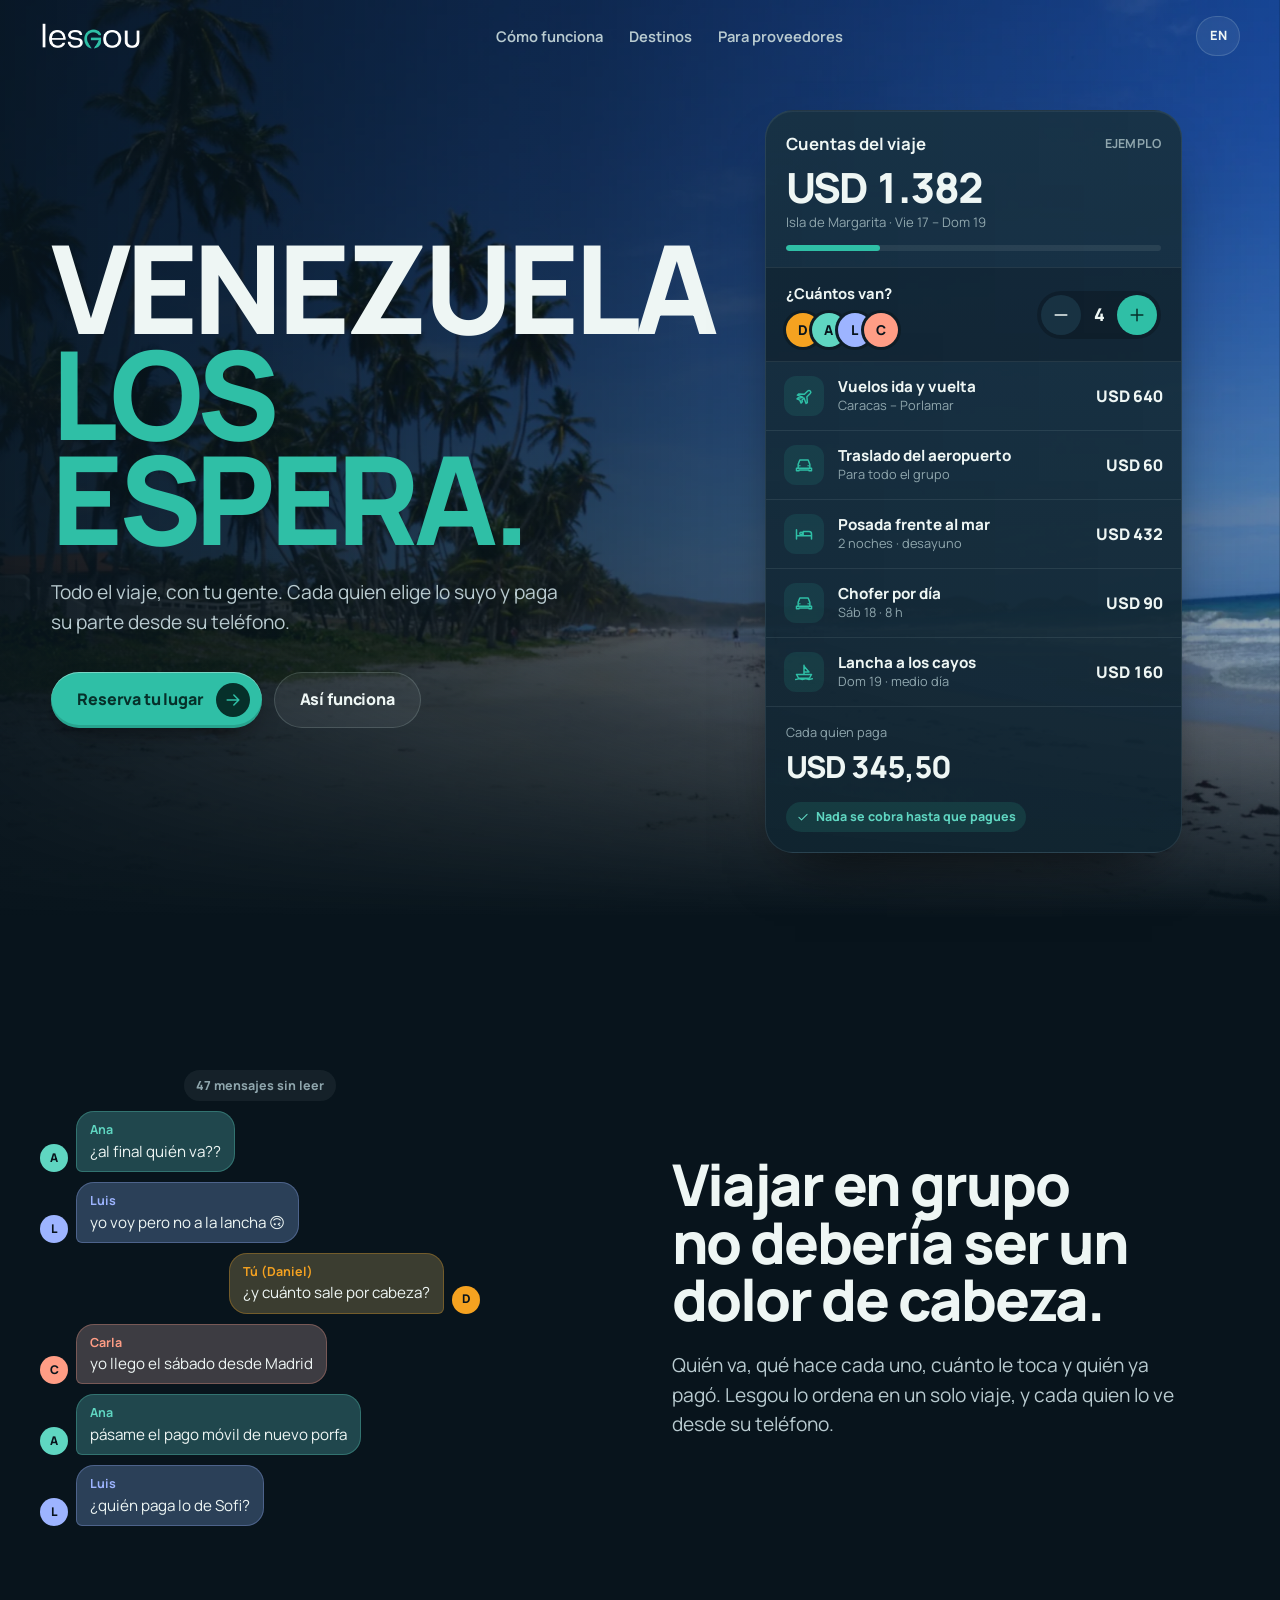
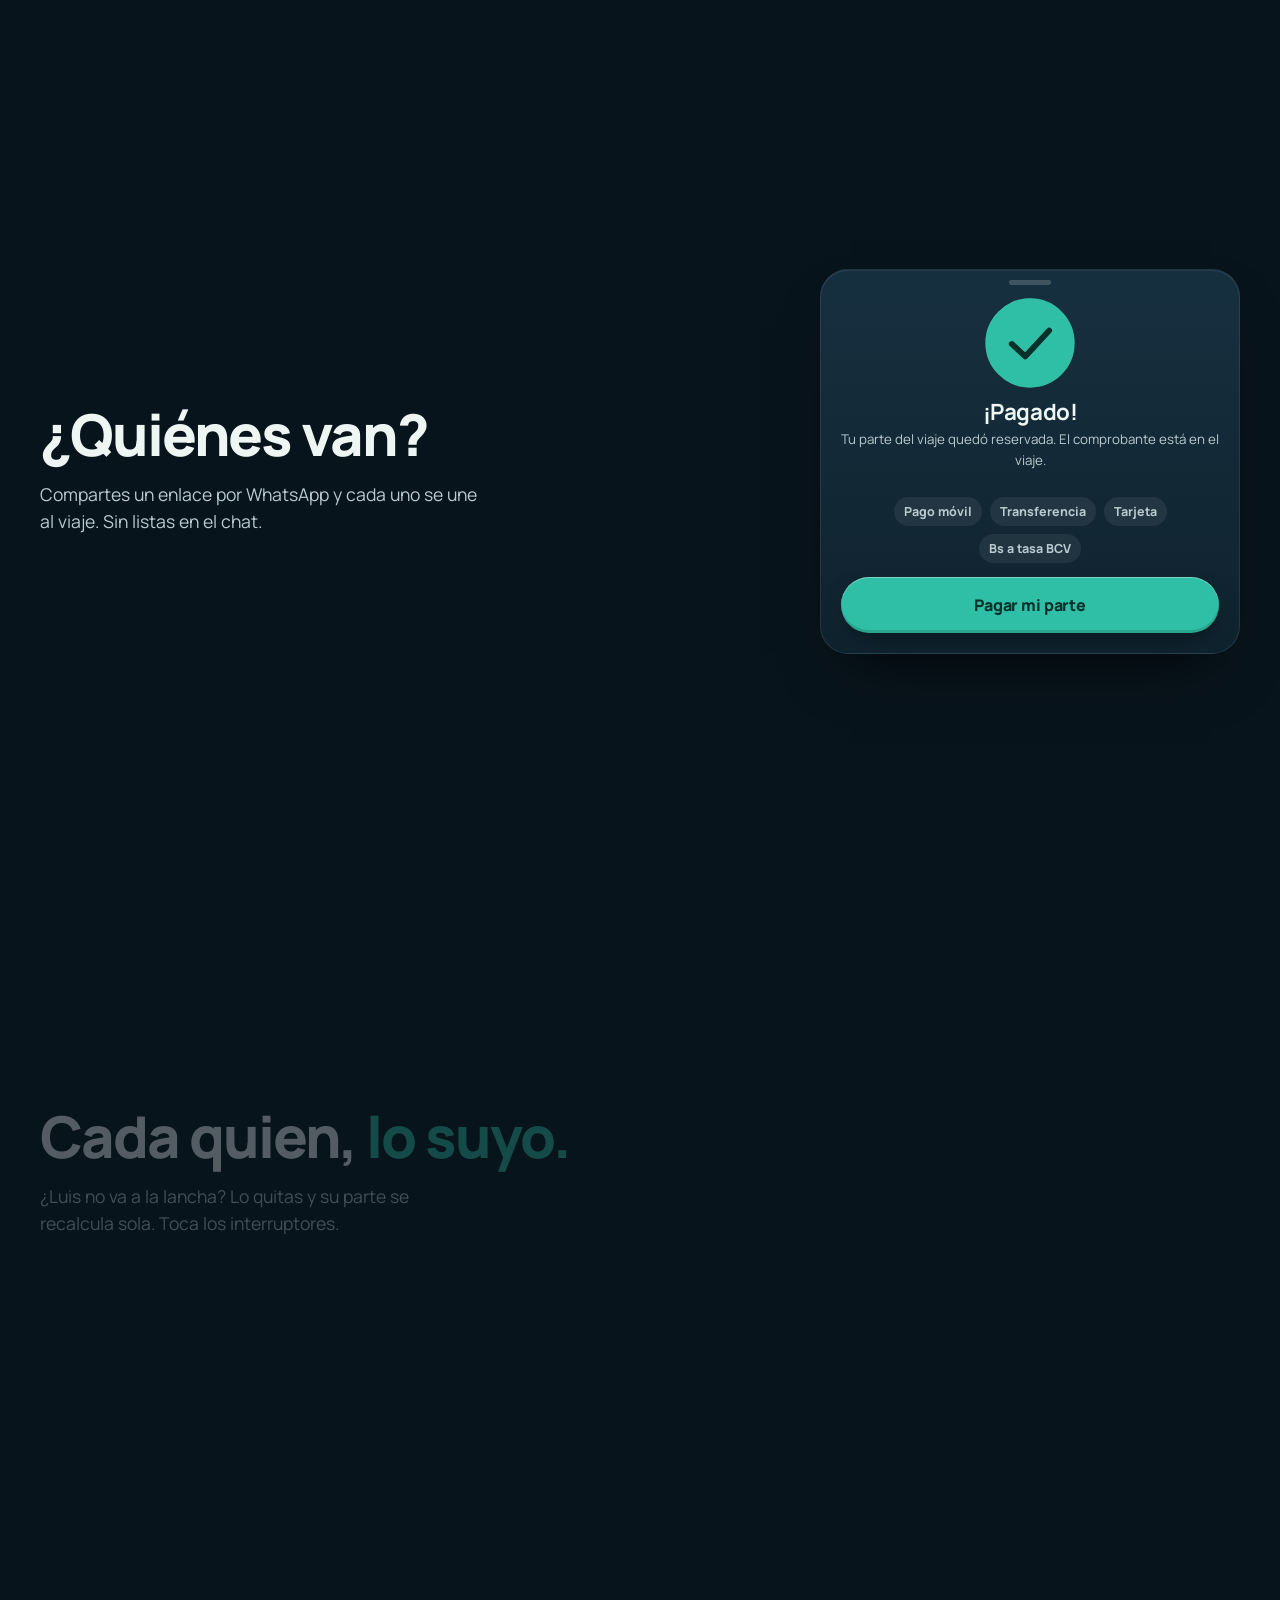
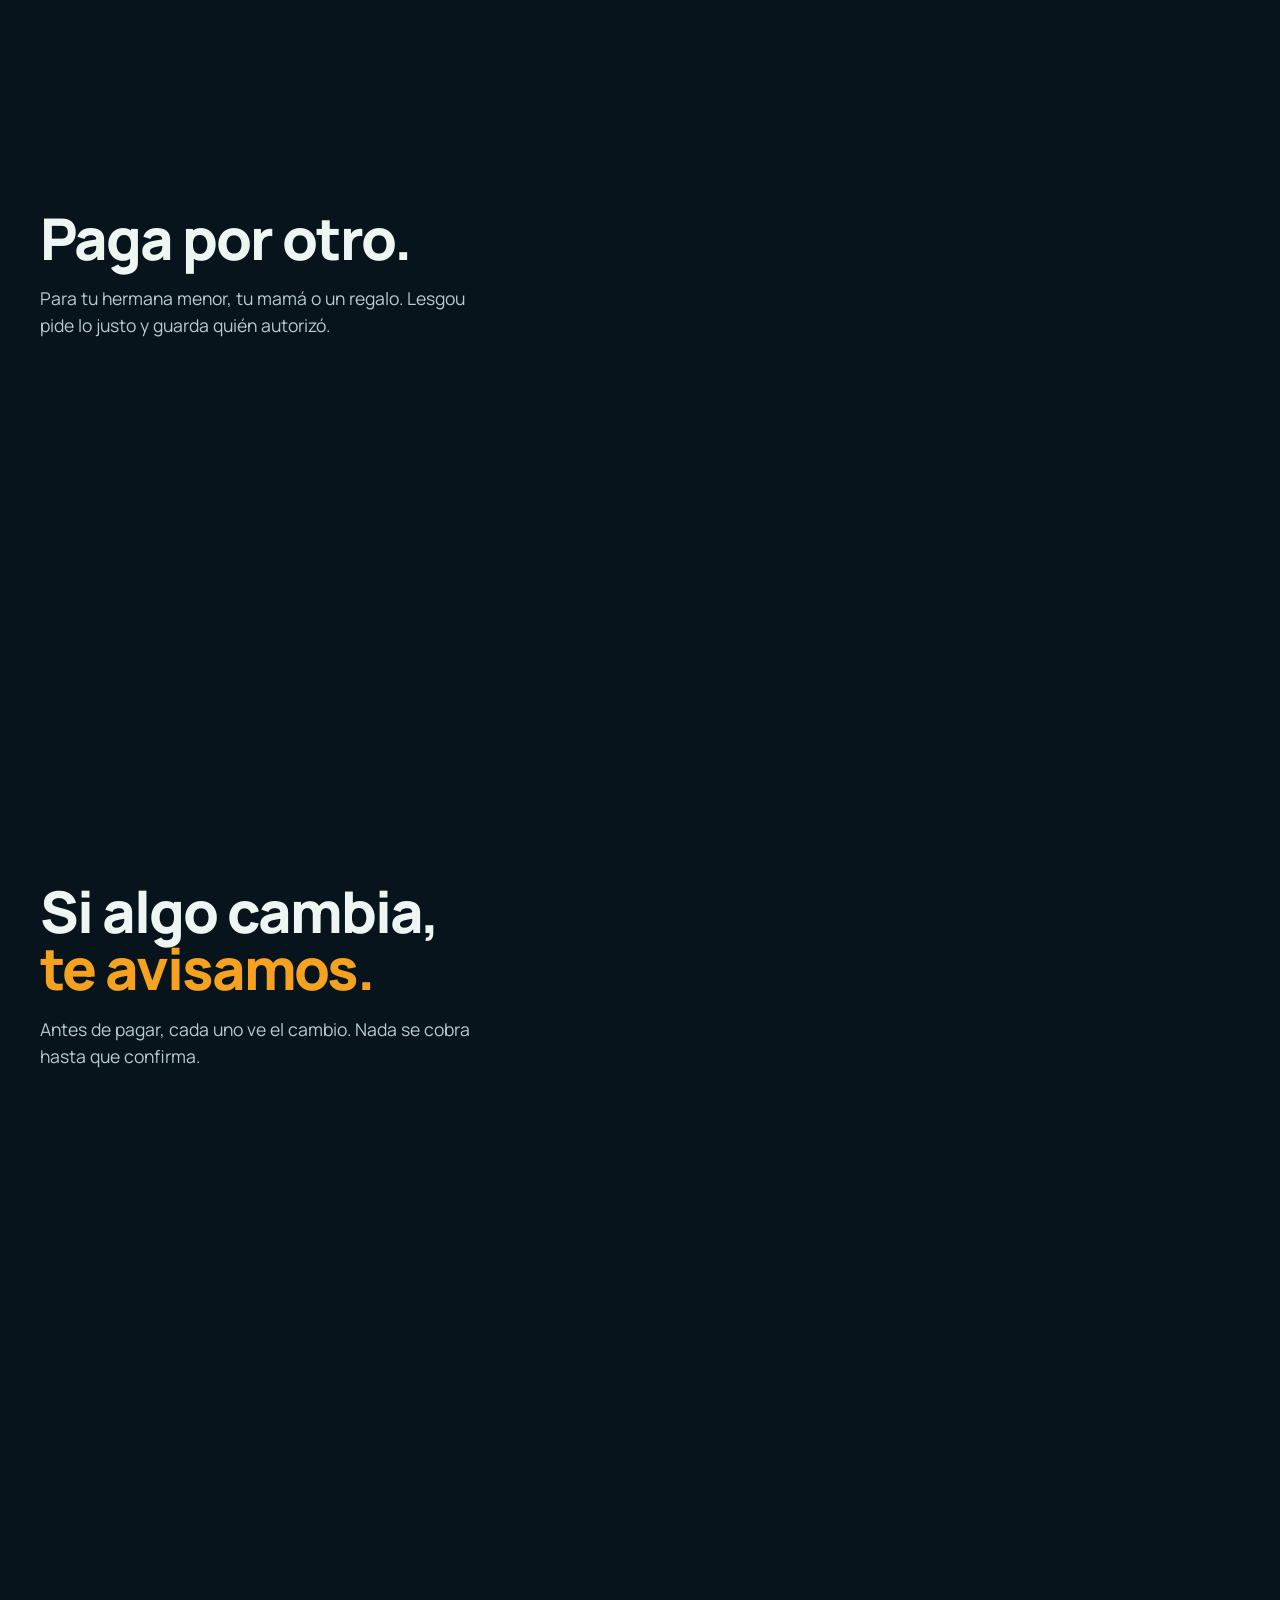
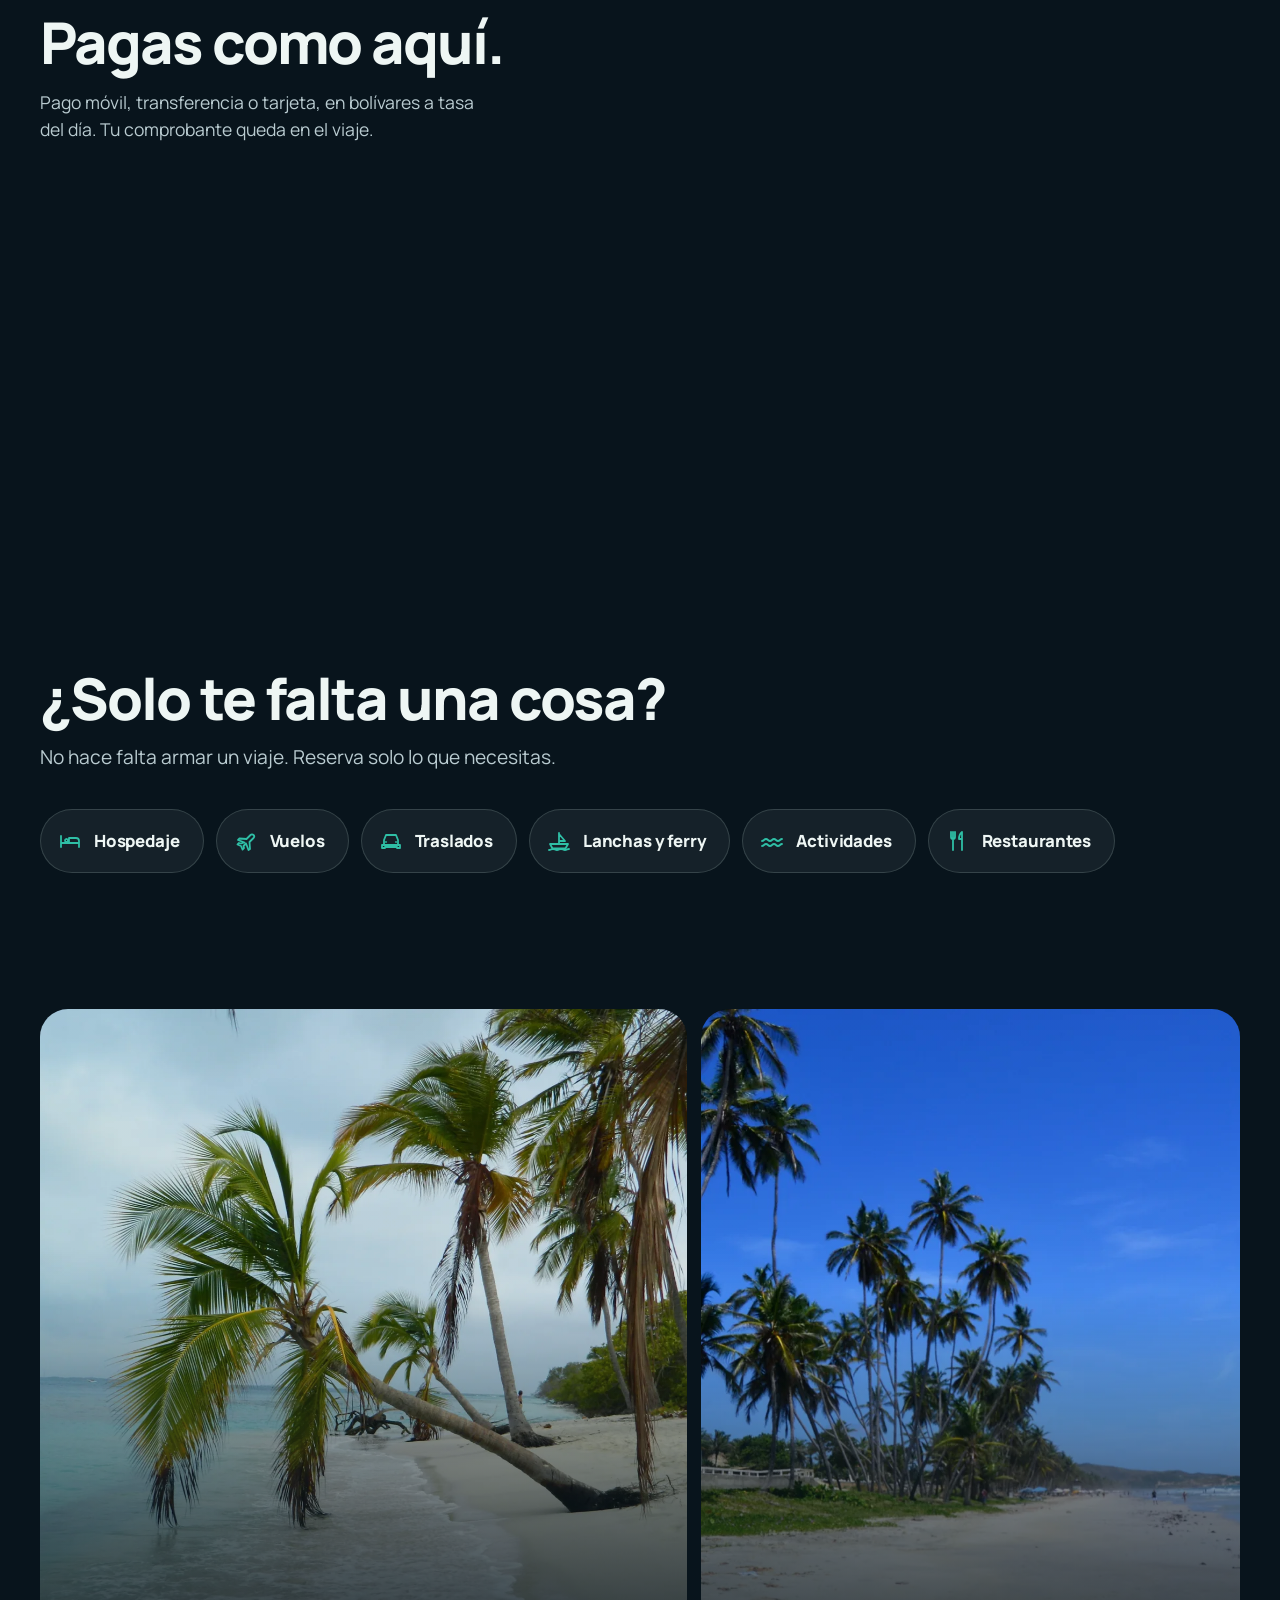
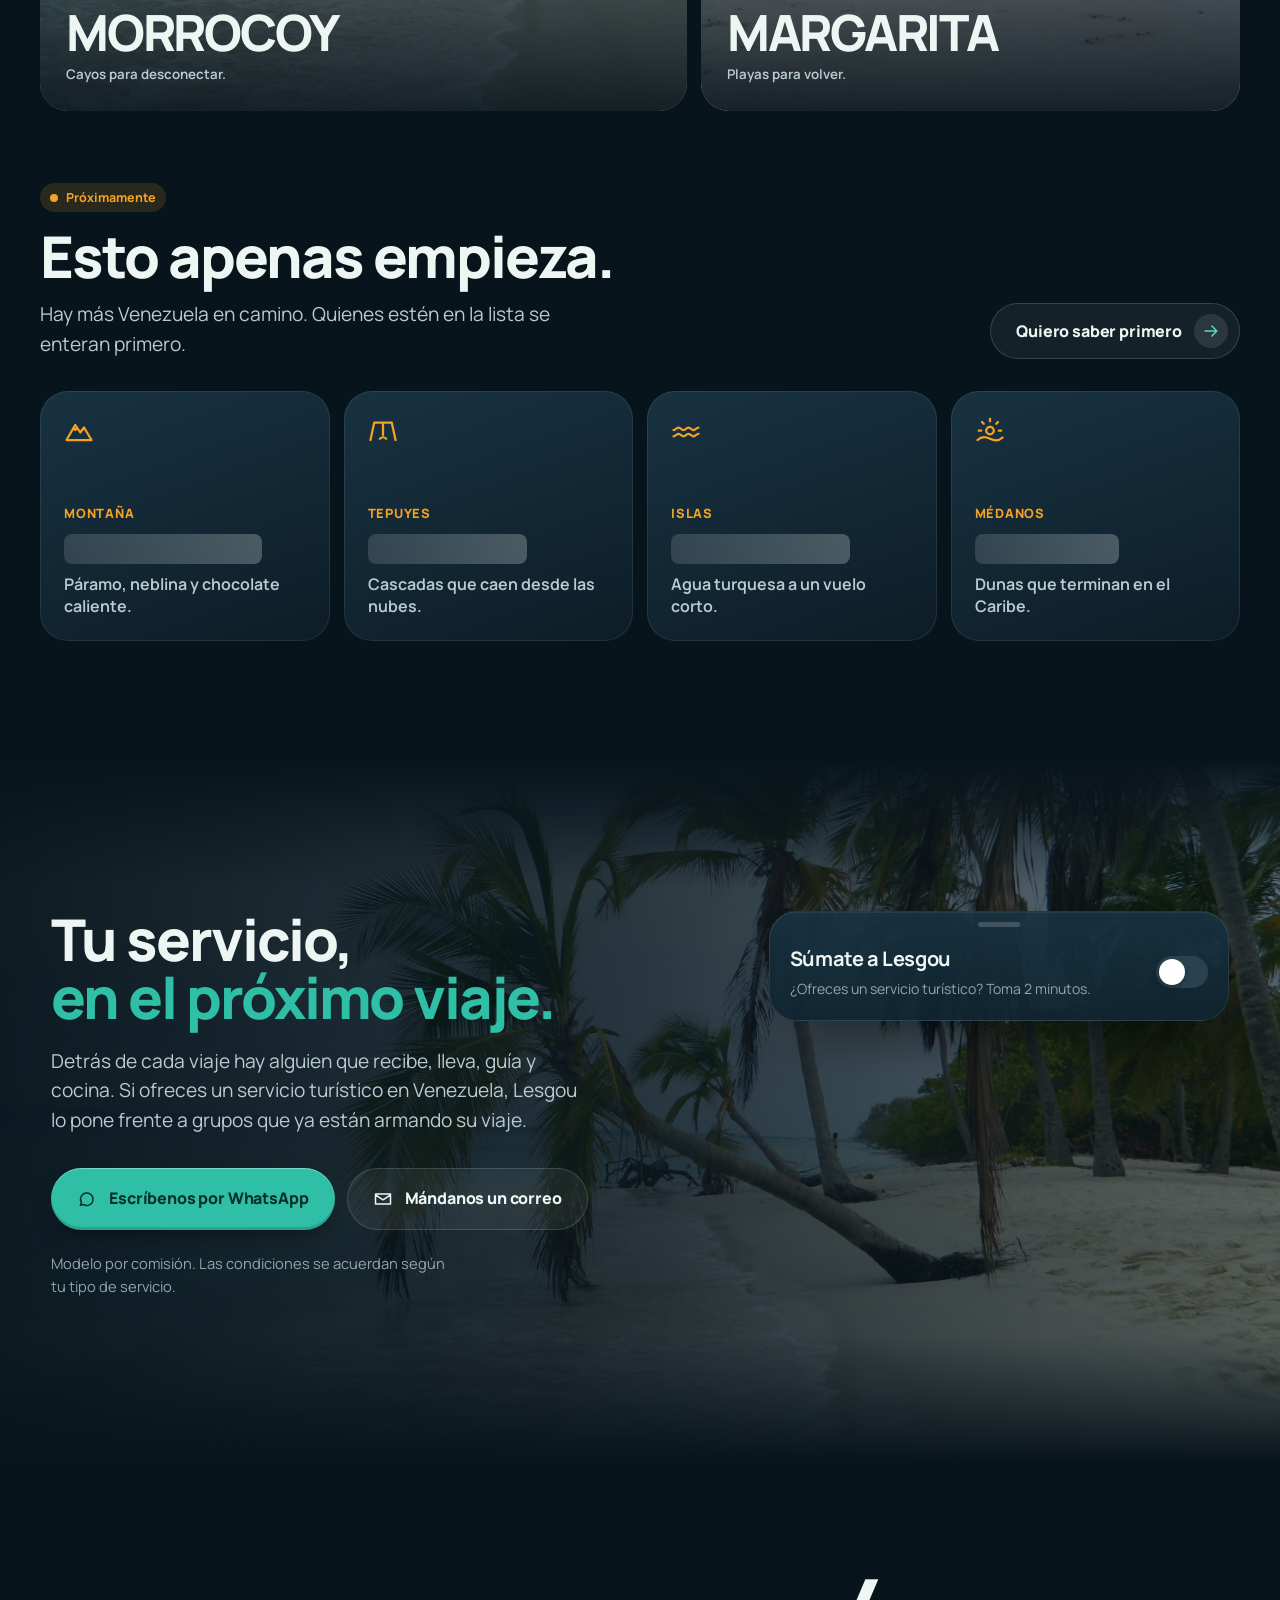
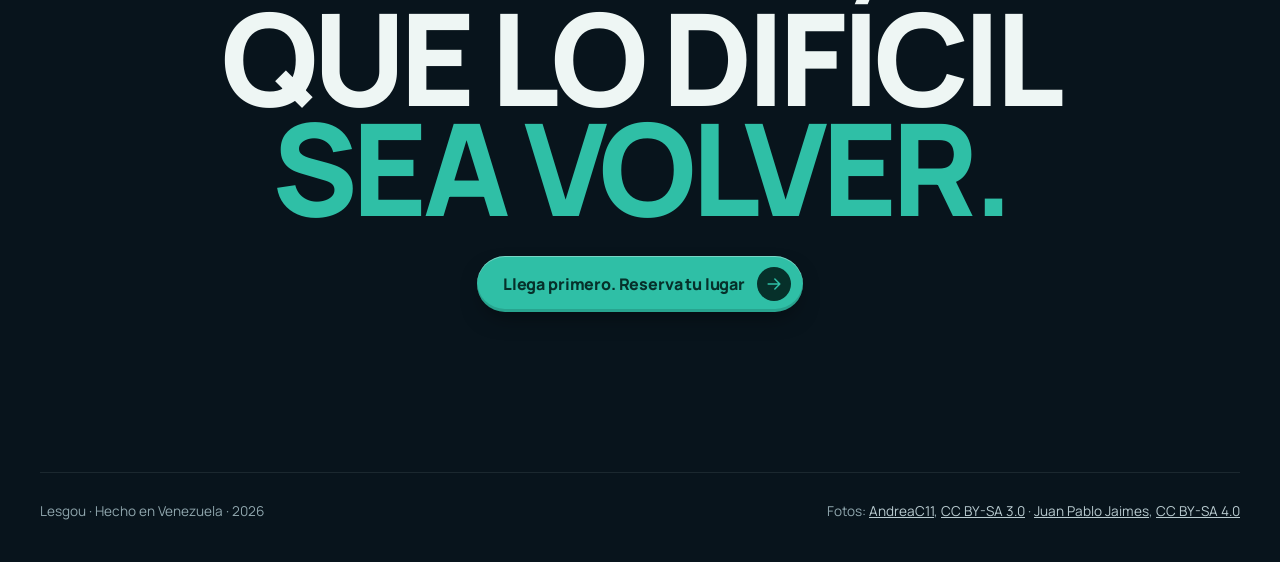
==== index.html @ 6e9f4a99 "Venezuela hero, coming-soon destinations teaser, toggle provider form, hide contact details - Hero n" ====
<!doctype html>
<html lang="es">
<head>
  <meta charset="utf-8">
  <meta name="viewport" content="width=device-width, initial-scale=1">
  <meta name="theme-color" content="#08141c">
  <title>Lesgou — Que lo difícil sea volver.</title>
  <meta name="description" content="Lesgou conecta todo tu viaje por Venezuela y está hecho para viajar en grupo: quién va, qué hace cada uno y cuánto paga, desde su teléfono. Para viajeros y prestadores de servicios turísticos.">
  <meta property="og:title" content="Lesgou — Que lo difícil sea volver.">
  <meta property="og:description" content="Todo el viaje, con tu gente. Cada quien elige lo suyo y paga su parte desde su teléfono.">
  <meta property="og:type" content="website">
  <meta property="og:locale" content="es_VE">
  <link rel="icon" type="image/svg+xml" href="data:image/svg+xml,%3Csvg xmlns='http://www.w3.org/2000/svg' viewBox='0 0 64 64'%3E%3Crect width='64' height='64' rx='16' fill='%2308141c'/%3E%3Ctext x='32' y='47' text-anchor='middle' font-family='Arial,sans-serif' font-size='44' font-weight='bold' fill='%232fbfa6'%3EG%3C/text%3E%3C/svg%3E">
  <link rel="preload" as="image" href="/assets/margarita.webp" fetchpriority="high">
  <link rel="preload" as="font" href="/assets/manrope-variable.ttf" type="font/ttf" crossorigin>
  <link rel="stylesheet" href="/styles.css">
  <script src="/config.js" defer></script>
  <script src="/script.js" defer></script>
</head>
<body>
<a class="skip-link" href="#contenido" data-en="Skip to content">Saltar al contenido</a>
<svg xmlns="http://www.w3.org/2000/svg" style="display:none" aria-hidden="true">
  <symbol id="i-mtn" viewBox="0 0 24 24"><path d="M2 20 9 8l4 6 3-4 6 10zM7.5 10.5 9 12l1.5-1.5"/></symbol>
  <symbol id="i-falls" viewBox="0 0 24 24"><path d="M2 20 5 6h14l3 14M12 6v10M9.5 19c1.5-1.6 3.5-1.6 5 0"/></symbol>
  <symbol id="i-sun" viewBox="0 0 24 24"><path d="M12 9.5a3 3 0 1 0 .01 0M12 3v2M5.6 5.6 7 7M18.4 5.6 17 7M3 12.5h2M19 12.5h2M2 20c3-3 6-3 10-1s7 2 10-1"/></symbol>
  <symbol id="i-arrow" viewBox="0 0 24 24"><path d="M5 12h14M13 6l6 6-6 6"/></symbol>
  <symbol id="i-plane" viewBox="0 0 24 24"><path d="M10.5 13.5 4 11l1.5-1.5 7 .5 4-4c.8-.8 2.2-.8 3 0s.8 2.2 0 3l-4 4 .5 7L14.5 21 12 14.5l-2.5 2.5.5 2-1.5 1.5-1.5-3.5L3.5 15.5 5 14l2 .5z"/></symbol>
  <symbol id="i-car" viewBox="0 0 24 24"><path d="M5 16V11l2-5h10l2 5v5M3 16h18v3h-3v-1H6v1H3zM7 13h.01M17 13h.01"/></symbol>
  <symbol id="i-key" viewBox="0 0 24 24"><path d="M14.5 9.5a4 4 0 1 0-.01 0M11.6 12.4 4 20M6.5 17.5 9 20M8.5 15.5 11 18"/></symbol>
  <symbol id="i-bed" viewBox="0 0 24 24"><path d="M3 18V7M3 14h18v4M21 14v-2a3 3 0 0 0-3-3h-7v5M7 11.5a1.5 1.5 0 1 0 0-.01"/></symbol>
  <symbol id="i-home" viewBox="0 0 24 24"><path d="M4 11 12 4l8 7M6 9.5V20h12V9.5M10 20v-5h4v5"/></symbol>
  <symbol id="i-tent" viewBox="0 0 24 24"><path d="M3 20 12 5l9 15zM12 5v15M9 20l3-6 3 6"/></symbol>
  <symbol id="i-boat" viewBox="0 0 24 24"><path d="M3 15h18l-2.5 4.5h-13zM12 4v11M12 5l6 7h-6"/><path d="M2 21c2 0 2-1 4-1s2 1 4 1 2-1 4-1 2 1 4 1 2-1 4-1"/></symbol>
  <symbol id="i-food" viewBox="0 0 24 24"><path d="M7 3v8M5 3v5a2 2 0 0 0 4 0V3M7 11v10M16 21V3c-2 1.5-3 4-3 7h3"/></symbol>
  <symbol id="i-users" viewBox="0 0 24 24"><path d="M9 11a3.5 3.5 0 1 0 0-7 3.5 3.5 0 0 0 0 7ZM2.5 20c.5-3.5 3.2-5.5 6.5-5.5s6 2 6.5 5.5M16 4.5a3.5 3.5 0 0 1 0 6.5M18 14.8c2 .7 3.3 2.5 3.5 5.2"/></symbol>
  <symbol id="i-user" viewBox="0 0 24 24"><path d="M12 11a4 4 0 1 0 0-8 4 4 0 0 0 0 8ZM4 21c.6-4 3.8-6.5 8-6.5s7.4 2.5 8 6.5"/></symbol>
  <symbol id="i-check" viewBox="0 0 24 24"><path d="m5 12.5 4.5 4.5L19 7.5"/></symbol>
  <symbol id="i-bell" viewBox="0 0 24 24"><path d="M6 16V11a6 6 0 1 1 12 0v5l1.5 2h-15zM10 21h4"/></symbol>
  <symbol id="i-chat" viewBox="0 0 24 24"><path d="M4 19.5 5.3 16A7.5 7.5 0 1 1 8 18.7z"/></symbol>
  <symbol id="i-link" viewBox="0 0 24 24"><path d="M10 14a4 4 0 0 0 5.7 0l3-3a4 4 0 0 0-5.7-5.7l-1 1M14 10a4 4 0 0 0-5.7 0l-3 3a4 4 0 0 0 5.7 5.7l1-1"/></symbol>
  <symbol id="i-wave" viewBox="0 0 24 24"><path d="M2 12c2 0 2-2 4-2s2 2 4 2 2-2 4-2 2 2 4 2 2-2 4-2M2 17c2 0 2-2 4-2s2 2 4 2 2-2 4-2 2 2 4 2 2-2 4-2"/></symbol>
  <symbol id="i-mail" viewBox="0 0 24 24"><path d="M3 6h18v12H3zM3 7l9 6 9-6"/></symbol>
  <symbol id="i-pin" viewBox="0 0 24 24"><path d="M20 10c0 6-8 12-8 12S4 16 4 10a8 8 0 1 1 16 0Z"/><circle cx="12" cy="10" r="2.5"/></symbol>
  <symbol id="i-phone" viewBox="0 0 24 24"><path d="M7 3h10v18H7zM11 18h2"/></symbol>
  <symbol id="i-at" viewBox="0 0 24 24"><circle cx="12" cy="12" r="4"/><path d="M16 8v5a2.5 2.5 0 0 0 5 0v-1a9 9 0 1 0-3.5 7.1"/></symbol>
  <symbol id="i-note" viewBox="0 0 24 24"><path d="M5 4h14v16H5zM9 9h6M9 13h6M9 17h3"/></symbol>
  <symbol id="i-plus" viewBox="0 0 24 24"><path d="M12 5v14M5 12h14"/></symbol>
  <symbol id="i-minus" viewBox="0 0 24 24"><path d="M5 12h14"/></symbol>
  <symbol id="i-down" viewBox="0 0 24 24"><path d="m6 9 6 6 6-6"/></symbol>
</svg>

<header class="bar">
  <a class="wordmark" href="#contenido" aria-label="Lesgou, inicio" data-en-aria="Lesgou, home"><img src="/assets/lesgou-logo.png" alt="Lesgou" width="102" height="30"></a>
  <nav class="nav" aria-label="Navegación principal" data-en-aria="Main navigation">
    <a href="#como" data-en="How it works">Cómo funciona</a>
    <a href="#destinos" data-en="Destinations">Destinos</a>
    <a href="#proveedores" data-en="For providers">Para proveedores</a>
  </nav>
  <button class="lang language-toggle" type="button" aria-pressed="false">EN</button>
</header>

<main id="contenido">
<section class="hero" aria-labelledby="hero-title">
  <div class="hero-bg"><img src="/assets/margarita.webp" alt="Playa El Agua, isla de Margarita." data-en-alt="Playa El Agua, Margarita Island." width="1600" height="1067" fetchpriority="high"></div>
  <div>
    <h1 class="mega" id="hero-title" data-en="<span>Venezuela</span><span class='teal'>is waiting.</span>"><span>Venezuela</span><span class="teal">los espera.</span></h1>
    <p class="lede" data-en="The whole trip, with your people. Everyone picks what they want and pays their share from their own phone.">Todo el viaje, con tu gente. Cada quien elige lo suyo y paga su parte desde su teléfono.</p>
    <div class="cta-row">
      <a class="fx fx-teal" data-waitlist="web-inicio" href="/lista-de-espera/?origen=web-inicio"><span data-en="Reserve your spot">Reserva tu lugar</span> <span class="knob"><svg class="icon"><use href="#i-arrow"/></svg></span></a>
      <a class="fx fx-ghost" href="#como" data-en="How it works">Así funciona</a>
    </div>
  </div>

  <aside class="bill sheet rv" aria-label="Ejemplo de cuentas del viaje" data-en-aria="Example trip bill">
    <div class="bill-head"><b data-en="Trip bill">Cuentas del viaje</b><span class="example" data-en="EXAMPLE">EJEMPLO</span></div>
    <div class="bill-total">
      <div class="big tabnum">USD <span id="tot">0</span></div>
      <small data-en="Margarita Island · Fri 17 – Sun 19">Isla de Margarita · Vie 17 – Dom 19</small>
      <div class="bar-prog"><i id="prog"></i></div>
    </div>
    <div class="bill-people">
      <div><div class="q" data-en="How many are going?">¿Cuántos van?</div><div class="avas" id="avas" style="margin-top:8px"></div></div>
      <div class="step"><button type="button" id="minus" aria-label="Una persona menos" data-en-aria="One person less"><svg class="icon"><use href="#i-minus"/></svg></button><output id="n" aria-live="polite">4</output><button type="button" class="plus" id="plus" aria-label="Una persona más" data-en-aria="One more person"><svg class="icon"><use href="#i-plus"/></svg></button></div>
    </div>
    <div id="items">
      <div class="row"><span class="ico"><svg class="icon"><use href="#i-plane"/></svg></span><div class="t"><b data-en="Round-trip flights">Vuelos ida y vuelta</b><small>Caracas – Porlamar</small></div><span class="amt tabnum" data-i="0"></span></div>
      <div class="row"><span class="ico"><svg class="icon"><use href="#i-car"/></svg></span><div class="t"><b data-en="Airport transfer">Traslado del aeropuerto</b><small data-en="For the whole group">Para todo el grupo</small></div><span class="amt tabnum" data-i="1"></span></div>
      <div class="row"><span class="ico"><svg class="icon"><use href="#i-bed"/></svg></span><div class="t"><b data-en="Beachfront posada">Posada frente al mar</b><small data-en="2 nights · breakfast">2 noches · desayuno</small></div><span class="amt tabnum" data-i="2"></span></div>
      <div class="row"><span class="ico"><svg class="icon"><use href="#i-car"/></svg></span><div class="t"><b data-en="Driver for the day">Chofer por día</b><small data-en="Sat 18 · 8 h">Sáb 18 · 8 h</small></div><span class="amt tabnum" data-i="3"></span></div>
      <div class="row"><span class="ico"><svg class="icon"><use href="#i-boat"/></svg></span><div class="t"><b data-en="Boat to the cays">Lancha a los cayos</b><small data-en="Sun 19 · half day">Dom 19 · medio día</small></div><span class="amt tabnum" data-i="4"></span></div>
    </div>
    <div class="bill-foot">
      <div><small data-en="Each person pays">Cada quien paga</small><div class="pp tabnum">USD <span id="pp">0</span></div></div>
      <span class="chip ok"><svg class="icon" style="width:14px;height:14px"><use href="#i-check"/></svg><span data-en="Nothing is charged until you pay">Nada se cobra hasta que pagues</span></span>
    </div>
  </aside>
</section>

<section class="chat-sec" aria-labelledby="chat-title">
  <div class="wrap chat-grid">
    <div class="thread" id="thread" aria-label="Chat de grupo de ejemplo" data-en-aria="Example group chat">
      <span class="unread" data-en="47 unread messages">47 mensajes sin leer</span>
      <div class="msg" data-p="b"><span class="ava b" aria-hidden="true">A</span><div class="txt"><b>Ana</b><span data-en="so who's actually going??">¿al final quién va??</span></div></div>
      <div class="msg" data-p="c"><span class="ava c" aria-hidden="true">L</span><div class="txt"><b>Luis</b><span data-en="I'm in but not for the boat 🙃">yo voy pero no a la lancha 🙃</span></div></div>
      <div class="msg me" data-p="a"><span class="ava a" aria-hidden="true">D</span><div class="txt"><b data-en="You (Daniel)">Tú (Daniel)</b><span data-en="and how much is it per head?">¿y cuánto sale por cabeza?</span></div></div>
      <div class="msg" data-p="d"><span class="ava d" aria-hidden="true">C</span><div class="txt"><b>Carla</b><span data-en="I land on Saturday from Madrid">yo llego el sábado desde Madrid</span></div></div>
      <div class="msg" data-p="b"><span class="ava b" aria-hidden="true">A</span><div class="txt"><b>Ana</b><span data-en="send me the pago móvil again pls">pásame el pago móvil de nuevo porfa</span></div></div>
      <div class="msg" data-p="c"><span class="ava c" aria-hidden="true">L</span><div class="txt"><b>Luis</b><span data-en="who's paying for Sofi?">¿quién paga lo de Sofi?</span></div></div>
    </div>
    <div class="chat-copy rv">
      <h2 class="h-l" id="chat-title" data-en="Group travel shouldn't be a headache.">Viajar en grupo no debería ser un dolor de cabeza.</h2>
      <p class="lede" data-en="Who's going, what each person does, how much they owe and who already paid. Lesgou puts it all in one trip, and everyone sees it from their own phone.">Quién va, qué hace cada uno, cuánto le toca y quién ya pagó. Lesgou lo ordena en un solo viaje, y cada quien lo ve desde su teléfono.</p>
    </div>
  </div>
</section>

<section class="how" id="como" aria-label="Cómo funciona" data-en-aria="How it works">
  <div class="wrap how-grid">
    <div class="steps-col">
      <article class="stp" data-s="0"><h2 class="h-l" data-en="Who's going?">¿Quiénes van?</h2><p data-en="Share a link on WhatsApp and everyone joins the trip. No more lists in the chat.">Compartes un enlace por WhatsApp y cada uno se une al viaje. Sin listas en el chat.</p></article>
      <article class="stp" data-s="1"><h2 class="h-l" data-en="To each <span class='teal'>their own.</span>">Cada quien, <span class="teal">lo suyo.</span></h2><p data-en="Luis isn't going on the boat? Take it off and his share recalculates itself. Try the switches.">¿Luis no va a la lancha? Lo quitas y su parte se recalcula sola. Toca los interruptores.</p></article>
      <article class="stp" data-s="2"><h2 class="h-l" data-en="Pay for someone else.">Paga por otro.</h2><p data-en="For your younger sister, your mom or as a gift. Lesgou asks only what it needs and keeps track of who authorized it.">Para tu hermana menor, tu mamá o un regalo. Lesgou pide lo justo y guarda quién autorizó.</p></article>
      <article class="stp" data-s="3"><h2 class="h-l" data-en="If something changes, <span class='mango'>we'll tell you.</span>">Si algo cambia, <span class="mango">te avisamos.</span></h2><p data-en="Before paying, everyone sees the change. Nothing is charged until they confirm.">Antes de pagar, cada uno ve el cambio. Nada se cobra hasta que confirma.</p></article>
      <article class="stp" data-s="4"><h2 class="h-l" data-en="Pay the way you do here.">Pagas como aquí.</h2><p data-en="Pago móvil, bank transfer or card, in bolívares at the day's rate. Your receipt stays in the trip.">Pago móvil, transferencia o tarjeta, en bolívares a tasa del día. Tu comprobante queda en el viaje.</p></article>
    </div>

    <div class="stage" aria-live="polite">
      <div class="screen sheet who" data-s="0">
        <div class="grab"></div>
        <div class="scr-h"><b data-en="Who's going?">¿Quiénes van?</b><small data-en="Margarita Island · Oct 17 – 19">Isla de Margarita · 17 – 19 oct</small></div>
        <div class="invite"><button class="fx fx-teal fx-sm" type="button" id="wa"><svg class="icon"><use href="#i-chat"/></svg>WhatsApp</button><button class="fx fx-ghost fx-sm" type="button"><svg class="icon"><use href="#i-link"/></svg><span data-en="Copy link">Copiar enlace</span></button></div>
        <div id="joiners">
          <div class="row"><span class="ava a">D</span><div class="t"><b>Daniel</b><small data-en="Organizer">Organiza</small></div><span class="chip muted" data-en="You">Tú</span></div>
          <div class="row"><span class="ava b">A</span><div class="t"><b>Ana</b><small data-en="Joined with the link">Se unió por el enlace</small></div><span class="chip ok" data-en="Joined">Unida</span></div>
          <div class="row"><span class="ava c">L</span><div class="t"><b>Luis</b><small data-en="Joined with the link">Se unió por el enlace</small></div><span class="chip ok" data-en="Joined">Unido</span></div>
          <div class="row"><span class="ava d">C</span><div class="t"><b>Carla</b><small data-en="Invite sent">Invitación enviada</small></div><span class="chip" data-en="Pending">Pendiente</span></div>
        </div>
      </div>

      <div class="screen sheet" data-s="1">
        <div class="grab"></div>
        <div class="scr-h"><b data-en="What is Luis joining?">¿En qué participa Luis?</b><small data-en="What he skips is split among the others">Lo que no use se reparte entre los demás</small></div>
        <div class="split-top"><span class="ava c">L</span><b data-en="Luis pays">Luis paga</b><span class="amt tabnum">USD <span id="luis">0</span></span></div>
        <div id="luisItems">
          <div class="row"><div class="t"><b data-en="Round-trip flights">Vuelos ida y vuelta</b><small>USD 160</small></div><button class="sw" role="switch" aria-checked="true" data-v="160" aria-label="Vuelos ida y vuelta" data-en-aria="Round-trip flights"></button></div>
          <div class="row"><div class="t"><b data-en="Airport transfer">Traslado del aeropuerto</b><small>USD 15</small></div><button class="sw" role="switch" aria-checked="true" data-v="15" aria-label="Traslado del aeropuerto" data-en-aria="Airport transfer"></button></div>
          <div class="row"><div class="t"><b data-en="Posada · night of the 17th">Posada · noche del 17</b><small>USD 54</small></div><button class="sw" role="switch" aria-checked="true" data-v="54" aria-label="Posada, noche del 17" data-en-aria="Posada, night of the 17th"></button></div>
          <div class="row"><div class="t"><b data-en="Posada · night of the 18th">Posada · noche del 18</b><small>USD 54</small></div><button class="sw" role="switch" aria-checked="true" data-v="54" aria-label="Posada, noche del 18" data-en-aria="Posada, night of the 18th"></button></div>
          <div class="row"><div class="t"><b data-en="Boat to the cays">Lancha a los cayos</b><small>USD 40</small></div><button class="sw" role="switch" aria-checked="false" data-v="40" aria-label="Lancha a los cayos" data-en-aria="Boat to the cays"></button></div>
          <div class="row"><div class="t"><b data-en="Driver for the day">Chofer por día</b><small>USD 22.50</small></div><button class="sw" role="switch" aria-checked="true" data-v="22.5" aria-label="Chofer por día" data-en-aria="Driver for the day"></button></div>
        </div>
      </div>

      <div class="screen sheet" data-s="2">
        <div class="grab"></div>
        <div class="scr-h"><b data-en="Who is it for?">¿Para quién es?</b><small data-en="Caracas – Porlamar flights · round trip">Vuelos Caracas – Porlamar · ida y vuelta</small></div>
        <div class="forwho">
          <div class="seg" id="forSeg"><span class="pill"></span><button type="button" data-v="me" aria-pressed="false" data-en="For me">Para mí</button><button type="button" data-v="other" aria-pressed="true" data-en="For someone else">Para otra persona</button></div>
          <div class="person" id="sofi"><span class="ava e">S</span><div class="t" style="flex:1"><b>Sofía</b><small style="display:block;color:var(--muted)" data-en="16 years old · gets it on WhatsApp">16 años · le llega por WhatsApp</small></div><button class="fx fx-ghost fx-sm" type="button" data-en="Change">Cambiar</button></div>
          <div class="note-minor" id="sofiNote" data-en="Sofía is a minor. Who is she travelling with? With her parents · With another adult">Sofía es menor de edad. ¿Con quién viaja? Con sus padres · Con otro adulto</div>
        </div>
      </div>

      <div class="screen sheet" data-s="3">
        <div class="grab"></div>
        <div class="notif"><span class="ico"><svg class="icon"><use href="#i-bell"/></svg></span><div><b data-en="The ferry departure changed">Cambió la salida del ferry</b><small data-en="It leaves 30 minutes earlier. Nobody has paid yet, so nobody loses anything.">Sale 30 min antes. Nadie ha pagado todavía, así que nadie pierde nada.</small></div></div>
        <div class="row"><span class="ico"><svg class="icon"><use href="#i-boat"/></svg></span><div class="t"><b>Ferry Puerto La Cruz – Margarita</b><small><s>10:30 a. m.</s> → 10:00 a. m.</small></div><span class="chip" data-en="Review">Revisar</span></div>
        <div class="row"><span class="ico"><svg class="icon"><use href="#i-users"/></svg></span><div class="t"><b data-en="4 of 4 have seen it">4 de 4 ya lo vieron</b><small data-en="Ana confirmed 2 min ago">Ana confirmó hace 2 min</small></div><div class="avas"><span class="ava a">D</span><span class="ava b">A</span><span class="ava c">L</span><span class="ava d">C</span></div></div>
      </div>

      <div class="screen sheet" data-s="4" id="payScr">
        <div class="grab"></div>
        <svg class="ring" viewBox="0 0 100 100" aria-hidden="true"><circle class="t" cx="50" cy="50" r="44"/><circle class="d" cx="50" cy="50" r="44"/><circle class="a" cx="50" cy="50" r="44"/><path class="k" d="M31 51 L45 64 L70 37"/></svg>
        <div class="pay-done"><b data-en="Paid!">¡Pagado!</b><small style="display:block;color:var(--soft)" data-en="Your share of the trip is booked. The receipt is in the trip.">Tu parte del viaje quedó reservada. El comprobante está en el viaje.</small></div>
        <div class="methods"><span class="chip muted">Pago móvil</span><span class="chip muted" data-en="Bank transfer">Transferencia</span><span class="chip muted" data-en="Card">Tarjeta</span><span class="chip muted" data-en="Bs at BCV rate">Bs a tasa BCV</span></div>
        <div style="padding:0 20px 20px"><button class="fx fx-teal" type="button" id="payAgain" style="width:100%" data-en="Pay my share">Pagar mi parte</button></div>
      </div>
    </div>
  </div>
</section>

<section class="single" aria-labelledby="single-title">
  <div class="wrap">
    <h2 class="h-l rv" id="single-title" data-en="Only missing one thing?">¿Solo te falta una cosa?</h2>
    <p class="lede rv" style="margin-top:16px" data-en="No need to build a whole trip. Book just what you need.">No hace falta armar un viaje. Reserva solo lo que necesitas.</p>
    <ul class="single-row rv" role="list" style="list-style:none;padding:0">
      <li class="fx fx-ghost"><svg class="icon"><use href="#i-bed"/></svg><span data-en="Lodging">Hospedaje</span></li>
      <li class="fx fx-ghost"><svg class="icon"><use href="#i-plane"/></svg><span data-en="Flights">Vuelos</span></li>
      <li class="fx fx-ghost"><svg class="icon"><use href="#i-car"/></svg><span data-en="Transfers">Traslados</span></li>
      <li class="fx fx-ghost"><svg class="icon"><use href="#i-boat"/></svg><span data-en="Boats and ferries">Lanchas y ferry</span></li>
      <li class="fx fx-ghost"><svg class="icon"><use href="#i-wave"/></svg><span data-en="Activities">Actividades</span></li>
      <li class="fx fx-ghost"><svg class="icon"><use href="#i-food"/></svg><span data-en="Restaurants">Restaurantes</span></li>
    </ul>
  </div>
</section>

<section class="wrap dest" id="destinos" aria-label="Destinos" data-en-aria="Destinations">
  <div class="place rv"><img src="/assets/morrocoy.webp" alt="Cayo Sombrero, Morrocoy." loading="lazy" width="1920" height="1306"><div><h3 class="mega">Morrocoy</h3><small data-en="Cays to switch off.">Cayos para desconectar.</small></div></div>
  <div class="place rv"><img src="/assets/margarita.webp" alt="Playa El Agua, Margarita." loading="lazy" width="1600" height="1067" style="object-position:30% 50%"><div><h3 class="mega">Margarita</h3><small data-en="Beaches to come back to.">Playas para volver.</small></div></div>
</section>

<section class="wrap soon" aria-labelledby="soon-title">
  <div class="soon-head rv">
    <div>
      <span class="chip soon-chip"><i class="pulse" aria-hidden="true"></i><span data-en="Coming soon">Próximamente</span></span>
      <h2 class="h-l" id="soon-title" data-en="This is only the beginning.">Esto apenas empieza.</h2>
      <p class="lede" data-en="More of Venezuela is on its way. Those on the list hear about it first.">Hay más Venezuela en camino. Quienes estén en la lista se enteran primero.</p>
    </div>
    <a class="fx fx-ghost" data-waitlist="web-destinos" href="/lista-de-espera/?origen=web-destinos"><span data-en="Tell me first">Quiero saber primero</span> <span class="knob"><svg class="icon"><use href="#i-arrow"/></svg></span></a>
  </div>
  <ul class="soon-grid rv" role="list">
    <li class="sealed"><svg class="icon"><use href="#i-mtn"/></svg><small data-en="Mountains">Montaña</small><span class="redact" aria-hidden="true"></span><span class="sr-only" data-en="Destination to be announced">Destino por anunciar</span><p data-en="Páramo, mist and hot chocolate.">Páramo, neblina y chocolate caliente.</p></li>
    <li class="sealed"><svg class="icon"><use href="#i-falls"/></svg><small data-en="Tepuis">Tepuyes</small><span class="redact" aria-hidden="true"></span><span class="sr-only" data-en="Destination to be announced">Destino por anunciar</span><p data-en="Waterfalls that drop from the clouds.">Cascadas que caen desde las nubes.</p></li>
    <li class="sealed"><svg class="icon"><use href="#i-wave"/></svg><small data-en="Islands">Islas</small><span class="redact" aria-hidden="true"></span><span class="sr-only" data-en="Destination to be announced">Destino por anunciar</span><p data-en="Turquoise water, one short flight away.">Agua turquesa a un vuelo corto.</p></li>
    <li class="sealed"><svg class="icon"><use href="#i-sun"/></svg><small data-en="Dunes">Médanos</small><span class="redact" aria-hidden="true"></span><span class="sr-only" data-en="Destination to be announced">Destino por anunciar</span><p data-en="Sand dunes that end at the Caribbean.">Dunas que terminan en el Caribe.</p></li>
  </ul>
</section>

<section class="prov" id="proveedores" aria-labelledby="prov-title">
  <div class="prov-bg"><img src="/assets/morrocoy.webp" alt="" loading="lazy" width="1920" height="1306"></div>
  <div class="prov-grid">
    <div class="rv">
      <h2 class="h-l" id="prov-title" data-en="Your service,<br><span>on the next trip.</span>">Tu servicio,<br><span>en el próximo viaje.</span></h2>
      <p class="lede" data-en="Behind every trip there's someone who hosts, drives, guides and cooks. If you offer a tourism service in Venezuela, Lesgou puts it in front of groups that are already planning their trip.">Detrás de cada viaje hay alguien que recibe, lleva, guía y cocina. Si ofreces un servicio turístico en Venezuela, Lesgou lo pone frente a grupos que ya están armando su viaje.</p>
      <div class="prov-contact">
        <a class="fx fx-teal" href="https://wa.me/584244500211" target="_blank" rel="noopener"><svg class="icon"><use href="#i-chat"/></svg><span data-en="Message us on WhatsApp">Escríbenos por WhatsApp</span></a>
        <a class="fx fx-ghost" href="mailto:diegosilva06092001@gmail.com"><svg class="icon"><use href="#i-mail"/></svg><span data-en="Send us an email">Mándanos un correo</span></a>
      </div>
      <p class="commission" data-en="Commission-based model. Terms are agreed according to your type of service.">Modelo por comisión. Las condiciones se acuerdan según tu tipo de servicio.</p>
    </div>

    <form class="pform sheet rv" id="pform" novalidate aria-labelledby="pf-title">
      <div class="grab"></div>
      <button type="button" class="pf-head" id="ptoggle" aria-expanded="false" aria-controls="pcol"><span class="pf-ht"><b id="pf-title" data-en="Join Lesgou">Súmate a Lesgou</b><small data-en="Do you offer a tourism service? It takes 2 minutes.">¿Ofreces un servicio turístico? Toma 2 minutos.</small></span><span class="sw" aria-hidden="true"></span></button>

      <div class="pcol" id="pcol"><div id="pinner"><div class="pfields">
      <p class="pf-sub" id="pf-sub" data-en="What do you offer? Pick all that apply.">¿Qué ofreces? Elige todo lo que aplique.</p>
      <div class="tiles" role="group" aria-labelledby="pf-sub">
        <label class="tile"><input type="checkbox" name="tipo" value="Hotel"><span><svg class="icon"><use href="#i-bed"/></svg>Hotel</span></label>
        <label class="tile"><input type="checkbox" name="tipo" value="Posada"><span><svg class="icon"><use href="#i-home"/></svg>Posada</span></label>
        <label class="tile"><input type="checkbox" name="tipo" value="Apartamento o casa"><span><svg class="icon"><use href="#i-key"/></svg><span data-en="Rental">Alquiler</span></span></label>
        <label class="tile"><input type="checkbox" name="tipo" value="Actividad o tour"><span><svg class="icon"><use href="#i-wave"/></svg><span data-en="Activity">Actividad</span></span></label>
        <label class="tile"><input type="checkbox" name="tipo" value="Gastronomía"><span><svg class="icon"><use href="#i-food"/></svg><span data-en="Food">Comida</span></span></label>
        <label class="tile"><input type="checkbox" name="tipo" value="Chofer o traslados"><span><svg class="icon"><use href="#i-user"/></svg><span data-en="Driver">Chofer</span></span></label>
        <label class="tile"><input type="checkbox" name="tipo" value="Alquiler de carros"><span><svg class="icon"><use href="#i-car"/></svg><span data-en="Cars">Carros</span></span></label>
        <label class="tile"><input type="checkbox" name="tipo" value="Lancha o ferry"><span><svg class="icon"><use href="#i-boat"/></svg><span data-en="Boats">Lanchas</span></span></label>
        <label class="tile"><input type="checkbox" name="tipo" value="Vuelos"><span><svg class="icon"><use href="#i-plane"/></svg><span data-en="Flights">Vuelos</span></span></label>
        <label class="tile"><input type="checkbox" name="tipo" value="Otro"><span><svg class="icon"><use href="#i-plus"/></svg><span data-en="Other">Otro</span></span></label>
      </div>
        <div class="field-row" id="potherRow" hidden><span class="ico"><svg class="icon"><use href="#i-plus"/></svg></span><div class="fi"><label for="pOt" data-en="What else?">¿Qué otro servicio?</label><input id="pOt" placeholder="Ej: paseos en kayak" data-en-placeholder="E.g. kayak tours"></div></div>
        <div class="field-row"><span class="ico"><svg class="icon"><use href="#i-home"/></svg></span><div class="fi"><label for="pBiz" data-en="Business name">Nombre del negocio</label><input id="pBiz" autocomplete="organization" placeholder="Ej: Posada Brisa" data-en-placeholder="E.g. Posada Brisa"></div></div>
        <div class="field-row"><span class="ico"><svg class="icon"><use href="#i-user"/></svg></span><div class="fi"><label for="pName" data-en="Your name">Tu nombre</label><input id="pName" autocomplete="name"></div></div>
        <div class="field-row"><span class="ico"><svg class="icon"><use href="#i-pin"/></svg></span><div class="fi"><label for="pLoc" data-en="Where do you operate?">¿Dónde operas?</label><input id="pLoc" placeholder="Ej: Chichiriviche, Falcón" data-en-placeholder="E.g. Chichiriviche, Falcón"></div></div>
        <div class="field-row"><span class="ico"><svg class="icon"><use href="#i-mail"/></svg></span><div class="fi"><label for="pEm" data-en="Email">Correo</label><input id="pEm" type="email" autocomplete="email" placeholder="tucorreo@ejemplo.com" data-en-placeholder="you@example.com"></div></div>
        <div class="field-row"><span class="ico"><svg class="icon"><use href="#i-phone"/></svg></span><div class="fi"><label for="pPh" data-en="Phone or WhatsApp">Teléfono o WhatsApp</label><div class="phone-in"><select id="pPp" aria-label="Código de país" data-en-aria="Country code"><option>+58</option><option>+57</option><option>+1</option><option>+34</option><option>+507</option><option>+56</option><option>+54</option></select><input id="pPh" type="tel" autocomplete="tel-national" placeholder="424 000 0000"></div></div></div>
        <div class="field-row"><span class="ico"><svg class="icon"><use href="#i-at"/></svg></span><div class="fi"><label for="pWeb" data-en="Instagram or website (optional)">Instagram o web (opcional)</label><input id="pWeb" placeholder="@tunegocio" data-en-placeholder="@yourbusiness"></div></div>
        <div class="field-row"><span class="ico"><svg class="icon"><use href="#i-note"/></svg></span><div class="fi"><label for="pMsg" data-en="Tell us more (optional)">Cuéntanos más (opcional)</label><textarea id="pMsg" rows="2" placeholder="Capacidad, temporadas, lo que te hace especial" data-en-placeholder="Capacity, seasons, what makes you special"></textarea></div></div>
        <div class="via"><label id="via-l" data-en="How should we contact you?">¿Cómo prefieres que te contactemos?</label><div class="seg" id="pVia" role="group" aria-labelledby="via-l"><span class="pill"></span><button type="button" data-v="WhatsApp" aria-pressed="true">WhatsApp</button><button type="button" data-v="llamada" aria-pressed="false" data-en="Call">Llamada</button><button type="button" data-v="correo" aria-pressed="false" data-en="Email">Correo</button></div></div>
        <div class="pform-foot">
          <p class="perr" id="perr" role="alert"></p>
          <button class="fx fx-teal" type="submit"><span data-en="Send">Enviar</span> <span class="knob"><svg class="icon"><use href="#i-arrow"/></svg></span></button>
          <p class="plegal" data-en="We'll only use this to contact you about Lesgou.">Usaremos estos datos solo para contactarte sobre Lesgou.</p>
        </div>
      </div></div></div>

      <div class="pdone" aria-live="polite">
        <svg class="ring" viewBox="0 0 100 100" aria-hidden="true"><circle class="t" cx="50" cy="50" r="44"/><circle class="d" cx="50" cy="50" r="44"/><circle class="a" cx="50" cy="50" r="44"/><path class="k" d="M31 51 L45 64 L70 37"/></svg>
        <div class="okmsg"><b id="pOk"></b><p id="pOkT"></p><button class="fx fx-ghost fx-sm" type="button" id="pAgain" data-en="Send another service">Enviar otro servicio</button></div>
      </div>
    </form>
  </div>
</section>

<section class="close" aria-labelledby="close-title">
  <div class="wrap">
    <h2 class="mega rv" id="close-title" data-en="Let the hard part<br><span class='teal'>be coming home.</span>">Que lo difícil<br><span class="teal">sea volver.</span></h2>
    <div class="cta-row rv"><a class="fx fx-teal" data-waitlist="web-cierre" href="/lista-de-espera/?origen=web-cierre"><span data-en="Be first. Reserve your spot">Llega primero. Reserva tu lugar</span> <span class="knob"><svg class="icon"><use href="#i-arrow"/></svg></span></a></div>
  </div>
</section>
</main>

<footer class="wrap foot">
  <span>Lesgou · <span data-en="Made in Venezuela">Hecho en Venezuela</span> · <span id="year">2026</span></span>
  <span><span data-en="Photos">Fotos</span>: <a href="https://commons.wikimedia.org/wiki/File:Cayo_Sombrero.JPG" target="_blank" rel="noopener noreferrer">AndreaC11</a>, <a href="https://creativecommons.org/licenses/by-sa/3.0/" target="_blank" rel="noopener noreferrer">CC BY-SA 3.0</a> · <a href="https://commons.wikimedia.org/wiki/File:Dia_Soleado_en_Playa_el_Agua.jpg" target="_blank" rel="noopener noreferrer">Juan Pablo Jaimes</a>, <a href="https://creativecommons.org/licenses/by-sa/4.0/" target="_blank" rel="noopener noreferrer">CC BY-SA 4.0</a></span>
</footer>
</body>
</html>
---- styles.css ----
@font-face{font-family:'Manrope';src:url('/assets/manrope-variable.ttf') format('truetype');font-weight:200 800;font-display:swap}
:root{
  --night:#08141c;--deep:#0d1d27;--sheet:#122733;--sheet-2:#183242;--line:rgba(214,240,236,.09);--line-2:rgba(214,240,236,.16);
  --text:#eef6f4;--soft:#b9cbd0;--muted:#8fa6ad;
  --teal:#2fbfa6;--teal-hi:#5fd6c1;--teal-ink:#06302a;--mango:#f5a220;--navy:#19244e;--blue:#28469e;
  --r-s:12px;--r-m:18px;--r-l:28px;
  --spring:cubic-bezier(.34,1.56,.64,1);--out:cubic-bezier(.22,1,.36,1);
  --f:'Manrope',system-ui,sans-serif;
}
*{box-sizing:border-box}
html{scroll-behavior:smooth;-webkit-text-size-adjust:100%;scrollbar-color:var(--sheet-2) var(--night)}
body{margin:0;background:var(--night);color:var(--text);font-family:var(--f);font-size:16px;line-height:1.55;-webkit-font-smoothing:antialiased;overflow-x:hidden}
::selection{background:var(--teal);color:var(--teal-ink)}
:focus-visible{outline:2px solid var(--teal-hi);outline-offset:3px;border-radius:10px}
img{display:block;max-width:100%}
[hidden]{display:none!important}
a{color:inherit}
button{font:inherit;color:inherit}
.icon{width:20px;height:20px;fill:none;stroke:currentColor;stroke-width:1.8;stroke-linecap:round;stroke-linejoin:round;flex:none}
.tabnum{font-variant-numeric:tabular-nums}
.skip-link{position:absolute;left:16px;top:-60px;z-index:100;padding:10px 16px;border-radius:99px;background:var(--teal);color:var(--teal-ink);font-weight:800;text-decoration:none}
.skip-link:focus{top:12px}
.sr-only{position:absolute;width:1px;height:1px;overflow:hidden;clip:rect(0 0 0 0);white-space:nowrap}

/* type */
.mega{font-weight:800;letter-spacing:-.045em;line-height:.86;text-transform:uppercase;margin:0}
.h-l{font-size:clamp(2rem,4.6vw,3.6rem);font-weight:800;letter-spacing:-.035em;line-height:1;margin:0;text-wrap:balance}
.h-m{font-size:clamp(1.4rem,2.4vw,1.9rem);font-weight:800;letter-spacing:-.025em;line-height:1.1;margin:0}
.lede{font-size:clamp(1.05rem,1.5vw,1.25rem);color:var(--soft);max-width:44ch;margin:0;text-wrap:pretty}
.teal{color:var(--teal)}
.mango{color:var(--mango)}

/* fidget controls */
.fx{--mx:0px;--my:0px;--px:50%;--py:50%;position:relative;isolation:isolate;display:inline-flex;align-items:center;justify-content:center;gap:12px;
  min-height:56px;padding:0 26px;border:0;border-radius:999px;font-weight:800;font-size:1rem;letter-spacing:-.01em;text-decoration:none;cursor:pointer;user-select:none;-webkit-tap-highlight-color:transparent;
  transform:translate(var(--mx),var(--my)) scale(var(--s,1));transition:transform .5s var(--spring),box-shadow .3s var(--out),background .2s}
.fx::before{content:"";position:absolute;inset:0;border-radius:inherit;z-index:-1;background:radial-gradient(120px circle at var(--px) var(--py),rgba(255,255,255,.28),transparent 60%);opacity:0;transition:opacity .25s}
.fx:hover::before{opacity:1}
.fx:active,.fx.is-pressed{--s:.94;transition:transform .12s var(--out)}
.fx .knob{width:34px;height:34px;border-radius:50%;display:grid;place-items:center;margin-right:-14px;transition:transform .5s var(--spring)}
.fx:hover .knob{transform:translateX(4px) rotate(-8deg)}
.fx-teal{background:var(--teal);color:var(--teal-ink);box-shadow:0 10px 24px -10px rgba(0,0,0,.6),inset 0 -3px 0 rgba(0,0,0,.14),inset 0 1px 0 rgba(255,255,255,.35)}
.fx-teal .knob{background:var(--teal-ink);color:var(--teal)}
.fx-teal:active{box-shadow:0 4px 10px -6px rgba(0,0,0,.6),inset 0 2px 0 rgba(0,0,0,.18)}
.fx-ghost{background:rgba(238,246,244,.06);color:var(--text);box-shadow:inset 0 0 0 1px var(--line-2)}
.fx-ghost:hover{background:rgba(238,246,244,.1)}
.fx-sm{min-height:44px;padding:0 18px;font-size:.9rem}
.fx-joined{background:rgba(47,191,166,.14);color:var(--teal-hi);box-shadow:inset 0 0 0 1px rgba(47,191,166,.4);cursor:default}
.fx-joined:active{--s:1}

.sw{position:relative;width:52px;height:32px;border-radius:99px;border:0;padding:0;background:#2a4250;cursor:pointer;flex:none;transition:background .25s;-webkit-tap-highlight-color:transparent}
.sw::after{content:"";position:absolute;top:3px;left:3px;width:26px;height:26px;border-radius:50%;background:#fff;box-shadow:0 2px 6px rgba(0,0,0,.35);transition:transform .45s var(--spring),width .2s var(--out)}
.sw:active::after{width:32px}
.sw[aria-checked=true]{background:var(--teal)}
.sw[aria-checked=true]::after{transform:translateX(20px)}
.sw[aria-checked=true]:active::after{transform:translateX(14px)}

.seg{position:relative;display:inline-grid;grid-auto-flow:column;grid-auto-columns:1fr;padding:4px;border-radius:99px;background:rgba(0,0,0,.22)}
.seg button{position:relative;z-index:1;border:0;background:none;padding:10px 18px;border-radius:99px;font-weight:750;font-size:.9rem;color:var(--soft);cursor:pointer;transition:color .25s}
.seg button[aria-pressed=true]{color:var(--teal-ink)}
.seg .pill{position:absolute;top:4px;bottom:4px;left:4px;border-radius:99px;background:var(--teal);transition:transform .5s var(--spring),width .5s var(--spring)}

.step{display:inline-flex;align-items:center;gap:6px;padding:4px;border-radius:99px;background:rgba(0,0,0,.22)}
.step button{width:40px;height:40px;border-radius:50%;border:0;background:var(--sheet-2);color:var(--text);cursor:pointer;display:grid;place-items:center;transition:transform .4s var(--spring),background .2s}
.step button:active{transform:scale(.86)}
.step button.plus{background:var(--teal);color:var(--teal-ink)}
.step output{min-width:2ch;text-align:center;font-weight:800;font-size:1.1rem}
.bump{animation:bump .45s var(--spring)}
@keyframes bump{0%{transform:scale(1)}40%{transform:scale(1.25)}100%{transform:scale(1)}}

/* app material */
.sheet{background:linear-gradient(180deg,rgba(24,50,66,.92),rgba(16,36,48,.94));border-radius:var(--r-l);box-shadow:0 30px 60px -30px rgba(0,0,0,.8),inset 0 1px 0 rgba(255,255,255,.06);border:1px solid var(--line)}
.grab{width:42px;height:5px;border-radius:9px;background:rgba(255,255,255,.18);margin:10px auto 0}
.row{display:flex;align-items:center;gap:14px;padding:14px 18px;border-top:1px solid var(--line)}
.row:first-child{border-top:0}
.row .ico{width:40px;height:40px;border-radius:12px;display:grid;place-items:center;background:rgba(47,191,166,.12);color:var(--teal);flex:none}
.row .t{flex:1;min-width:0}
.row .t b{display:block;font-size:.95rem;font-weight:750;line-height:1.25}
.row .t small{display:block;color:var(--muted);font-size:.8rem}
.amt{font-weight:800;font-variant-numeric:tabular-nums;white-space:nowrap}
.chip{display:inline-flex;align-items:center;gap:6px;padding:5px 10px;border-radius:99px;font-size:.78rem;font-weight:750;background:rgba(245,162,32,.14);color:var(--mango)}
.chip.ok{background:rgba(47,191,166,.14);color:var(--teal-hi)}
.chip.muted{background:rgba(238,246,244,.07);color:var(--soft)}
.example{font-size:.78rem;font-weight:700;color:var(--muted);letter-spacing:.02em}

/* one colour per person: avatars and chat bubbles */
.ava.a,[data-p=a]{--pc:#f5a220}.ava.b,[data-p=b]{--pc:#5fd6c1}.ava.c,[data-p=c]{--pc:#9db4ff}.ava.d,[data-p=d]{--pc:#ff9d85}
.ava.e,[data-p=e]{--pc:#e7d27a}.ava.f,[data-p=f]{--pc:#c9a2ff}.ava.g,[data-p=g]{--pc:#8edc85}.ava.h,[data-p=h]{--pc:#ff8fbf}
.ava{width:34px;height:34px;border-radius:50%;display:grid;place-items:center;font-weight:800;font-size:.85rem;color:var(--night);flex:none;background:var(--pc,#9fb3ba);box-shadow:0 0 0 3px var(--deep)}
.avas{display:flex}.avas .ava{margin-left:-8px}.avas .ava:first-child{margin-left:0}

/* header */
.bar{position:fixed;inset:0 0 auto;z-index:50;display:flex;align-items:center;justify-content:space-between;gap:16px;padding:16px clamp(16px,4vw,40px);transition:background .3s,backdrop-filter .3s}
.bar.scrolled{background:rgba(8,20,28,.72);backdrop-filter:blur(14px) saturate(1.2);-webkit-backdrop-filter:blur(14px) saturate(1.2);box-shadow:0 1px 0 var(--line)}
.wordmark img{height:30px;width:auto}
.nav{display:flex;gap:26px;font-weight:650;font-size:.92rem;color:var(--soft)}
.nav a{text-decoration:none;transition:color .2s}.nav a:hover{color:var(--text)}
.lang{border:0;background:rgba(238,246,244,.07);box-shadow:inset 0 0 0 1px var(--line-2);border-radius:99px;min-width:44px;min-height:40px;padding:8px 12px;font-weight:750;font-size:.8rem;cursor:pointer}

.wrap{width:min(1200px,100% - 32px);margin-inline:auto}
section{position:relative}
.js .rv{opacity:0;transform:translateY(28px);filter:blur(6px);transition:opacity .9s var(--out),transform .9s var(--out),filter .9s var(--out)}
.js .rv.in{opacity:1;transform:none;filter:none}

/* HERO */
.hero{min-height:100svh;display:grid;grid-template-columns:1.1fr .9fr;gap:clamp(24px,4vw,64px);align-items:center;padding:110px clamp(16px,4vw,56px) 64px;isolation:isolate}
.hero-bg{position:absolute;inset:0;z-index:-1;overflow:hidden}
.hero-bg img{width:100%;height:100%;object-fit:cover;object-position:60% 50%;transform:scale(1.06);animation:drift 22s var(--out) forwards}
@keyframes drift{to{transform:scale(1)}}
.hero-bg::after{content:"";position:absolute;inset:0;background:linear-gradient(90deg,rgba(8,20,28,.94) 0%,rgba(8,20,28,.72) 45%,rgba(8,20,28,.35) 100%),linear-gradient(0deg,var(--night) 0%,transparent 30%)}
.hero .mega{font-size:clamp(3.6rem,9.6vw,8.4rem)}
.hero .mega span{display:block}
.hero .lede{margin-top:26px}
.cta-row{display:flex;flex-wrap:wrap;gap:12px;margin-top:34px}

.bill{width:100%;max-width:440px;justify-self:end;overflow:hidden}
.bill-head{display:flex;align-items:center;justify-content:space-between;gap:12px;padding:20px 20px 6px}
.bill-head b{font-size:1.05rem}
.bill-total{padding:4px 20px 16px}
.bill-total .big{font-size:2.6rem;font-weight:800;letter-spacing:-.04em;line-height:1}
.bill-total small{color:var(--muted);font-size:.82rem}
.bar-prog{height:6px;border-radius:9px;background:rgba(255,255,255,.08);margin-top:12px;overflow:hidden}
.bar-prog i{display:block;height:100%;width:0;background:var(--teal);border-radius:9px;transition:width 1s var(--out)}
.bill-people{display:flex;align-items:center;justify-content:space-between;gap:12px;padding:14px 20px;background:rgba(0,0,0,.18);border-top:1px solid var(--line);border-bottom:1px solid var(--line)}
.bill-people .q{font-weight:750;font-size:.92rem}
.bill-foot{display:flex;flex-wrap:wrap;align-items:flex-end;justify-content:space-between;gap:12px;padding:16px 20px 20px;border-top:1px solid var(--line)}
.bill-foot .pp{font-size:1.9rem;font-weight:800;letter-spacing:-.03em;white-space:nowrap}
.bill-foot small{display:block;color:var(--muted);font-size:.8rem}
.avas .ava{transition:transform .45s var(--spring),opacity .3s}
.avas .ava.enter{animation:pop .5s var(--spring)}
@keyframes pop{from{transform:scale(0)}to{transform:scale(1)}}

/* CHAT */
.chat-sec{padding:clamp(80px,12vw,160px) 0}
.chat-grid{display:grid;grid-template-columns:1fr 1fr;gap:64px;align-items:center}
.thread{display:flex;flex-direction:column;gap:10px;max-width:440px}
.msg{align-self:flex-start;display:flex;align-items:flex-end;gap:8px;max-width:88%}
.msg .ava{width:28px;height:28px;font-size:.75rem;box-shadow:none}
.msg .txt{padding:10px 14px;border-radius:18px 18px 18px 6px;font-size:.95rem;line-height:1.4;background:color-mix(in srgb,var(--pc) 18%,#122733);box-shadow:inset 0 0 0 1px color-mix(in srgb,var(--pc) 30%,transparent)}
.msg b{display:block;font-size:.78rem;color:var(--pc);margin-bottom:2px}
.msg.me{align-self:flex-end;flex-direction:row-reverse}
.msg.me .txt{border-radius:18px 18px 6px 18px}
.js .thread .msg{opacity:0;transform:translateY(14px) scale(.96)}
.thread.in .msg{opacity:1;transform:none;transition:opacity .45s var(--out),transform .55s var(--spring)}
.unread{align-self:center;font-size:.78rem;font-weight:750;color:var(--muted);padding:6px 12px;border-radius:99px;background:rgba(238,246,244,.06)}
.chat-copy .h-l{margin-bottom:22px}

/* HOW: steps drive a sticky app screen */
.how{padding:40px 0 120px}
.how-grid{display:grid;grid-template-columns:1fr minmax(320px,420px);gap:clamp(32px,6vw,96px)}
.steps-col{display:flex;flex-direction:column}
.stp{min-height:78vh;display:flex;flex-direction:column;justify-content:center;opacity:.32;transition:opacity .5s var(--out)}
.stp.on{opacity:1}
.stp .h-l{margin-bottom:18px}
.stp p{color:var(--soft);font-size:1.1rem;max-width:40ch;margin:0}
.stage{position:sticky;top:12vh;height:76vh;display:flex;align-items:center}
.screen{position:absolute;inset:auto 0;width:100%;opacity:0;transform:translateY(24px) scale(.97);filter:blur(4px);pointer-events:none;transition:opacity .5s var(--out),transform .6s var(--out),filter .5s}
.screen.on{opacity:1;transform:none;filter:none;pointer-events:auto}
.scr-h{padding:18px 20px 8px}
.scr-h b{font-size:1.25rem;letter-spacing:-.02em}
.scr-h small{display:block;color:var(--muted);font-size:.82rem;margin-top:2px}
.invite{display:flex;gap:8px;padding:8px 20px 16px}
.invite .fx{flex:1}
.who .row{opacity:0;transform:translateX(-10px);transition:opacity .4s,transform .5s var(--spring)}
.who .row.in{opacity:1;transform:none}
.split-top{display:flex;align-items:center;gap:12px;padding:6px 20px 14px}
.split-top .amt{margin-left:auto;font-size:1.5rem}
.forwho{padding:6px 20px 20px}
.forwho .seg{width:100%}
.person{display:flex;gap:12px;align-items:center;margin-top:18px;padding:16px 0 0;border-top:1px solid var(--line);transition:opacity .35s,transform .45s var(--spring)}
.person.hide{opacity:0;transform:scale(.96);pointer-events:none}
.note-minor{margin-top:14px;padding-top:14px;border-top:1px solid var(--line);color:#ffd18a;font-size:.85rem;font-weight:650}
.notif{padding:8px 20px 18px;display:flex;gap:14px;align-items:flex-start}
.notif .ico{width:36px;height:36px;border-radius:10px;display:grid;place-items:center;background:var(--mango);color:#1d1404;flex:none}
.notif b{display:block;font-size:.95rem}
.notif small{color:var(--soft);font-size:.85rem}
.screen.on .notif{animation:drop .7s var(--spring)}
@keyframes drop{from{transform:translateY(-30px);opacity:0}to{transform:none;opacity:1}}

/* check ring (payments, forms) */
.ring{width:96px;height:96px;margin:10px auto 4px;display:block}
.ring .t{fill:none;stroke:rgba(255,255,255,.1);stroke-width:5}
.ring .a{fill:none;stroke:var(--teal);stroke-width:5;stroke-linecap:round;stroke-dasharray:276.5;stroke-dashoffset:276.5;transform:rotate(-90deg);transform-origin:50% 50%}
.ring .d{fill:var(--teal);transform-origin:50% 50%;transform:scale(0)}
.ring .k{fill:none;stroke:var(--teal-ink);stroke-width:6;stroke-linecap:round;stroke-linejoin:round;stroke-dasharray:60;stroke-dashoffset:60}
.paid .ring .a{transition:stroke-dashoffset .6s var(--out);stroke-dashoffset:0}
.paid .ring .d{transition:transform .45s var(--spring) .5s;transform:scale(1)}
.paid .ring .k{transition:stroke-dashoffset .35s var(--out) .8s;stroke-dashoffset:0}
.busy .ring .a{stroke-dashoffset:207;animation:spin .8s linear infinite}
@keyframes spin{from{transform:rotate(-90deg)}to{transform:rotate(270deg)}}
.methods{display:flex;flex-wrap:wrap;gap:8px;padding:6px 20px 14px;justify-content:center}
.pay-done{text-align:center;padding:0 20px 20px}
.pay-done b{font-size:1.4rem;letter-spacing:-.02em}

/* SINGLE SERVICES */
.single{padding:120px 0}
.single-row{display:flex;flex-wrap:wrap;gap:12px;margin-top:36px}
.single-row .fx{min-height:64px;padding:14px 24px 14px 18px;font-size:1.05rem;cursor:default}
.single-row .fx .icon{width:24px;height:24px;color:var(--teal)}

/* DESTINATIONS */
.dest{display:grid;grid-template-columns:1.2fr 1fr;gap:14px;height:min(78vh,720px)}
.place{position:relative;overflow:hidden;border-radius:var(--r-l);isolation:isolate;display:flex;align-items:flex-end;padding:26px}
.place img{position:absolute;inset:0;width:100%;height:100%;object-fit:cover;z-index:-2;transition:transform 1.2s var(--out)}
.place::after{content:"";position:absolute;inset:0;z-index:-1;background:linear-gradient(0deg,rgba(8,20,28,.92),rgba(8,20,28,.05) 60%)}
.place:hover img{transform:scale(1.05)}
.place .mega{font-size:clamp(2.2rem,3.9vw,4.2rem)}
.place small{display:block;color:var(--soft);font-weight:650;margin-top:10px}
.soon{padding:72px 0 120px}
.soon-head{display:flex;align-items:flex-end;justify-content:space-between;gap:24px 40px;flex-wrap:wrap;margin-bottom:32px}
.soon-head .h-l{margin-top:16px}
.soon-head .lede{margin-top:14px}
.soon-chip{gap:8px}
.pulse{width:8px;height:8px;border-radius:50%;background:var(--mango);box-shadow:0 0 0 0 rgba(245,162,32,.6);animation:pulse 2s infinite}
@keyframes pulse{70%{box-shadow:0 0 0 10px rgba(245,162,32,0)}100%{box-shadow:0 0 0 0 rgba(245,162,32,0)}}
.fx-ghost .knob{background:rgba(238,246,244,.1);color:var(--teal-hi)}
.soon-grid{list-style:none;padding:0;margin:0;display:grid;grid-template-columns:repeat(4,1fr);gap:14px}
.sealed{position:relative;overflow:hidden;isolation:isolate;display:flex;flex-direction:column;gap:10px;min-height:250px;padding:24px;border-radius:var(--r-l);background:linear-gradient(160deg,var(--sheet-2),var(--deep));box-shadow:inset 0 0 0 1px var(--line);transition:transform .6s var(--spring),box-shadow .3s}
.sealed::before{content:"";position:absolute;inset:-40% -60%;z-index:-1;background:linear-gradient(105deg,transparent 42%,rgba(255,255,255,.07) 50%,transparent 58%);transform:translateX(-60%);transition:transform 1.1s var(--out)}
.sealed:hover{transform:translateY(-6px) rotate(-.6deg);box-shadow:inset 0 0 0 1px rgba(245,162,32,.35)}
.sealed:hover::before{transform:translateX(60%)}
.sealed .icon{width:30px;height:30px;color:var(--mango);margin-bottom:auto}
.sealed small{font-size:.8rem;font-weight:800;letter-spacing:.06em;text-transform:uppercase;color:var(--mango)}
.redact{display:block;height:1.9rem;width:82%;border-radius:8px;background:linear-gradient(90deg,rgba(238,246,244,.14),rgba(238,246,244,.26),rgba(238,246,244,.14));background-size:200% 100%;animation:shimmer 2.4s linear infinite}
.sealed:nth-child(2) .redact{width:66%}.sealed:nth-child(3) .redact{width:74%}.sealed:nth-child(4) .redact{width:60%}
@keyframes shimmer{to{background-position:-200% 0}}
.sealed p{margin:0;color:var(--soft);font-weight:650;line-height:1.35}

/* PROVIDERS: same composition as the hero, photo + app sheet */
.prov{padding:clamp(100px,12vw,150px) clamp(16px,4vw,56px);isolation:isolate;overflow:hidden}
.prov-bg{position:absolute;inset:0;z-index:-1}
.prov-bg img{width:100%;height:100%;object-fit:cover;object-position:30% 60%}
.prov-bg::after{content:"";position:absolute;inset:0;background:linear-gradient(90deg,rgba(8,20,28,.96) 0%,rgba(8,20,28,.82) 50%,rgba(8,20,28,.55) 100%),linear-gradient(180deg,var(--night) 0%,transparent 18%,transparent 82%,var(--night) 100%)}
.prov-grid{display:grid;grid-template-columns:1fr minmax(340px,460px);gap:clamp(32px,6vw,96px);align-items:start;max-width:1200px;margin:0 auto}
.prov .h-l span{color:var(--teal)}
.prov .lede{margin-top:20px}
.prov-contact{display:flex;flex-wrap:wrap;gap:12px;margin-top:32px}
.prov-contact .fx{min-height:62px;text-align:left;justify-content:flex-start}
.prov-contact .fx span{line-height:1.2}
.commission{margin-top:22px;color:var(--muted);font-size:.92rem;max-width:44ch}

.pform{position:relative;overflow:hidden}
.pf-head{display:flex;align-items:center;justify-content:space-between;gap:16px;width:100%;padding:16px 20px 20px;border:0;background:none;color:inherit;font:inherit;text-align:left;cursor:pointer;-webkit-tap-highlight-color:transparent;transition:transform .45s var(--spring)}
.pf-head:active{transform:scale(.98)}
.pf-head:focus-visible{outline:2px solid var(--teal-hi);outline-offset:-4px;border-radius:var(--r-l)}
.pf-head .sw{display:block;pointer-events:none}
.pf-ht b{display:block;font-size:1.25rem;letter-spacing:-.02em}
.pf-ht small{display:block;margin-top:4px;color:var(--muted);font-size:.88rem}
.pform.open .pf-head .sw{background:var(--teal)}
.pform.open .pf-head .sw::after{transform:translateX(20px)}
.pf-head:active .sw::after{width:32px}
.pform.open .pf-head:active .sw::after{transform:translateX(14px)}
.pf-sub{padding:16px 20px 14px;border-top:1px solid var(--line);color:var(--muted);font-size:.85rem;margin:0}
.tiles{display:grid;grid-template-columns:repeat(5,1fr);gap:8px;padding:4px 16px 16px}
.tile{position:relative;cursor:pointer;margin:0}
.tile input{position:absolute;opacity:0;width:1px;height:1px}
.tile>span{display:flex;flex-direction:column;align-items:center;gap:6px;padding:12px 4px 10px;border-radius:16px;background:rgba(238,246,244,.05);box-shadow:inset 0 0 0 1px var(--line);font-size:.72rem;font-weight:750;text-align:center;line-height:1.15;color:var(--soft);transition:transform .45s var(--spring),background .2s,color .2s,box-shadow .2s}
.tile .icon{width:22px;height:22px;color:var(--teal);transition:color .2s}
.tile:active>span{transform:scale(.9)}
.tile input:checked+span{background:var(--teal);color:var(--teal-ink);box-shadow:none}
.tile input:checked+span .icon{color:var(--teal-ink)}
.tile input:focus-visible+span{outline:2px solid var(--teal-hi);outline-offset:2px}
.pcol{display:grid;grid-template-rows:0fr;transition:grid-template-rows .6s var(--out)}
.pform.open .pcol{grid-template-rows:1fr}
.pcol>div{overflow:hidden;min-height:0}
.pfields{opacity:0;transform:translateY(-10px);transition:opacity .4s var(--out) .08s,transform .55s var(--out) .05s,filter .35s}
.pform.open .pfields{opacity:1;transform:none}
.field-row{display:flex;align-items:center;gap:14px;padding:10px 18px;border-top:1px solid var(--line)}
.field-row .ico{width:40px;height:40px;border-radius:12px;display:grid;place-items:center;background:rgba(47,191,166,.12);color:var(--teal);flex:none}
.field-row .fi{flex:1;min-width:0}
.field-row label{display:block;font-size:.75rem;font-weight:750;color:var(--muted)}
.field-row input,.field-row textarea,.field-row select{width:100%;border:0;background:none;padding:2px 0;font:inherit;font-size:1rem;font-weight:650;color:var(--text);outline:0}
.field-row input::placeholder,.field-row textarea::placeholder{color:#8ea3a9;font-weight:500}
.field-row textarea{resize:none;min-height:48px}
.field-row select{appearance:none;width:auto;padding-right:4px;color:var(--teal-hi);font-weight:800;cursor:pointer}
.field-row select option{background:var(--sheet);color:var(--text)}
.field-row:focus-within{background:rgba(47,191,166,.06)}
.field-row:focus-within .ico{background:var(--teal);color:var(--teal-ink)}
.phone-in{display:flex;align-items:center;gap:8px}
.via{padding:14px 18px;border-top:1px solid var(--line)}
.via label{display:block;font-size:.75rem;font-weight:750;color:var(--muted);margin-bottom:8px}
.via .seg{width:100%}
.pform-foot{padding:16px 18px 20px;border-top:1px solid var(--line)}
.pform-foot .fx{width:100%}
.perr{color:#ffb4a3;font-size:.88rem;margin:0 0 12px;font-weight:650}.perr:empty{display:none}
.plegal{font-size:.8rem;color:var(--muted);text-align:center;margin:12px 0 0}
.pdone{position:absolute;inset:0;display:flex;flex-direction:column;align-items:center;justify-content:center;text-align:center;padding:28px;opacity:0;pointer-events:none;transition:opacity .3s;background:linear-gradient(180deg,rgba(24,50,66,.6),rgba(16,36,48,.75))}
.pform.busy .pfields,.pform.busy .tiles{opacity:.3;filter:blur(2px)}
.pform.busy .pdone,.pform.paid .pdone{opacity:1;pointer-events:auto}
.pform.paid .pcol,.pform.paid .tiles,.pform.paid .pf-head,.pform.paid .pf-sub{visibility:hidden}
.pdone .okmsg{opacity:0;transform:translateY(8px);transition:opacity .4s .7s,transform .4s .7s}
.pform.paid .okmsg{opacity:1;transform:none}
.pform.busy .okmsg{display:none}
.pdone b{font-size:1.4rem;letter-spacing:-.02em;display:block;margin-top:8px}
.pdone p{color:var(--soft);margin:6px 0 16px;max-width:32ch}

/* CLOSE + FOOTER */
.close{padding:140px 0 160px;text-align:center}
.close .mega{font-size:clamp(3rem,10vw,9rem)}
.close .cta-row{justify-content:center}
.foot{padding:28px 0 40px;border-top:1px solid var(--line);color:var(--muted);font-size:.85rem;display:flex;justify-content:space-between;gap:16px;flex-wrap:wrap}
.foot a{color:var(--soft)}

@media (max-width:980px){
  .hero{grid-template-columns:1fr;padding-top:100px;align-items:end}
  .bill{justify-self:stretch;max-width:none}
  .chat-grid{grid-template-columns:1fr}
  .how-grid{display:block}
  .stage{display:none}
  .stp{min-height:0;opacity:1;padding:56px 0}
  .stp .h-l{font-size:1.9rem}
  .stp p{font-size:1rem}
  .stp .screen{position:static;opacity:1;transform:none;filter:none;pointer-events:auto;margin-top:26px}
  .dest{grid-template-columns:1fr;height:auto}
  .place{min-height:340px}
  .soon-grid{grid-template-columns:1fr 1fr}
  .sealed{min-height:210px;padding:20px}
  .prov-grid{grid-template-columns:1fr}
  .prov-bg::after{background:linear-gradient(180deg,var(--night) 0%,rgba(8,20,28,.82) 30%,rgba(8,20,28,.9) 100%)}
}
@media (max-width:820px){.nav{display:none}}
@media (max-width:480px){.tiles{grid-template-columns:repeat(3,1fr)}}
@media (prefers-reduced-motion:reduce){
  html{scroll-behavior:auto}
  *,*::before,*::after{animation-duration:.01ms!important;animation-iteration-count:1!important;transition-duration:.01ms!important}
  .js .rv{opacity:1;transform:none;filter:none}
}
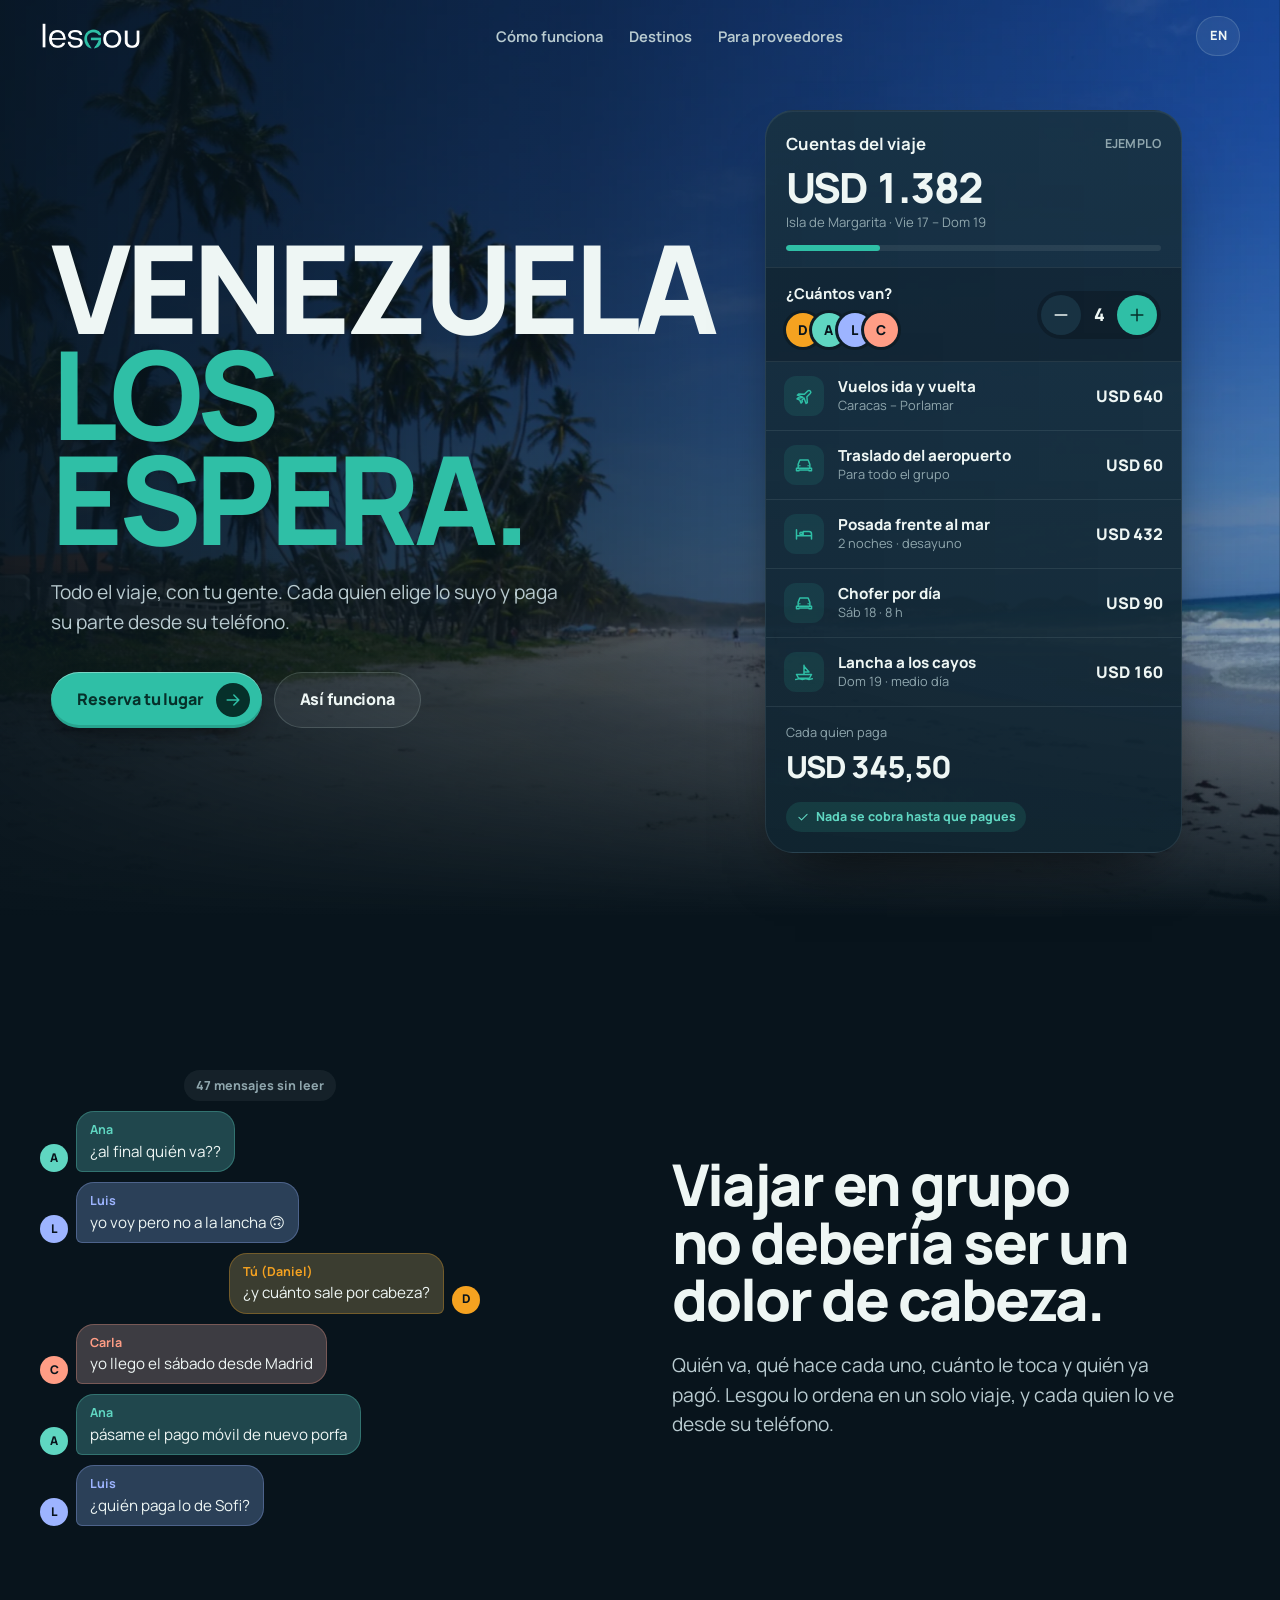
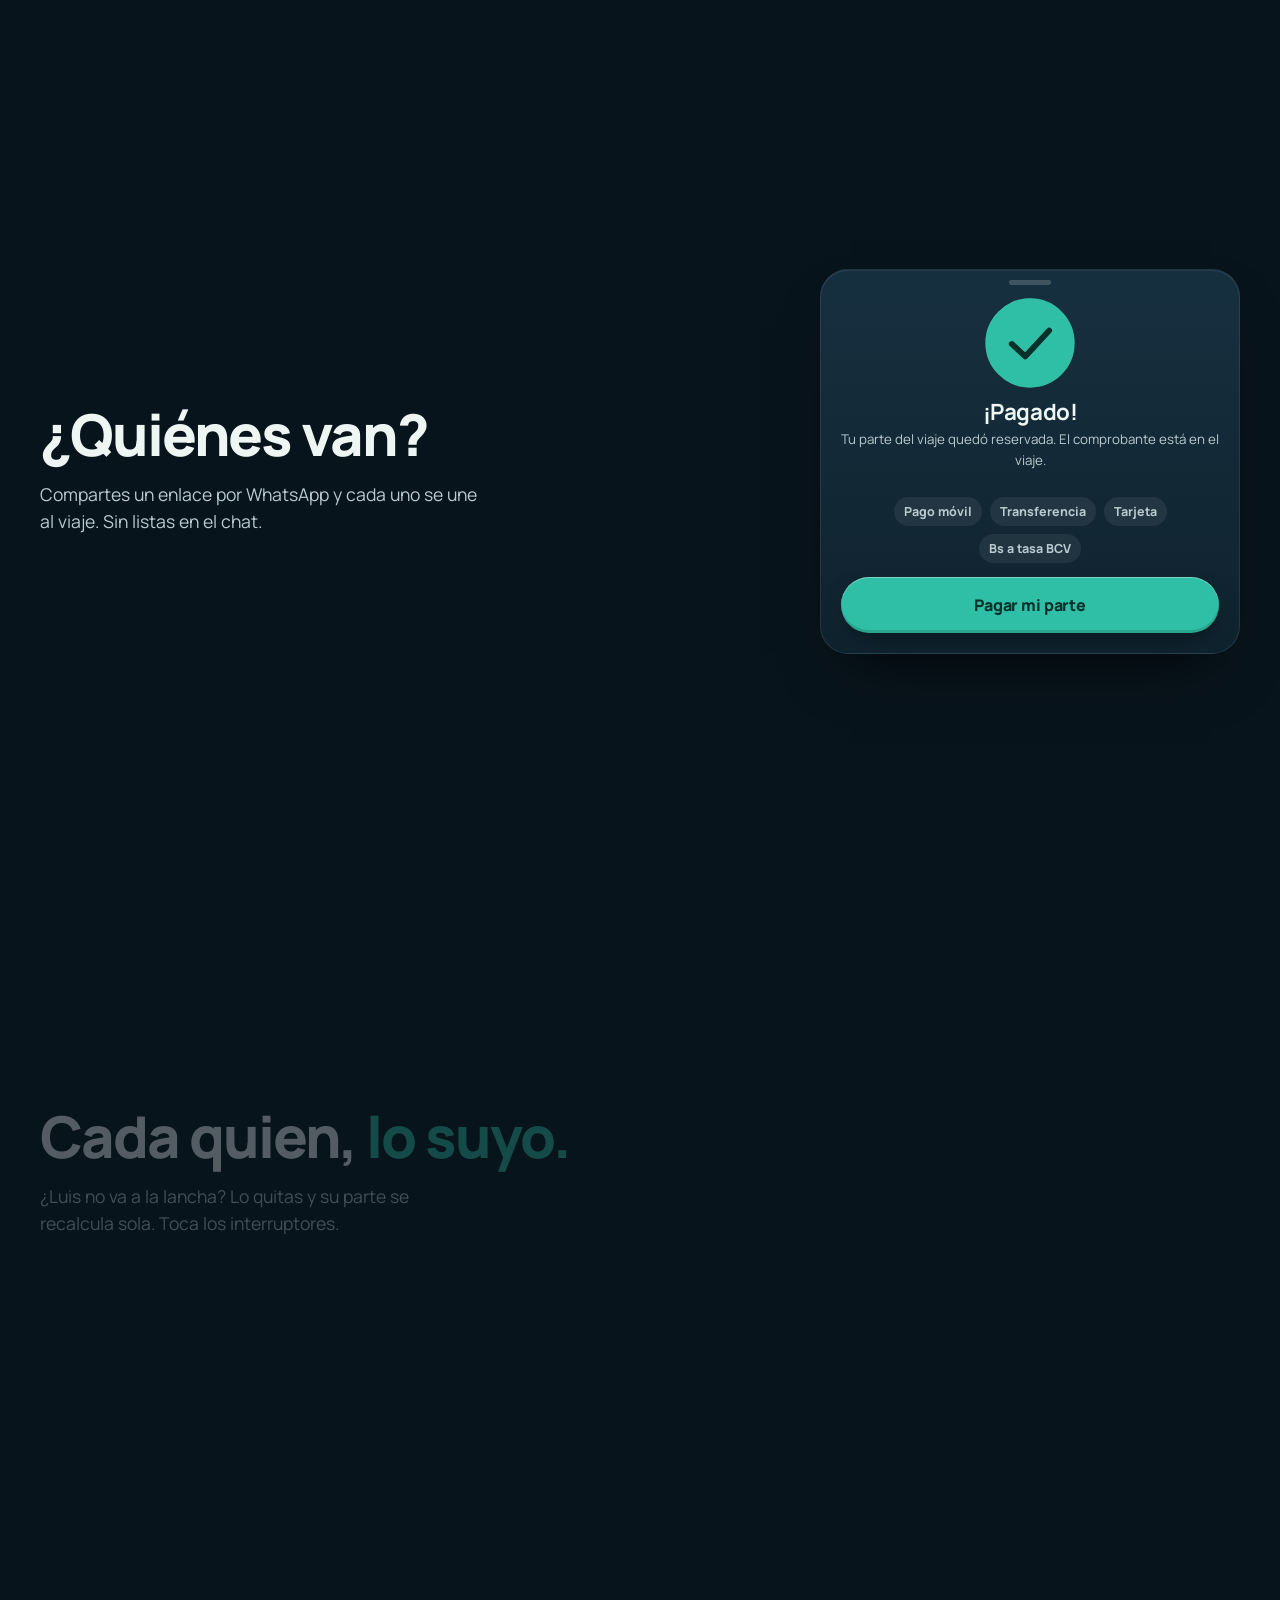
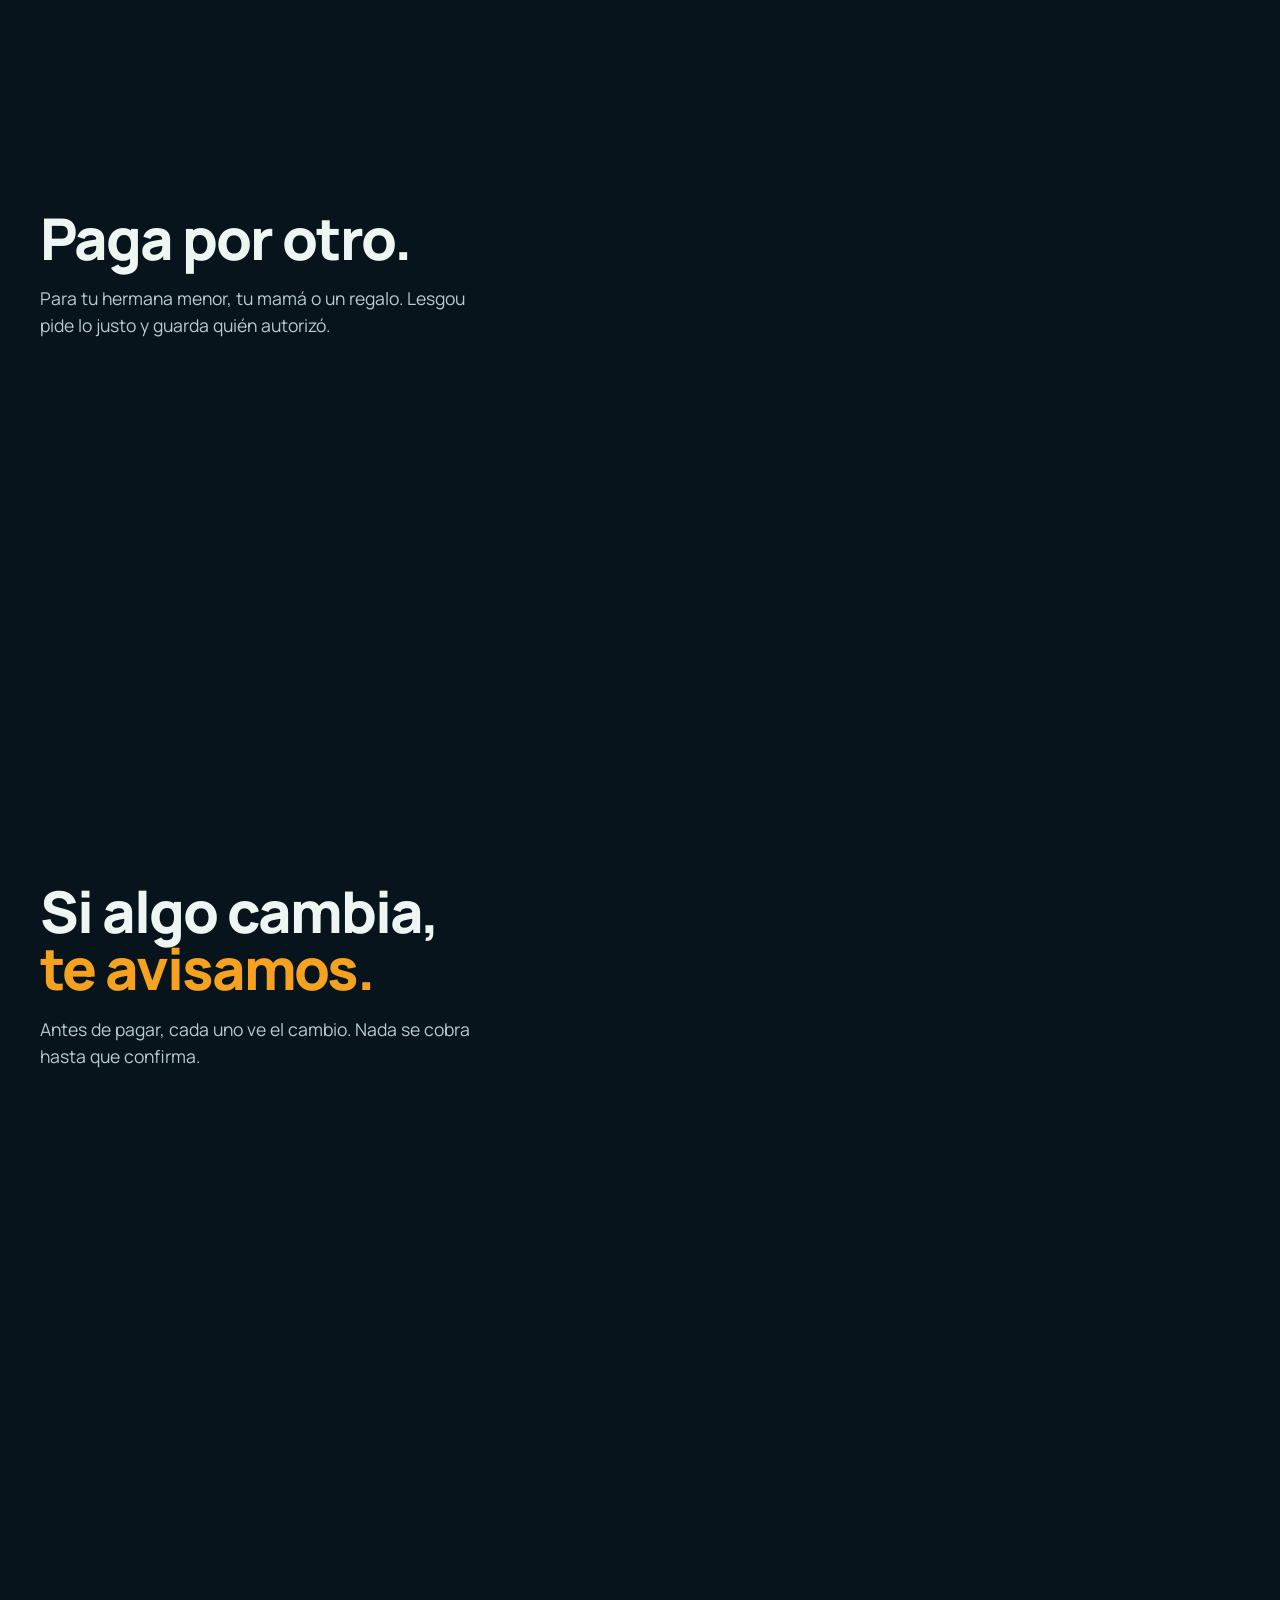
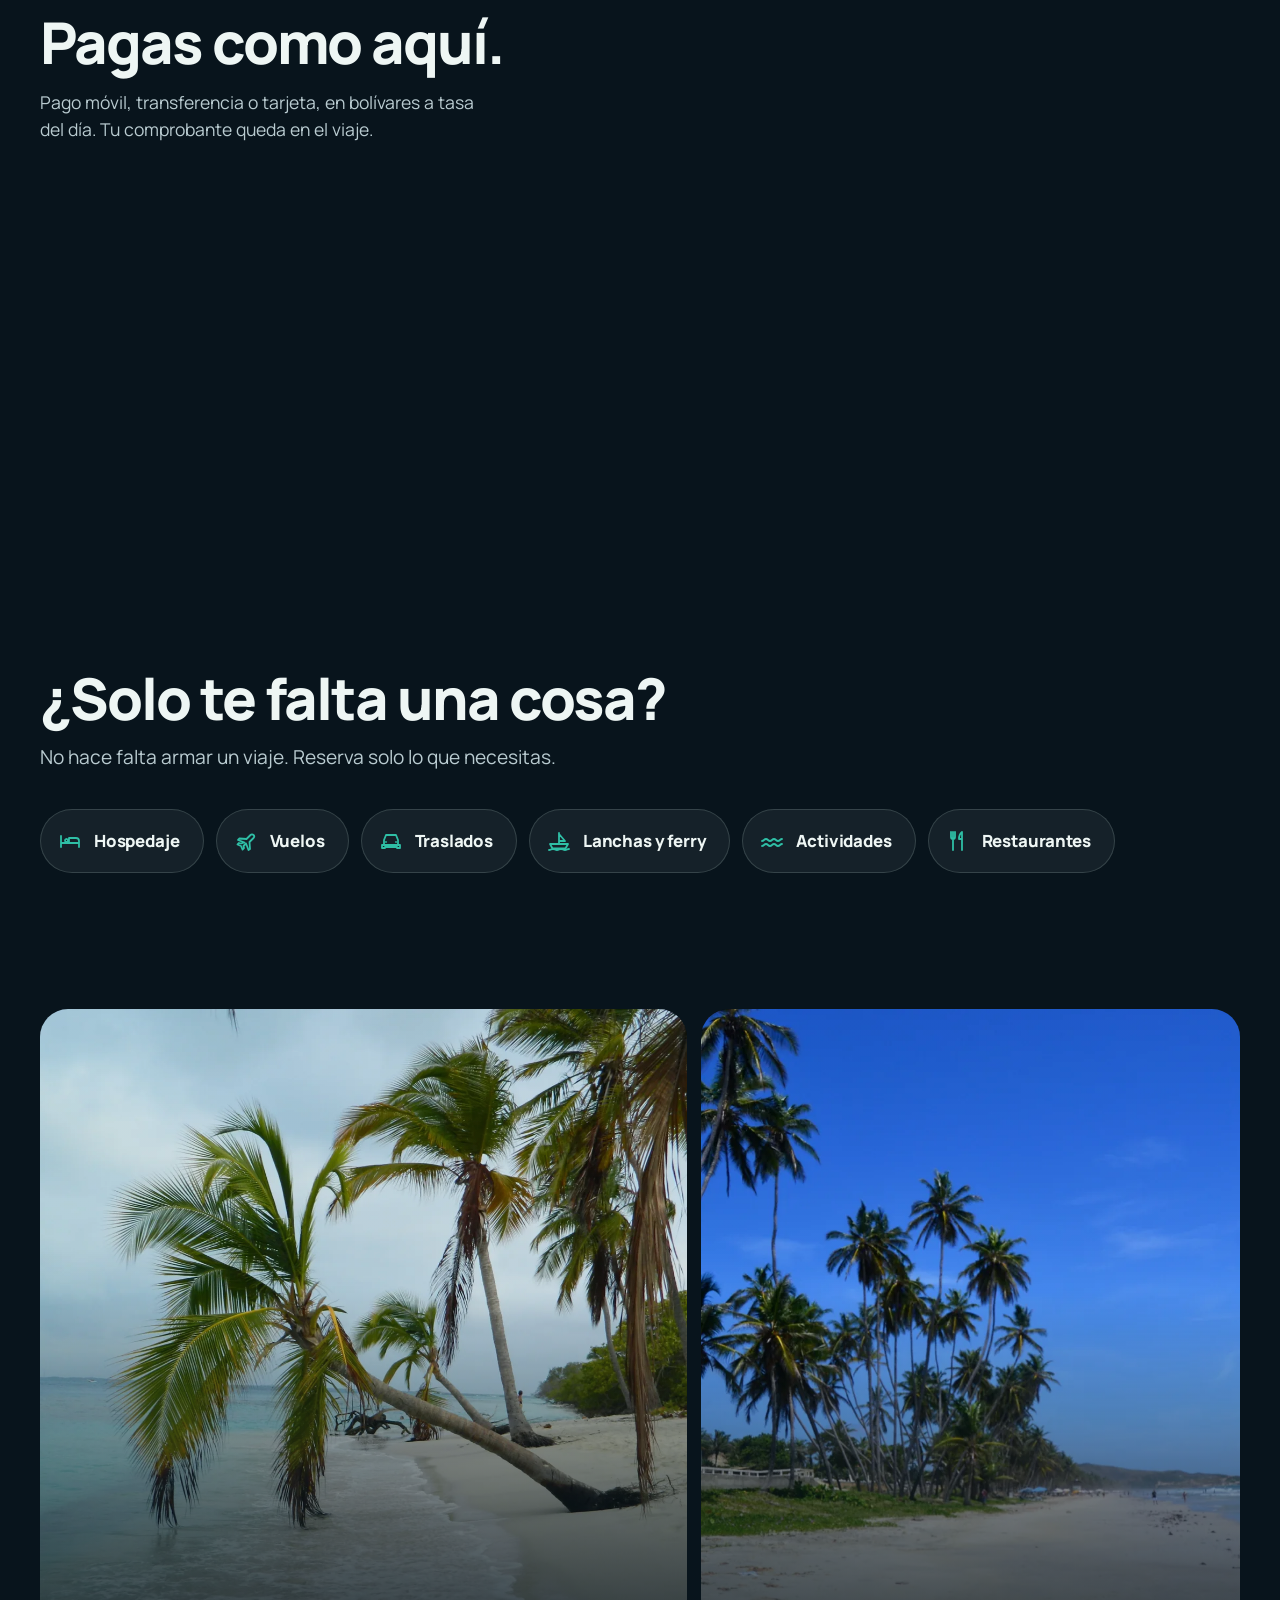
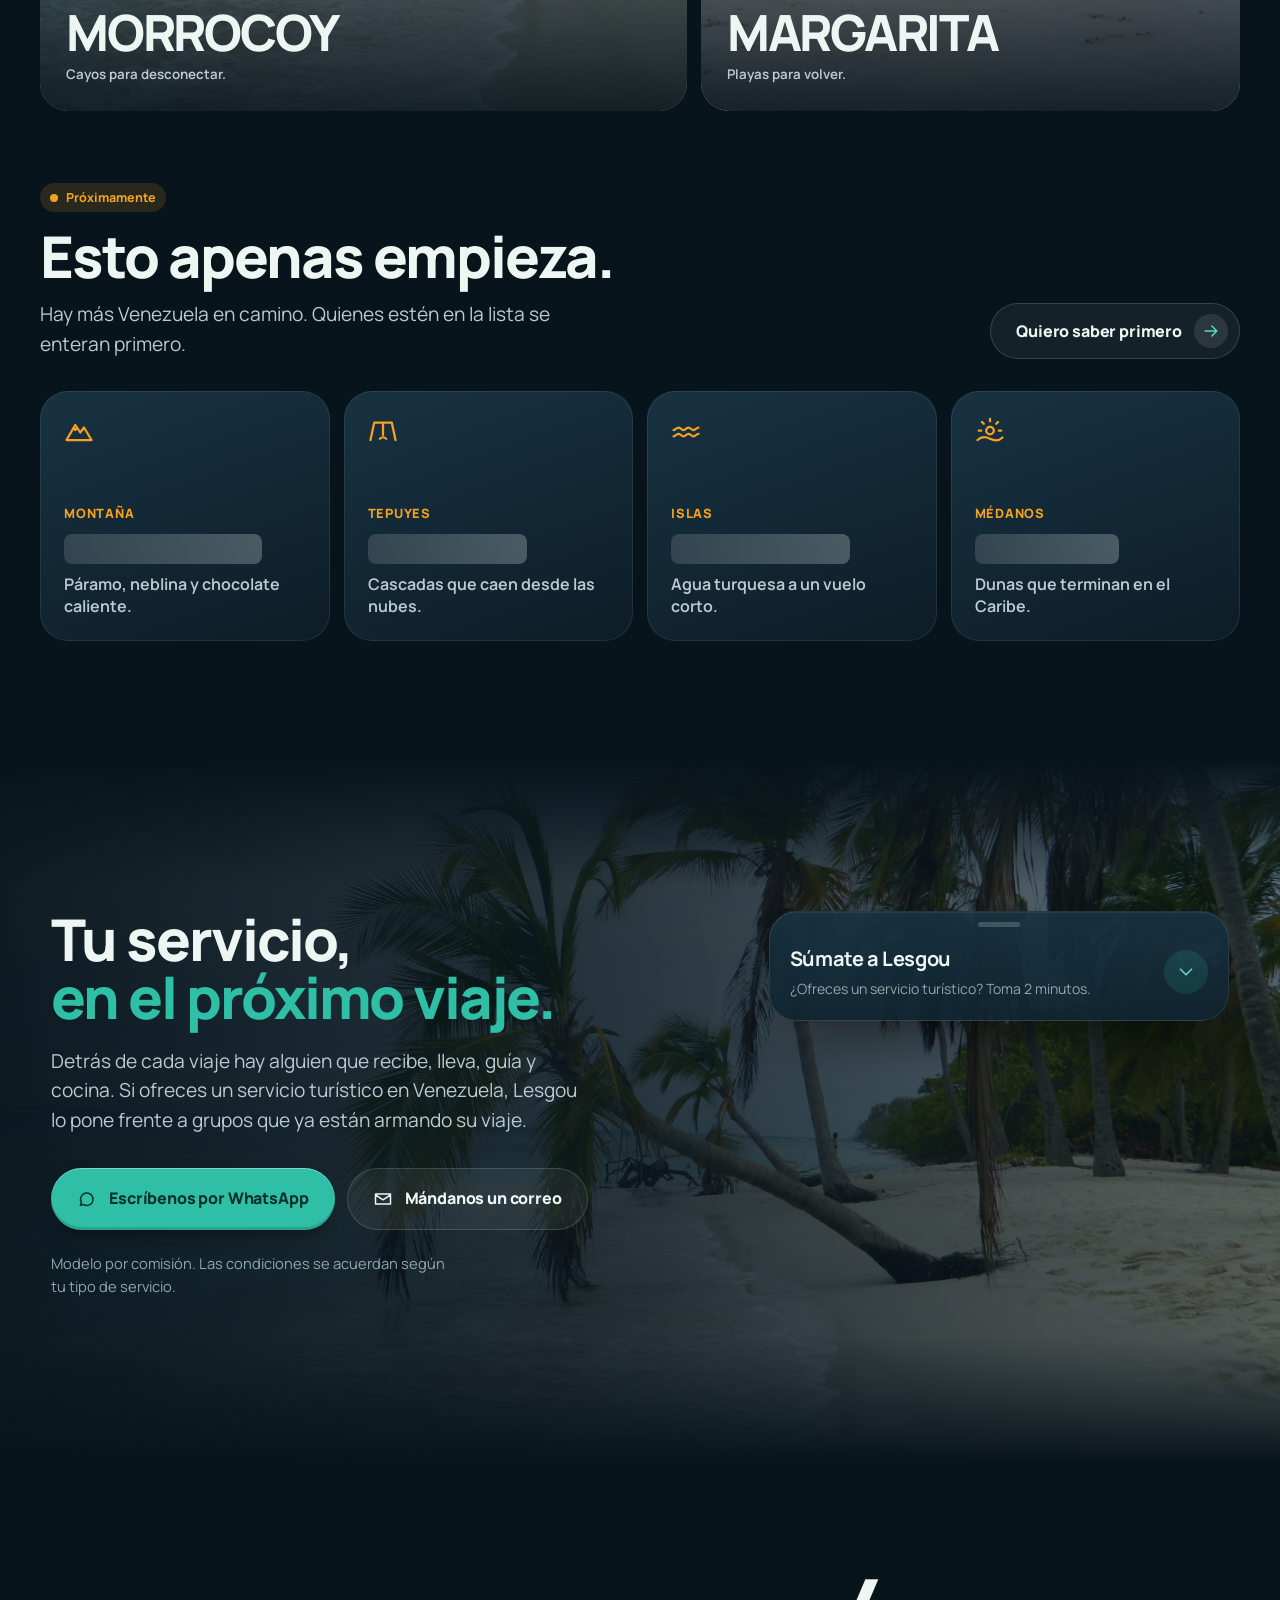
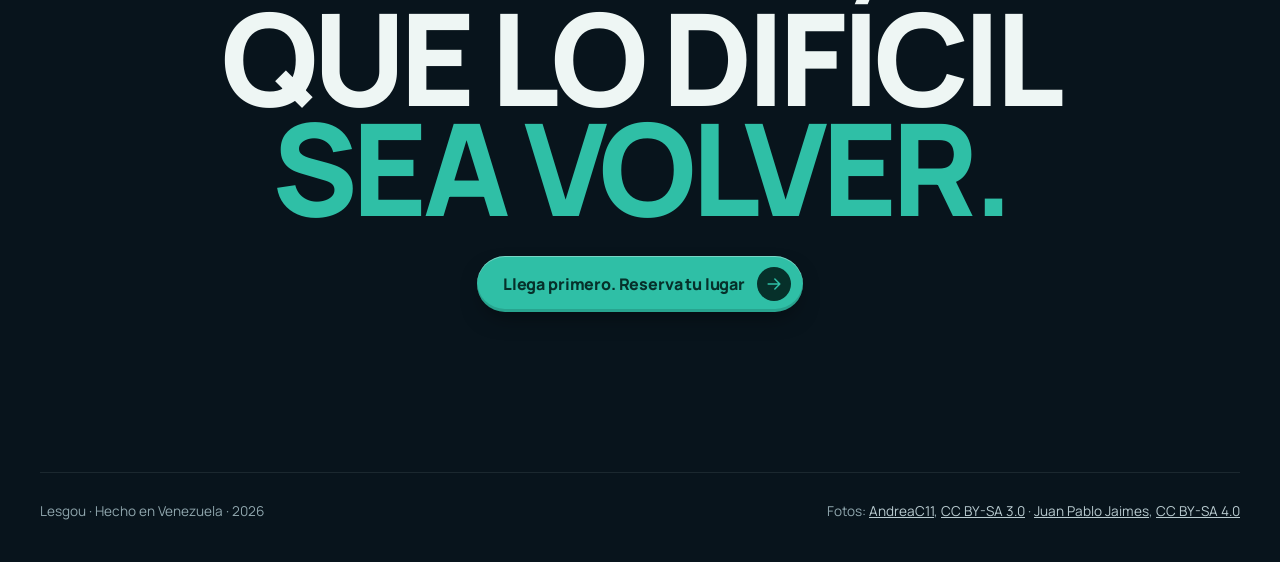
==== commit d8c8770b: "Use a rotating arrow instead of a switch for the provider form Co-Authored-By: Claude Opus 5.5 <nore" ====
--- a/index.html
+++ b/index.html
@@ -231,7 +231,7 @@
 
     <form class="pform sheet rv" id="pform" novalidate aria-labelledby="pf-title">
       <div class="grab"></div>
-      <button type="button" class="pf-head" id="ptoggle" aria-expanded="false" aria-controls="pcol"><span class="pf-ht"><b id="pf-title" data-en="Join Lesgou">Súmate a Lesgou</b><small data-en="Do you offer a tourism service? It takes 2 minutes.">¿Ofreces un servicio turístico? Toma 2 minutos.</small></span><span class="sw" aria-hidden="true"></span></button>
+      <button type="button" class="pf-head" id="ptoggle" aria-expanded="false" aria-controls="pcol"><span class="pf-ht"><b id="pf-title" data-en="Join Lesgou">Súmate a Lesgou</b><small data-en="Do you offer a tourism service? It takes 2 minutes.">¿Ofreces un servicio turístico? Toma 2 minutos.</small></span><span class="pf-chev" aria-hidden="true"><svg class="icon"><use href="#i-down"/></svg></span></button>
 
       <div class="pcol" id="pcol"><div id="pinner"><div class="pfields">
       <p class="pf-sub" id="pf-sub" data-en="What do you offer? Pick all that apply.">¿Qué ofreces? Elige todo lo que aplique.</p>
--- a/styles.css
+++ b/styles.css
@@ -211,8 +211,7 @@
 .soon-head .h-l{margin-top:16px}
 .soon-head .lede{margin-top:14px}
 .soon-chip{gap:8px}
-.pulse{width:8px;height:8px;border-radius:50%;background:var(--mango);box-shadow:0 0 0 0 rgba(245,162,32,.6);animation:pulse 2s infinite}
-@keyframes pulse{70%{box-shadow:0 0 0 10px rgba(245,162,32,0)}100%{box-shadow:0 0 0 0 rgba(245,162,32,0)}}
+.pulse{width:8px;height:8px;border-radius:50%;background:var(--mango)}
 .fx-ghost .knob{background:rgba(238,246,244,.1);color:var(--teal-hi)}
 .soon-grid{list-style:none;padding:0;margin:0;display:grid;grid-template-columns:repeat(4,1fr);gap:14px}
 .sealed{position:relative;overflow:hidden;isolation:isolate;display:flex;flex-direction:column;gap:10px;min-height:250px;padding:24px;border-radius:var(--r-l);background:linear-gradient(160deg,var(--sheet-2),var(--deep));box-shadow:inset 0 0 0 1px var(--line);transition:transform .6s var(--spring),box-shadow .3s}
@@ -243,13 +242,12 @@
 .pf-head{display:flex;align-items:center;justify-content:space-between;gap:16px;width:100%;padding:16px 20px 20px;border:0;background:none;color:inherit;font:inherit;text-align:left;cursor:pointer;-webkit-tap-highlight-color:transparent;transition:transform .45s var(--spring)}
 .pf-head:active{transform:scale(.98)}
 .pf-head:focus-visible{outline:2px solid var(--teal-hi);outline-offset:-4px;border-radius:var(--r-l)}
-.pf-head .sw{display:block;pointer-events:none}
 .pf-ht b{display:block;font-size:1.25rem;letter-spacing:-.02em}
 .pf-ht small{display:block;margin-top:4px;color:var(--muted);font-size:.88rem}
-.pform.open .pf-head .sw{background:var(--teal)}
-.pform.open .pf-head .sw::after{transform:translateX(20px)}
-.pf-head:active .sw::after{width:32px}
-.pform.open .pf-head:active .sw::after{transform:translateX(14px)}
+.pf-chev{width:44px;height:44px;border-radius:50%;display:grid;place-items:center;flex:none;background:rgba(47,191,166,.14);color:var(--teal-hi);transition:transform .55s var(--spring),background .25s,color .25s}
+.pf-chev .icon{width:22px;height:22px}
+.pf-head:hover .pf-chev{transform:translateY(2px)}
+.pform.open .pf-chev{transform:rotate(180deg);background:var(--teal);color:var(--teal-ink)}
 .pf-sub{padding:16px 20px 14px;border-top:1px solid var(--line);color:var(--muted);font-size:.85rem;margin:0}
 .tiles{display:grid;grid-template-columns:repeat(5,1fr);gap:8px;padding:4px 16px 16px}
 .tile{position:relative;cursor:pointer;margin:0}
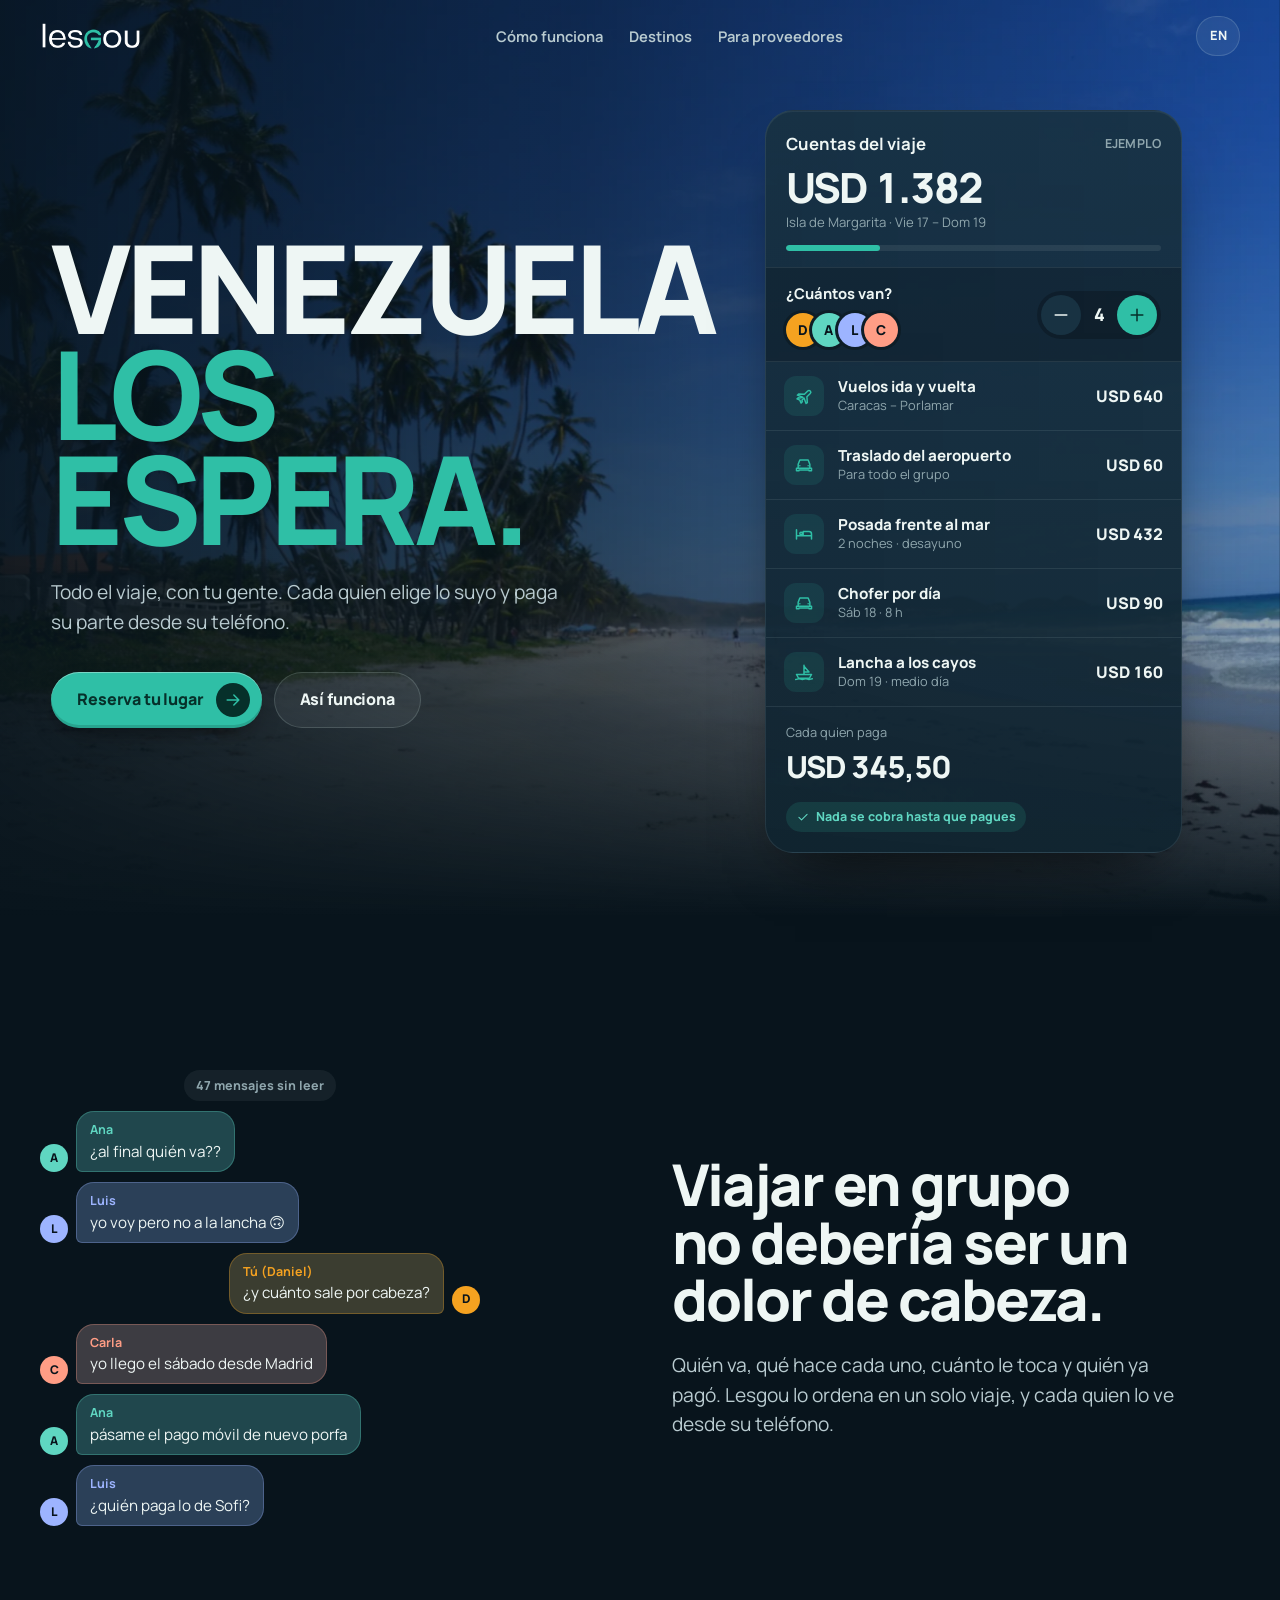
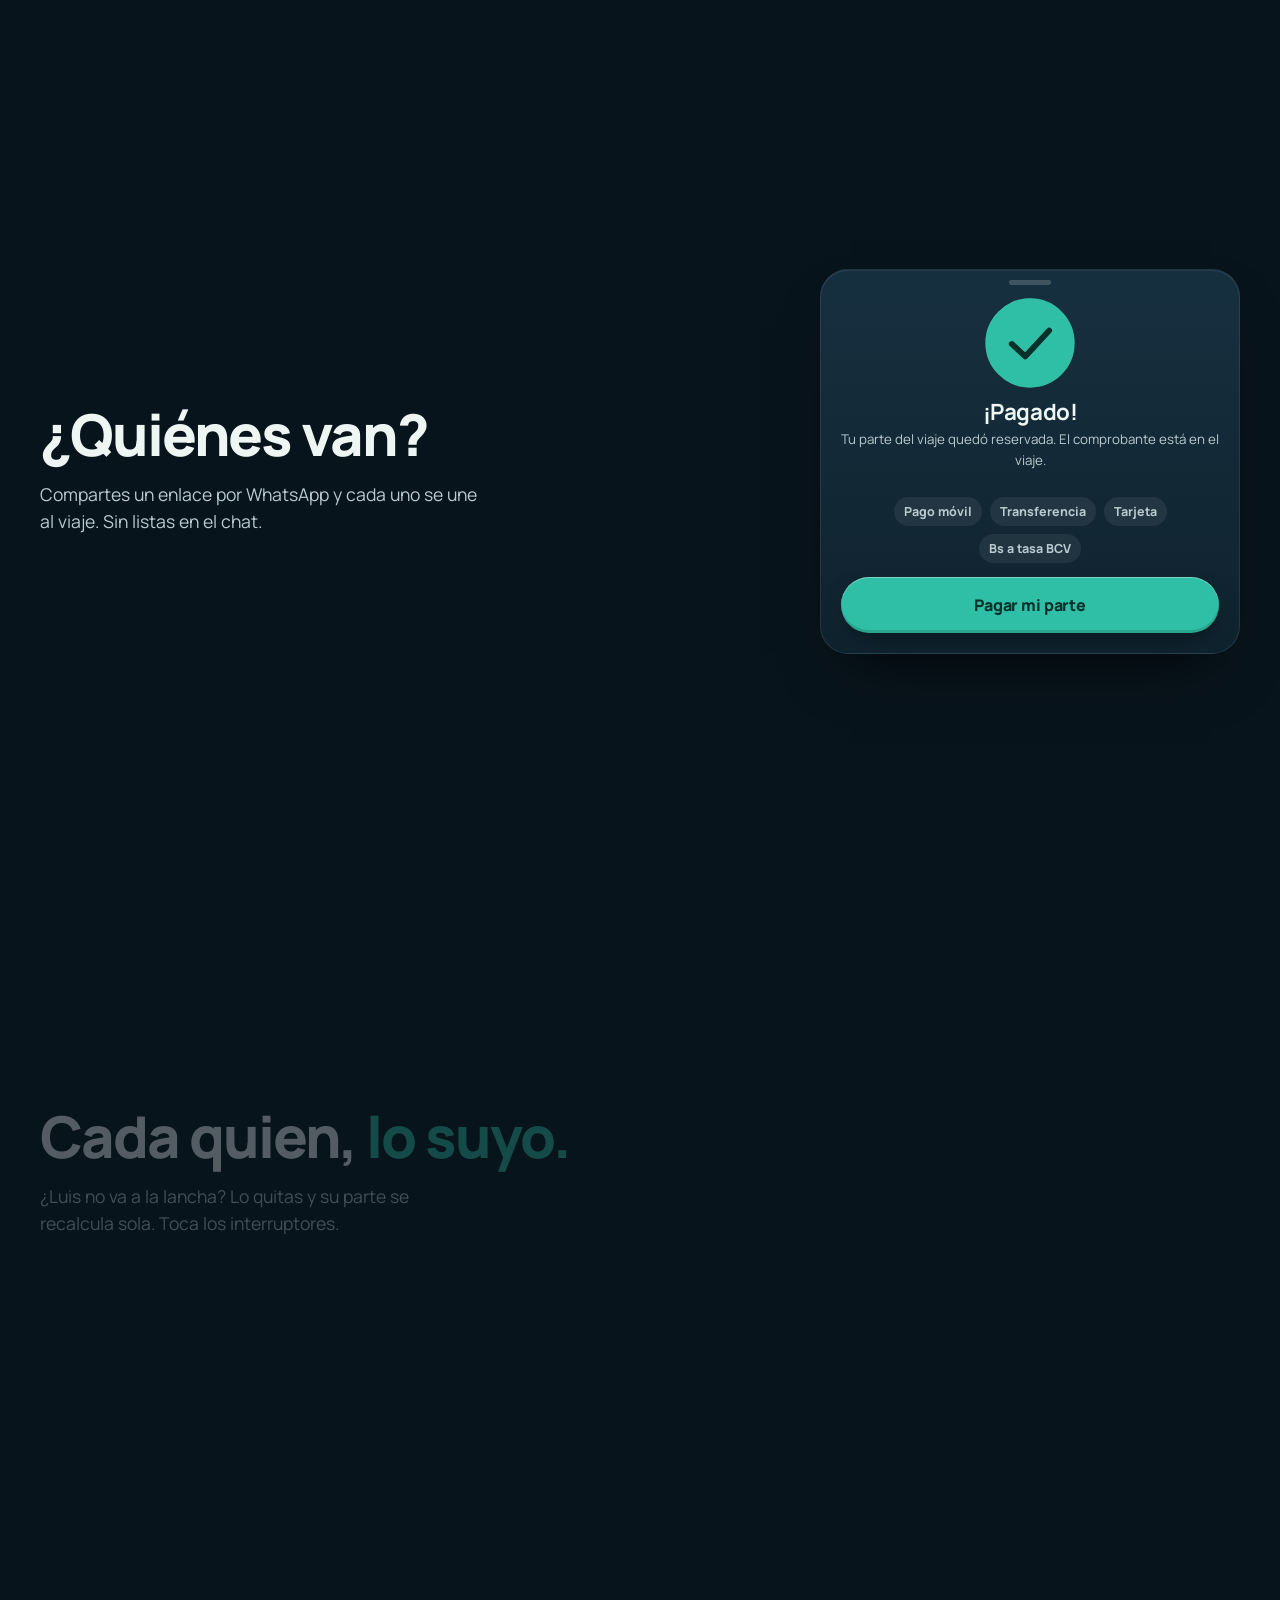
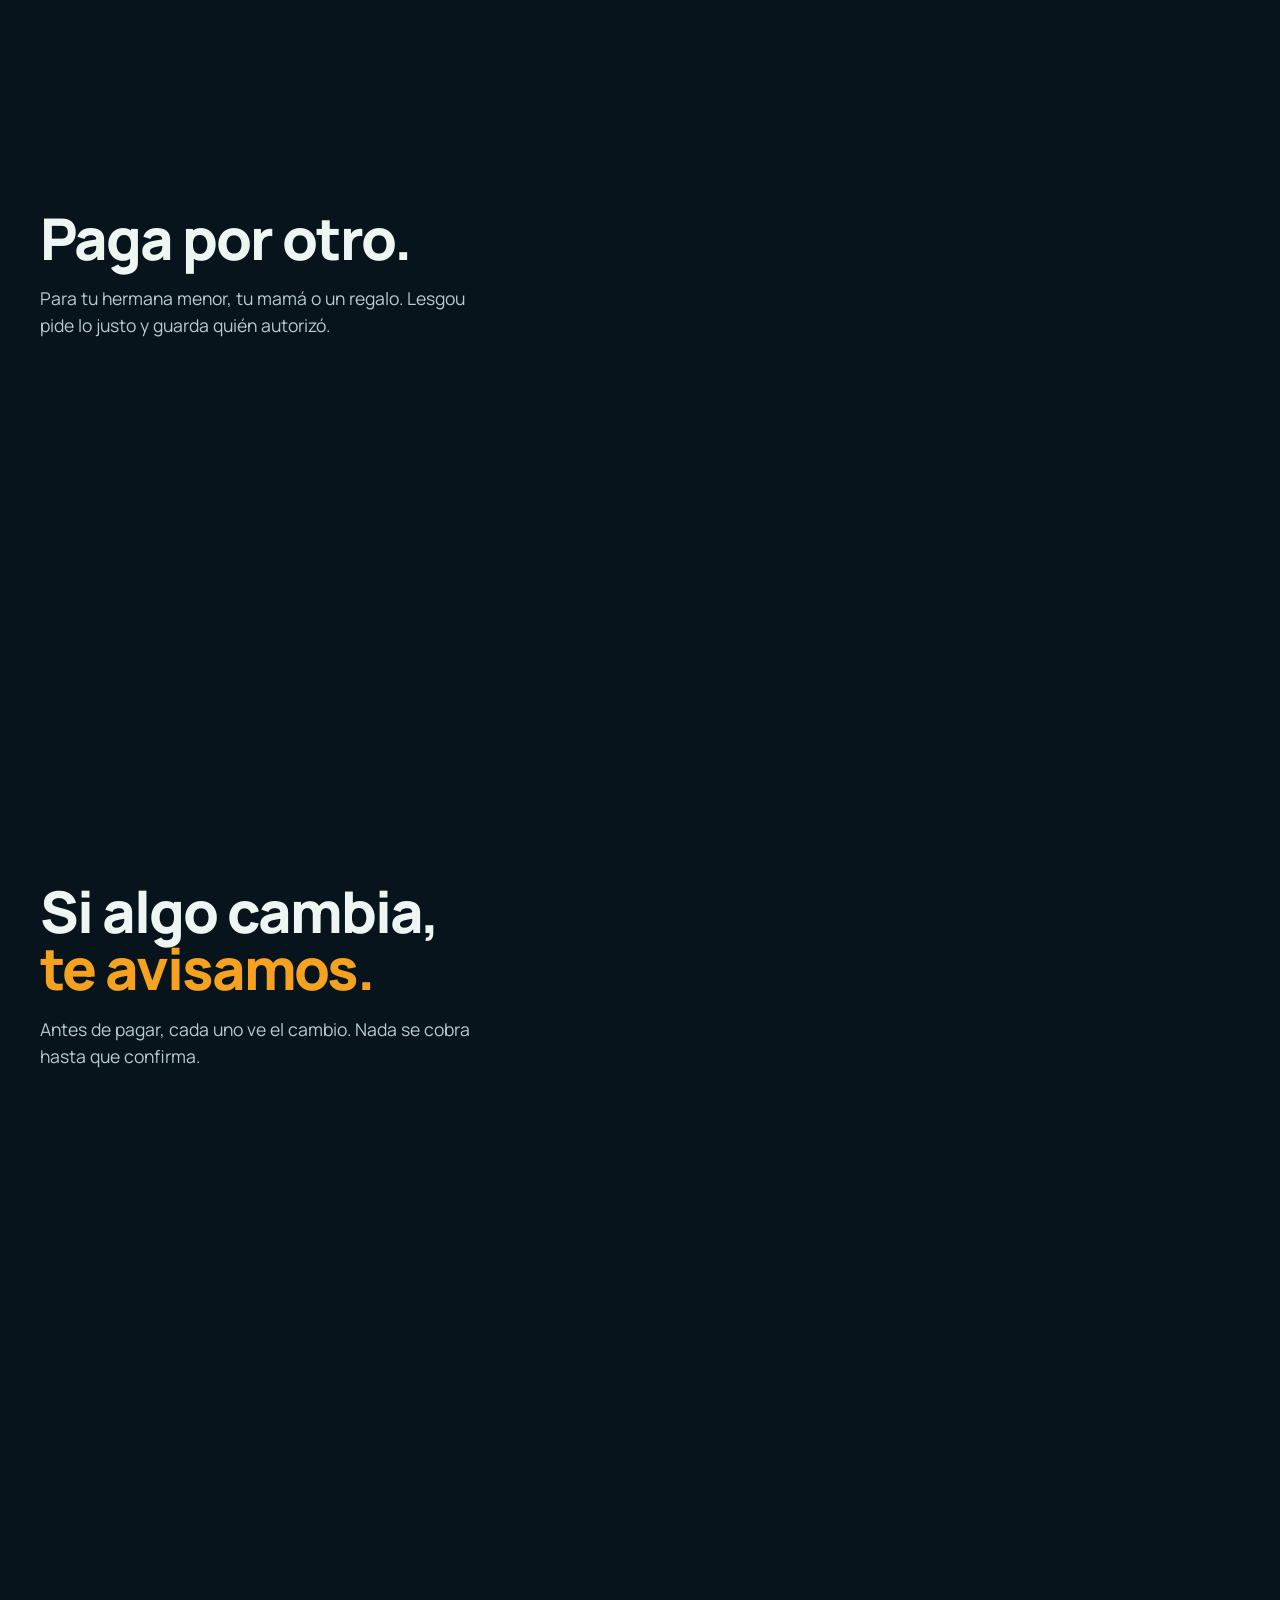
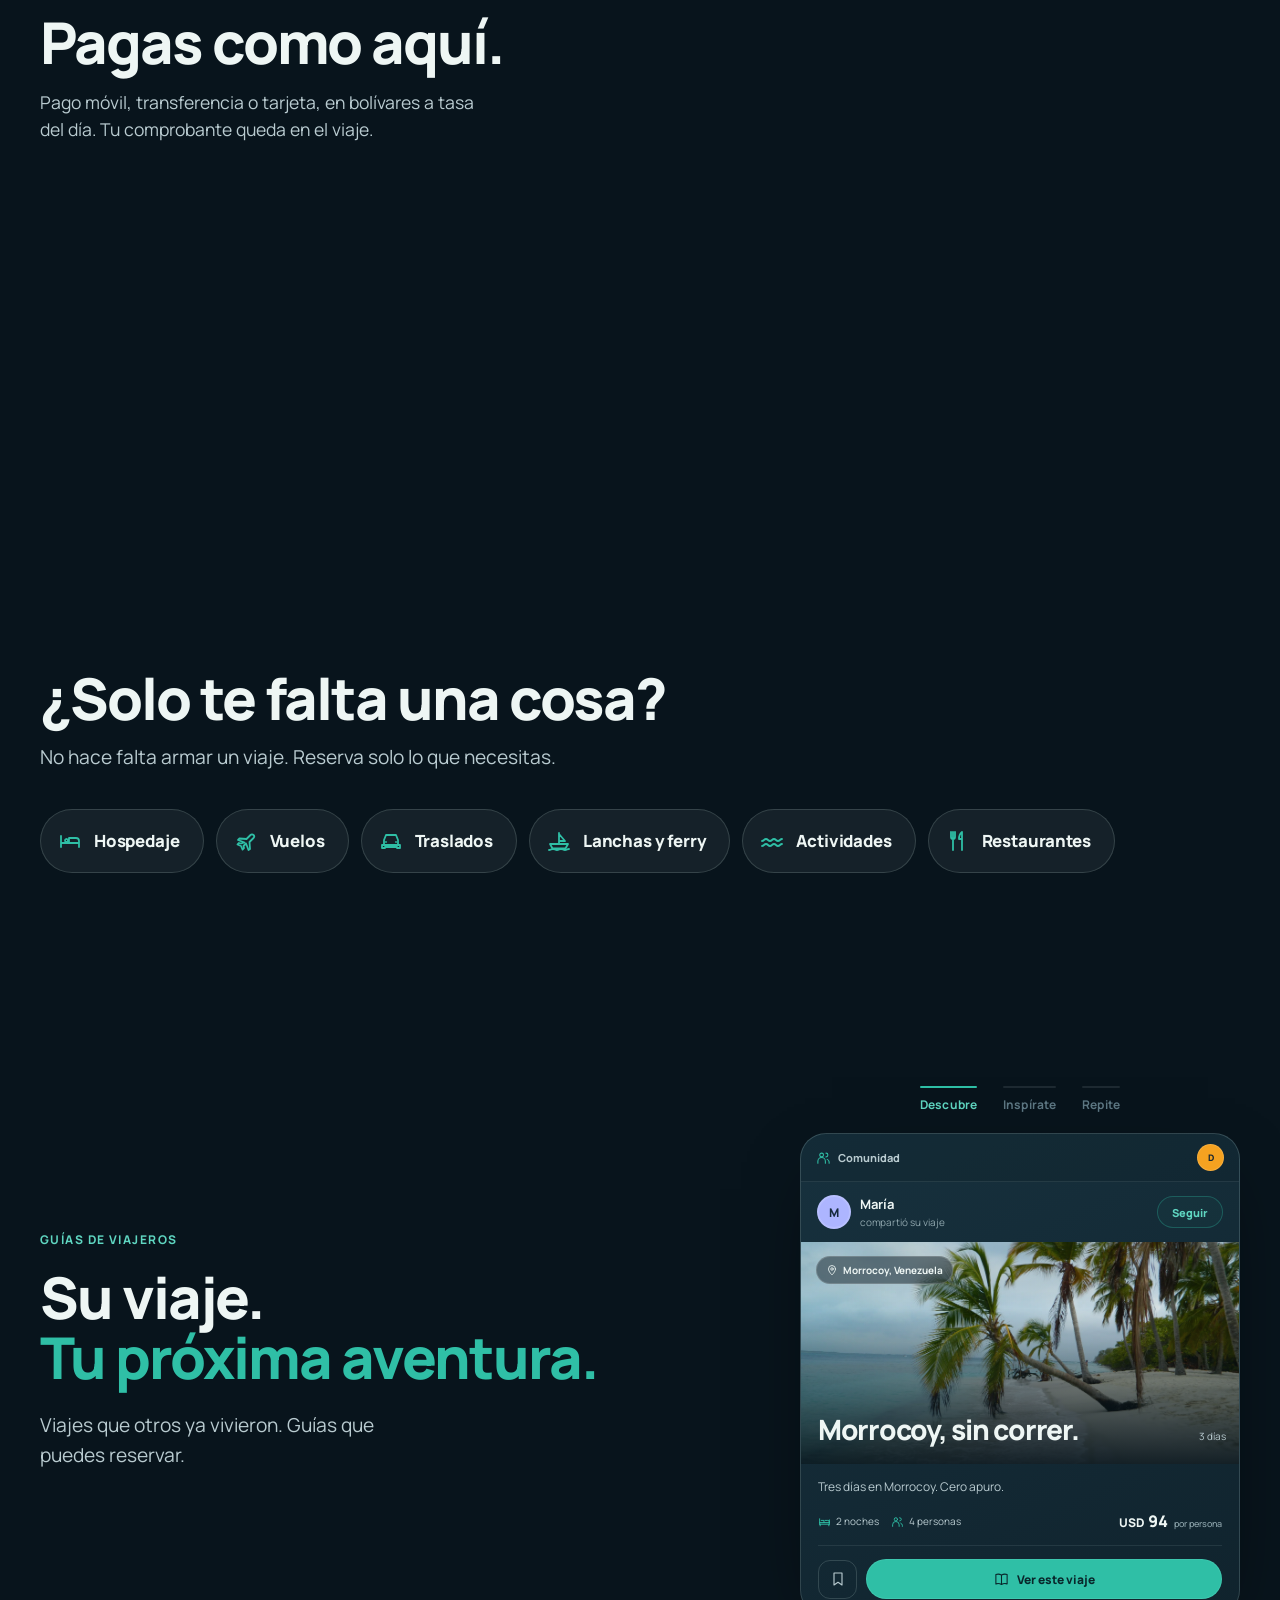
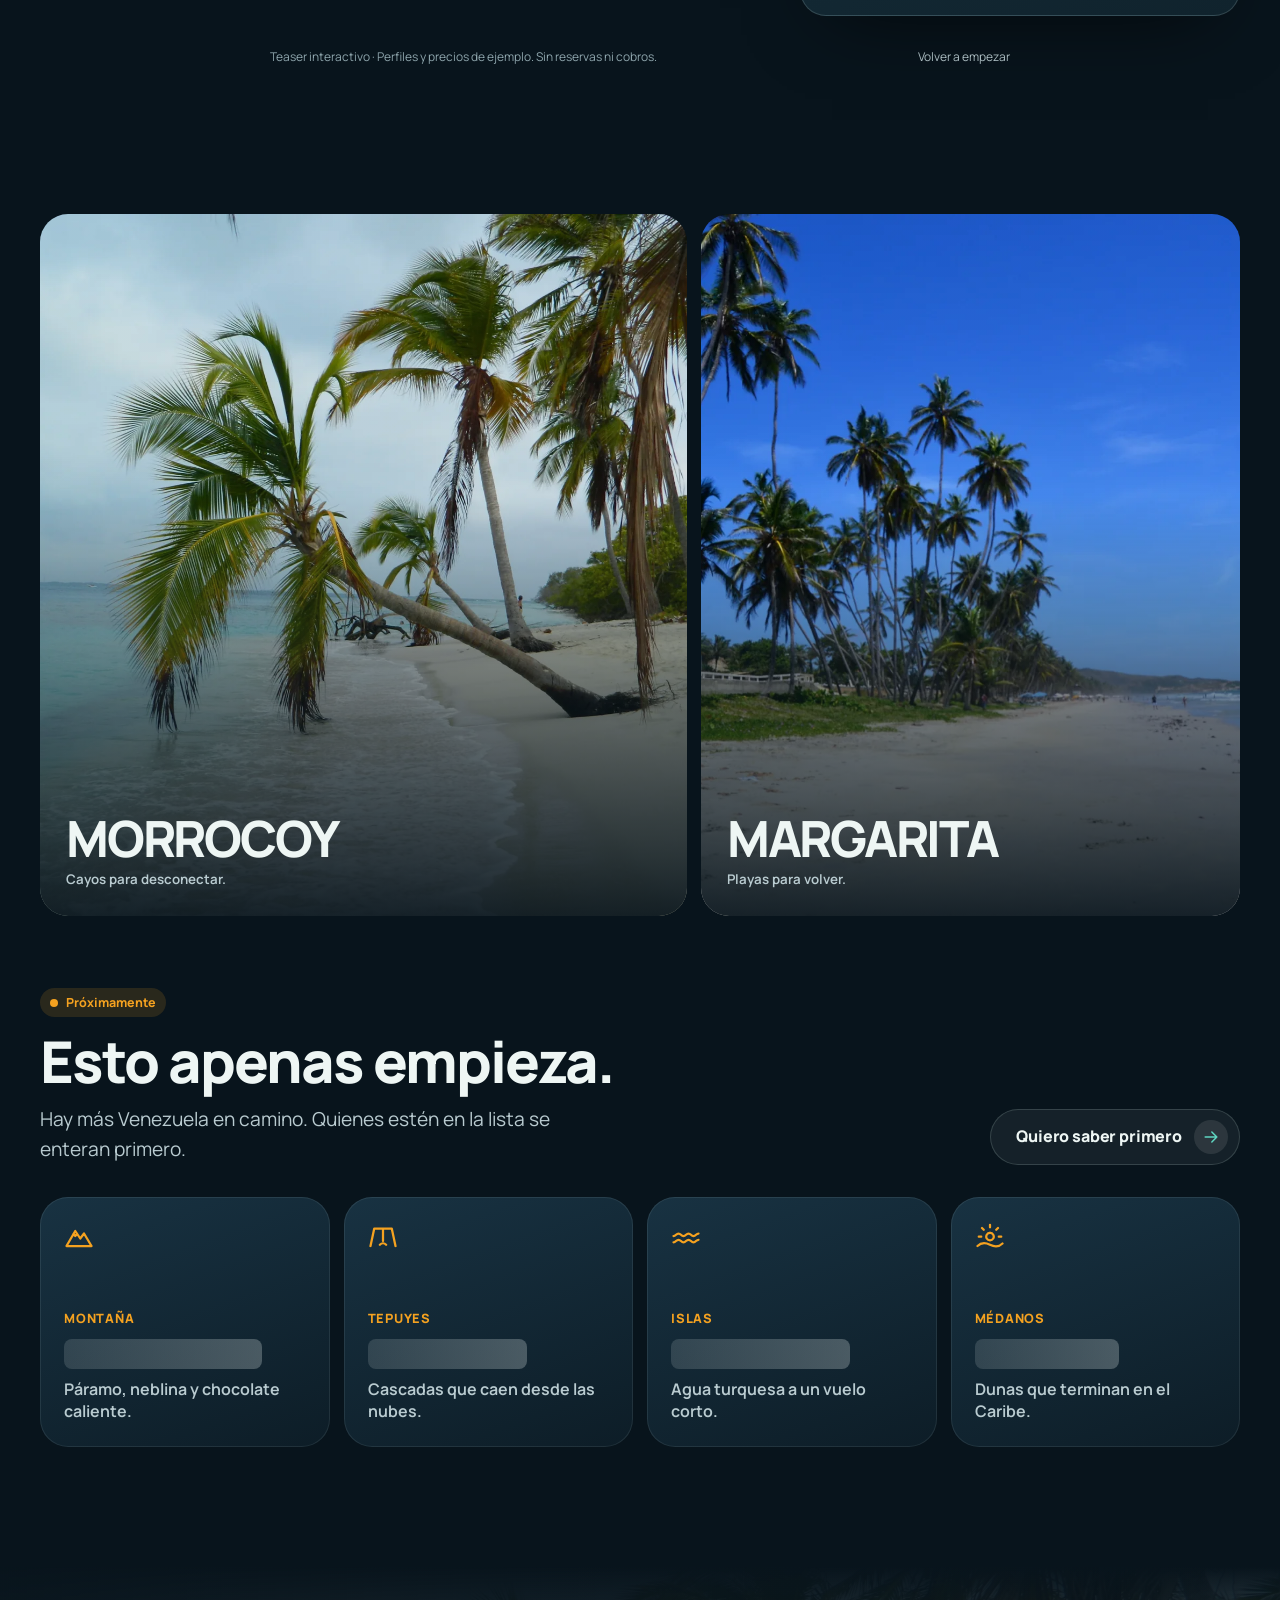
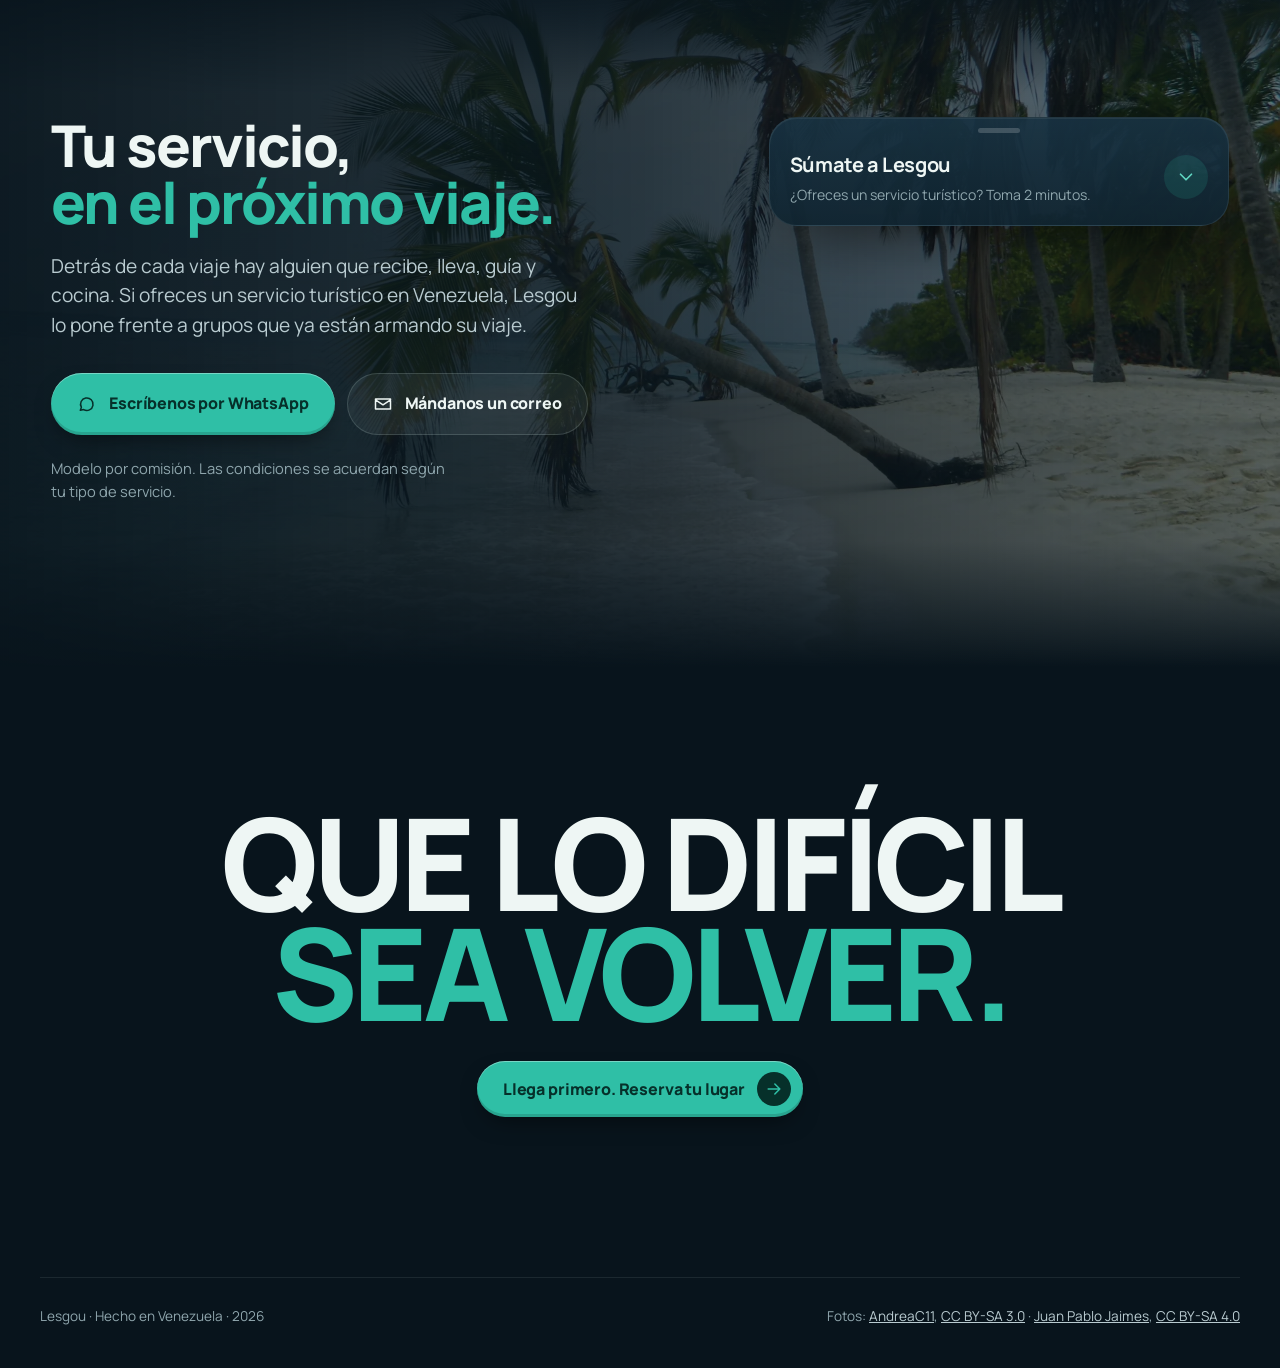
==== commit 0c786ad5: "Add traveler guides teaser to the Lesgou landing page Integrate the approved social trip preview bet" ====
--- a/index.html
+++ b/index.html
@@ -14,8 +14,10 @@
   <link rel="preload" as="image" href="/assets/margarita.webp" fetchpriority="high">
   <link rel="preload" as="font" href="/assets/manrope-variable.ttf" type="font/ttf" crossorigin>
   <link rel="stylesheet" href="/styles.css">
+  <link rel="stylesheet" href="/guides-section.css">
   <script src="/config.js" defer></script>
   <script src="/script.js" defer></script>
+  <script src="/guides-preview.js" defer></script>
 </head>
 <body>
 <a class="skip-link" href="#contenido" data-en="Skip to content">Saltar al contenido</a>
@@ -194,6 +196,15 @@
   </div>
 </section>
 
+<!-- Traveler guides: an interactive glimpse of following and repeating a trip. -->
+<section class="guides-section" id="guias" aria-label="Guías de viajeros" data-en-aria="Traveler guides">
+  <div class="wrap">
+    <lesgou-guides-preview>
+      <noscript><h2>Su viaje. Tu próxima aventura.</h2><p>Sigue a viajeros que te inspiran y descubre las guías de sus viajes.</p></noscript>
+    </lesgou-guides-preview>
+  </div>
+</section>
+
 <section class="wrap dest" id="destinos" aria-label="Destinos" data-en-aria="Destinations">
   <div class="place rv"><img src="/assets/morrocoy.webp" alt="Cayo Sombrero, Morrocoy." loading="lazy" width="1920" height="1306"><div><h3 class="mega">Morrocoy</h3><small data-en="Cays to switch off.">Cayos para desconectar.</small></div></div>
   <div class="place rv"><img src="/assets/margarita.webp" alt="Playa El Agua, Margarita." loading="lazy" width="1600" height="1067" style="object-position:30% 50%"><div><h3 class="mega">Margarita</h3><small data-en="Beaches to come back to.">Playas para volver.</small></div></div>
--- a/styles.css
+++ b/styles.css
@@ -35,7 +35,7 @@
   min-height:56px;padding:0 26px;border:0;border-radius:999px;font-weight:800;font-size:1rem;letter-spacing:-.01em;text-decoration:none;cursor:pointer;user-select:none;-webkit-tap-highlight-color:transparent;
   transform:translate(var(--mx),var(--my)) scale(var(--s,1));transition:transform .5s var(--spring),box-shadow .3s var(--out),background .2s}
 .fx::before{content:"";position:absolute;inset:0;border-radius:inherit;z-index:-1;background:radial-gradient(120px circle at var(--px) var(--py),rgba(255,255,255,.28),transparent 60%);opacity:0;transition:opacity .25s}
-.fx:hover::before{opacity:1}
+.fx:hover::before,.fx.is-pressed::before{opacity:1}
 .fx:active,.fx.is-pressed{--s:.94;transition:transform .12s var(--out)}
 .fx .knob{width:34px;height:34px;border-radius:50%;display:grid;place-items:center;margin-right:-14px;transition:transform .5s var(--spring)}
 .fx:hover .knob{transform:translateX(4px) rotate(-8deg)}
@@ -223,6 +223,11 @@
 .redact{display:block;height:1.9rem;width:82%;border-radius:8px;background:linear-gradient(90deg,rgba(238,246,244,.14),rgba(238,246,244,.26),rgba(238,246,244,.14));background-size:200% 100%;animation:shimmer 2.4s linear infinite}
 .sealed:nth-child(2) .redact{width:66%}.sealed:nth-child(3) .redact{width:74%}.sealed:nth-child(4) .redact{width:60%}
 @keyframes shimmer{to{background-position:-200% 0}}
+/* the light sweeps across each sealed card once when the row appears (phones get this instead of hover) */
+.soon-grid.in .sealed::before{animation:sweep 1.5s var(--out) backwards}
+.soon-grid.in .sealed:nth-child(2)::before{animation-delay:.18s}.soon-grid.in .sealed:nth-child(3)::before{animation-delay:.36s}.soon-grid.in .sealed:nth-child(4)::before{animation-delay:.54s}
+@keyframes sweep{from{transform:translateX(-60%)}to{transform:translateX(60%)}}
+.sealed:active{transform:scale(.97)}
 .sealed p{margin:0;color:var(--soft);font-weight:650;line-height:1.35}
 
 /* PROVIDERS: same composition as the hero, photo + app sheet */
@@ -317,6 +322,65 @@
   .prov-bg::after{background:linear-gradient(180deg,var(--night) 0%,rgba(8,20,28,.82) 30%,rgba(8,20,28,.9) 100%)}
 }
 @media (max-width:820px){.nav{display:none}}
+/* touch screens: motion that hover gives on desktop */
+@media (hover:none){
+  .place.in img{animation:kenburns 14s var(--out) both}
+  .place:active img{transform:scale(1.04)}
+}
+@keyframes kenburns{from{transform:scale(1.14)}to{transform:scale(1)}}
+@media (max-width:980px){
+  /* the app screen of the step in view comes forward, the others rest */
+  .stp .screen{transition:opacity .6s var(--out),transform .7s var(--spring)}
+  .stp:not(.on) .screen{opacity:.4;transform:scale(.94)}
+}
+/* phones: keep the immersive feel, tighten the rhythm */
+@media (max-width:600px){
+  /* first screen is the photo with the giant type, the bill follows */
+  .hero{display:block;padding:0 16px 24px}
+  .hero>div:not(.hero-bg){min-height:92svh;display:flex;flex-direction:column;justify-content:flex-end;padding:96px 0 36px}
+  .hero-bg{bottom:auto;height:100svh}
+  .hero-bg img{object-position:32% 50%}
+  .hero-bg::after{background:linear-gradient(180deg,rgba(8,20,28,.55) 0%,rgba(8,20,28,.12) 26%,rgba(8,20,28,.5) 58%,rgba(8,20,28,.94) 84%,var(--night) 100%)}
+  .hero .mega{font-size:clamp(3.4rem,16vw,4.6rem)}
+  .hero .lede{margin-top:18px;color:var(--text)}
+  .cta-row{display:grid;grid-template-columns:1fr;margin-top:26px}
+  .cta-row .fx{width:100%;min-height:58px}
+  .bill{margin-top:8px}
+
+  .chat-sec{padding:64px 0 24px}
+  .chat-grid{gap:36px}
+  .how{padding:0 0 32px}
+  .stp{padding:40px 0}
+  .invite .fx{white-space:nowrap;padding:0 12px}
+  .seg button{padding:10px 8px;white-space:nowrap;font-size:.86rem}
+
+  /* services: a compact two-column grid of tiles */
+  .single{padding:24px 0 56px}
+  .single-row{display:grid;grid-template-columns:1fr 1fr;gap:10px;margin-top:26px}
+  .single-row .fx{min-height:58px;padding:12px 14px;gap:10px;justify-content:flex-start;font-size:.95rem;border-radius:18px;text-align:left;line-height:1.15}
+  .single-row .fx .icon{width:22px;height:22px;flex:none}
+
+  /* destinations: a swipeable rail with the next card peeking */
+  .dest{display:flex;width:100%;gap:12px;padding:0 16px 8px;overflow-x:auto;scroll-snap-type:x mandatory;scroll-padding-inline:16px;scrollbar-width:none;-webkit-overflow-scrolling:touch}
+  .dest::-webkit-scrollbar{display:none}
+  .place{flex:0 0 84%;min-height:min(500px,64svh);scroll-snap-align:start;padding:22px}
+  .place .mega{font-size:2.6rem}
+
+  .soon{padding:56px 0 64px}
+  .soon-head{margin-bottom:22px}
+  .soon-head .fx{width:100%}
+  .soon-grid{gap:10px}
+  .sealed{min-height:200px;padding:18px;gap:8px}
+  .sealed p{font-size:.92rem}
+
+  .prov{padding:72px 16px 64px}
+  .prov-bg::after{background:linear-gradient(180deg,var(--night) 0%,rgba(8,20,28,.62) 22%,rgba(8,20,28,.8) 70%,var(--night) 100%)}
+  .prov-contact{display:grid;grid-template-columns:1fr}
+  .prov-contact .fx{width:100%;justify-content:center}
+
+  .close{padding:88px 0 96px}
+  .close .mega{font-size:clamp(2.8rem,13vw,4rem)}
+}
 @media (max-width:480px){.tiles{grid-template-columns:repeat(3,1fr)}}
 @media (prefers-reduced-motion:reduce){
   html{scroll-behavior:auto}
--- a/guides-section.css
+++ b/guides-section.css
@@ -0,0 +1,4 @@
+/* Only the added traveler-guides section; existing landing styles remain unchanged. */
+.guides-section{position:relative;padding:clamp(56px,6vw,96px) 0 clamp(100px,11vw,150px);scroll-margin-top:100px}
+.guides-section lesgou-guides-preview{display:block;min-width:0}
+@media(max-width:760px){.guides-section{padding:48px 0 100px;scroll-margin-top:90px}}
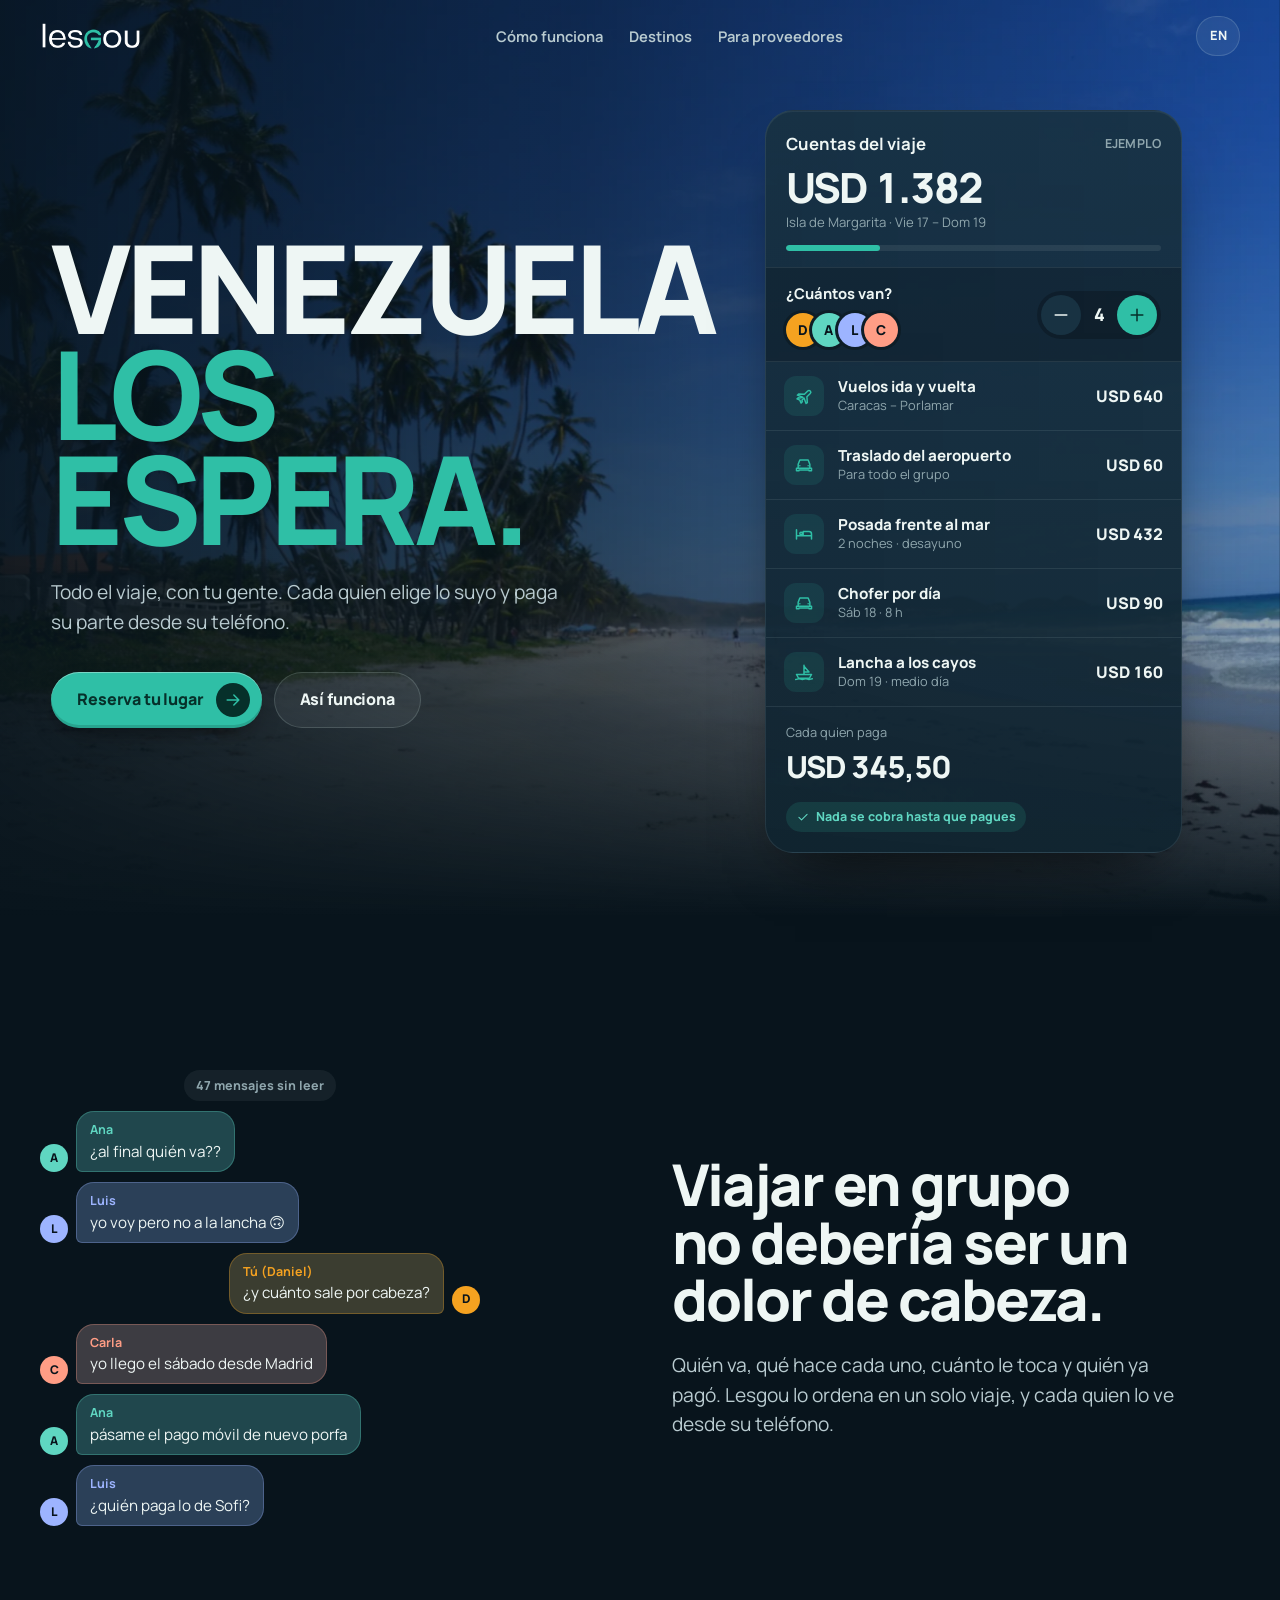
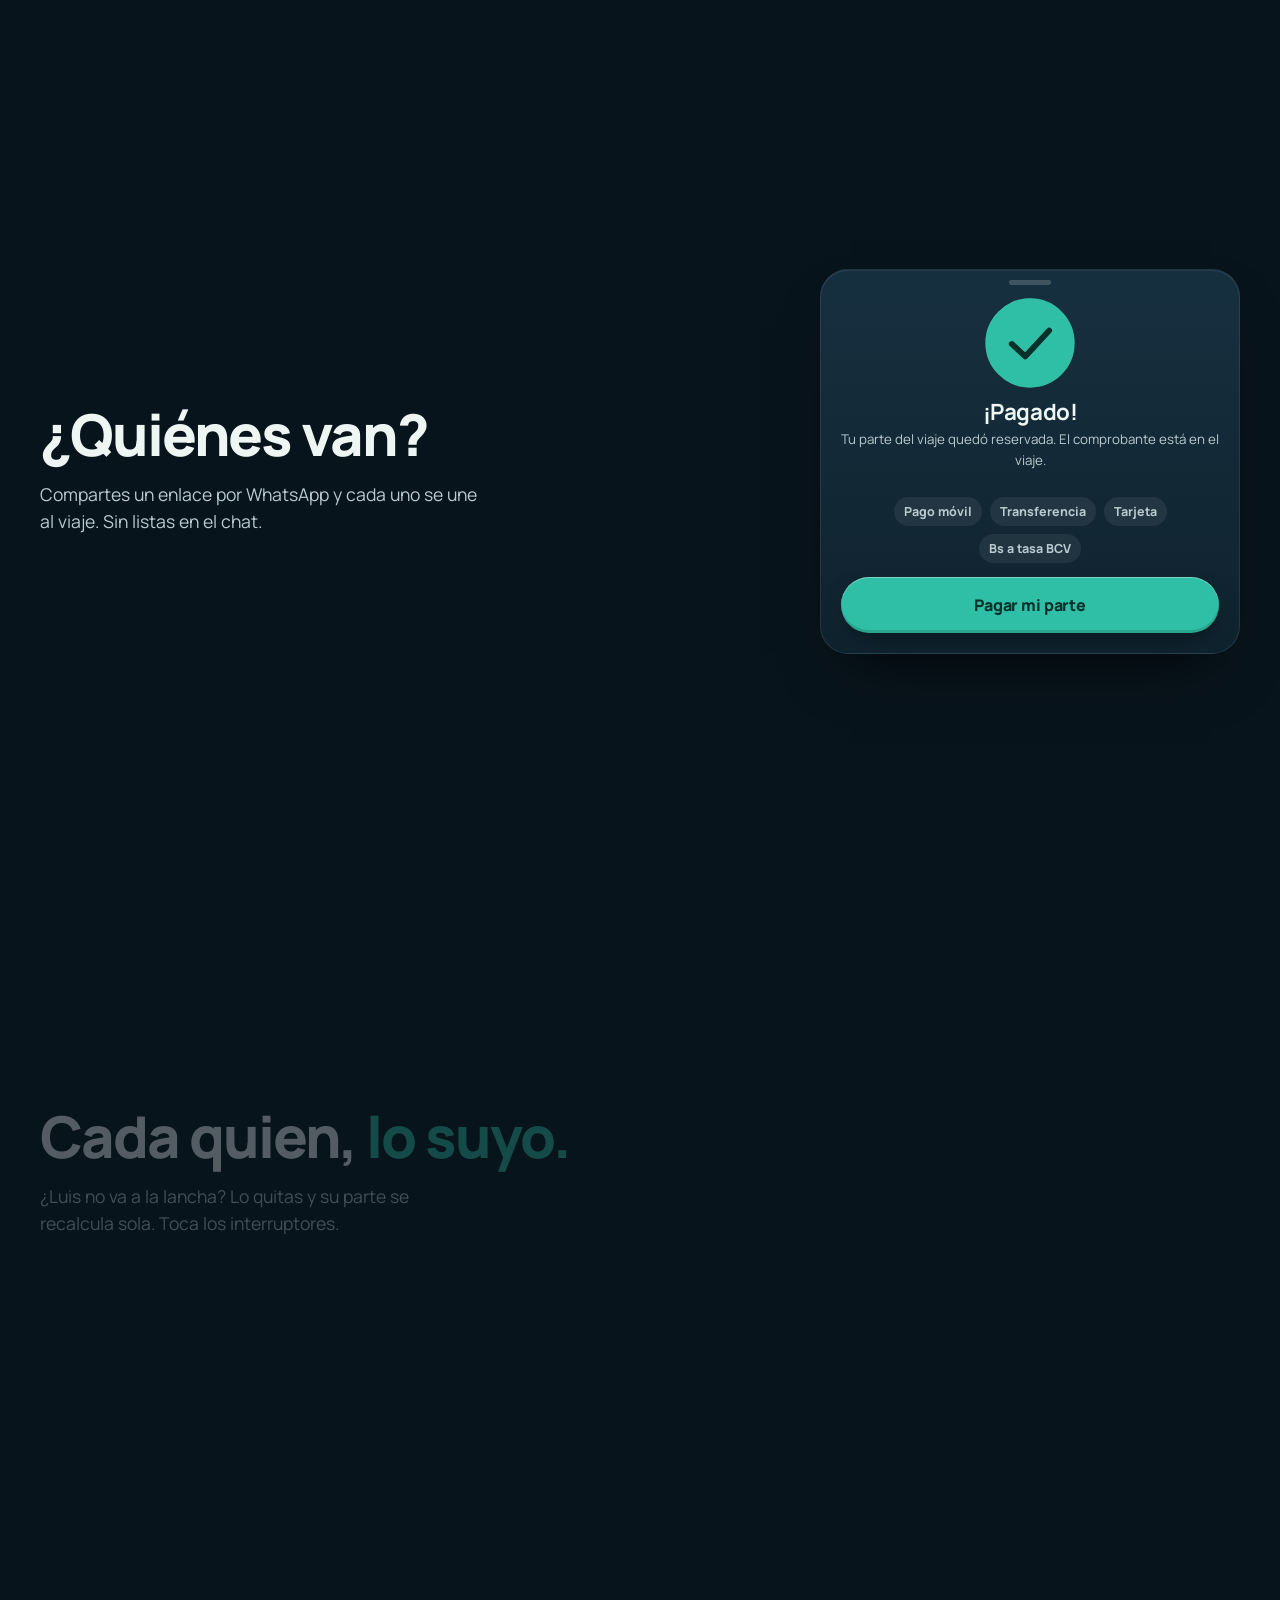
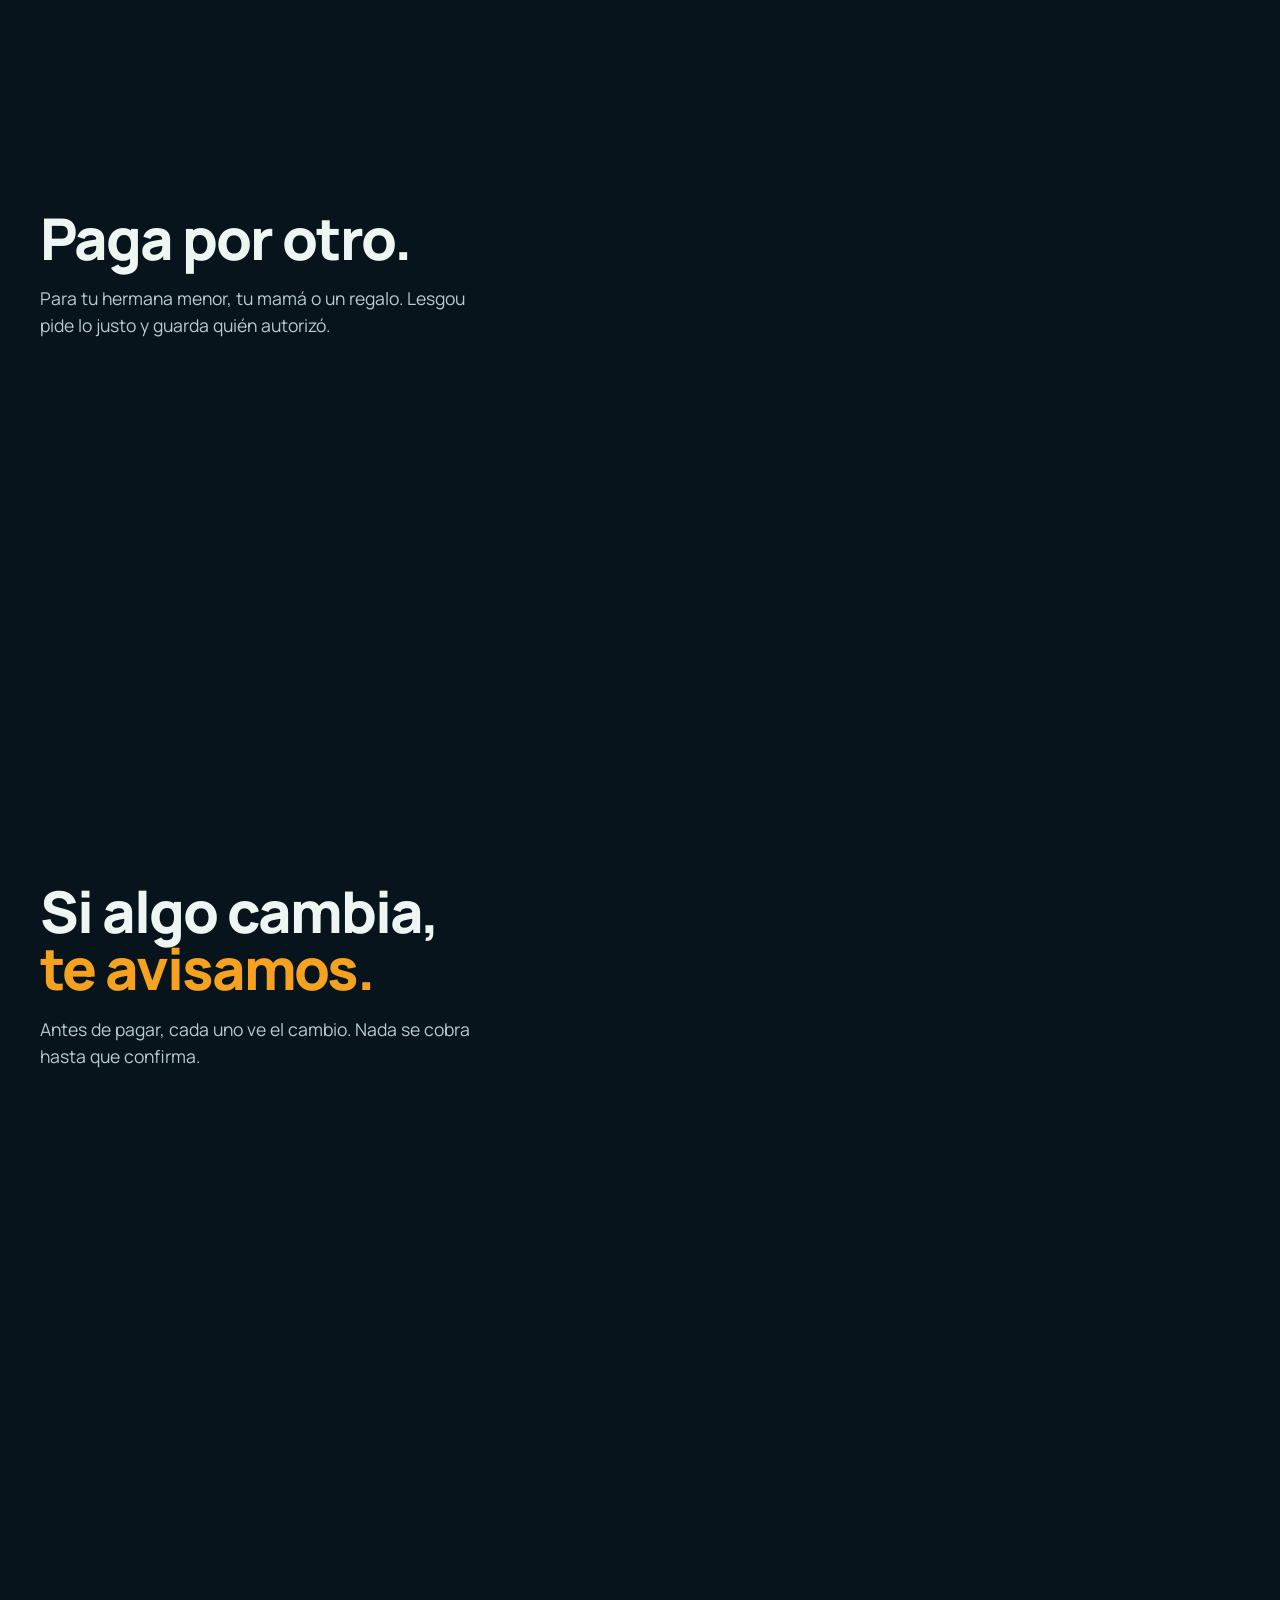
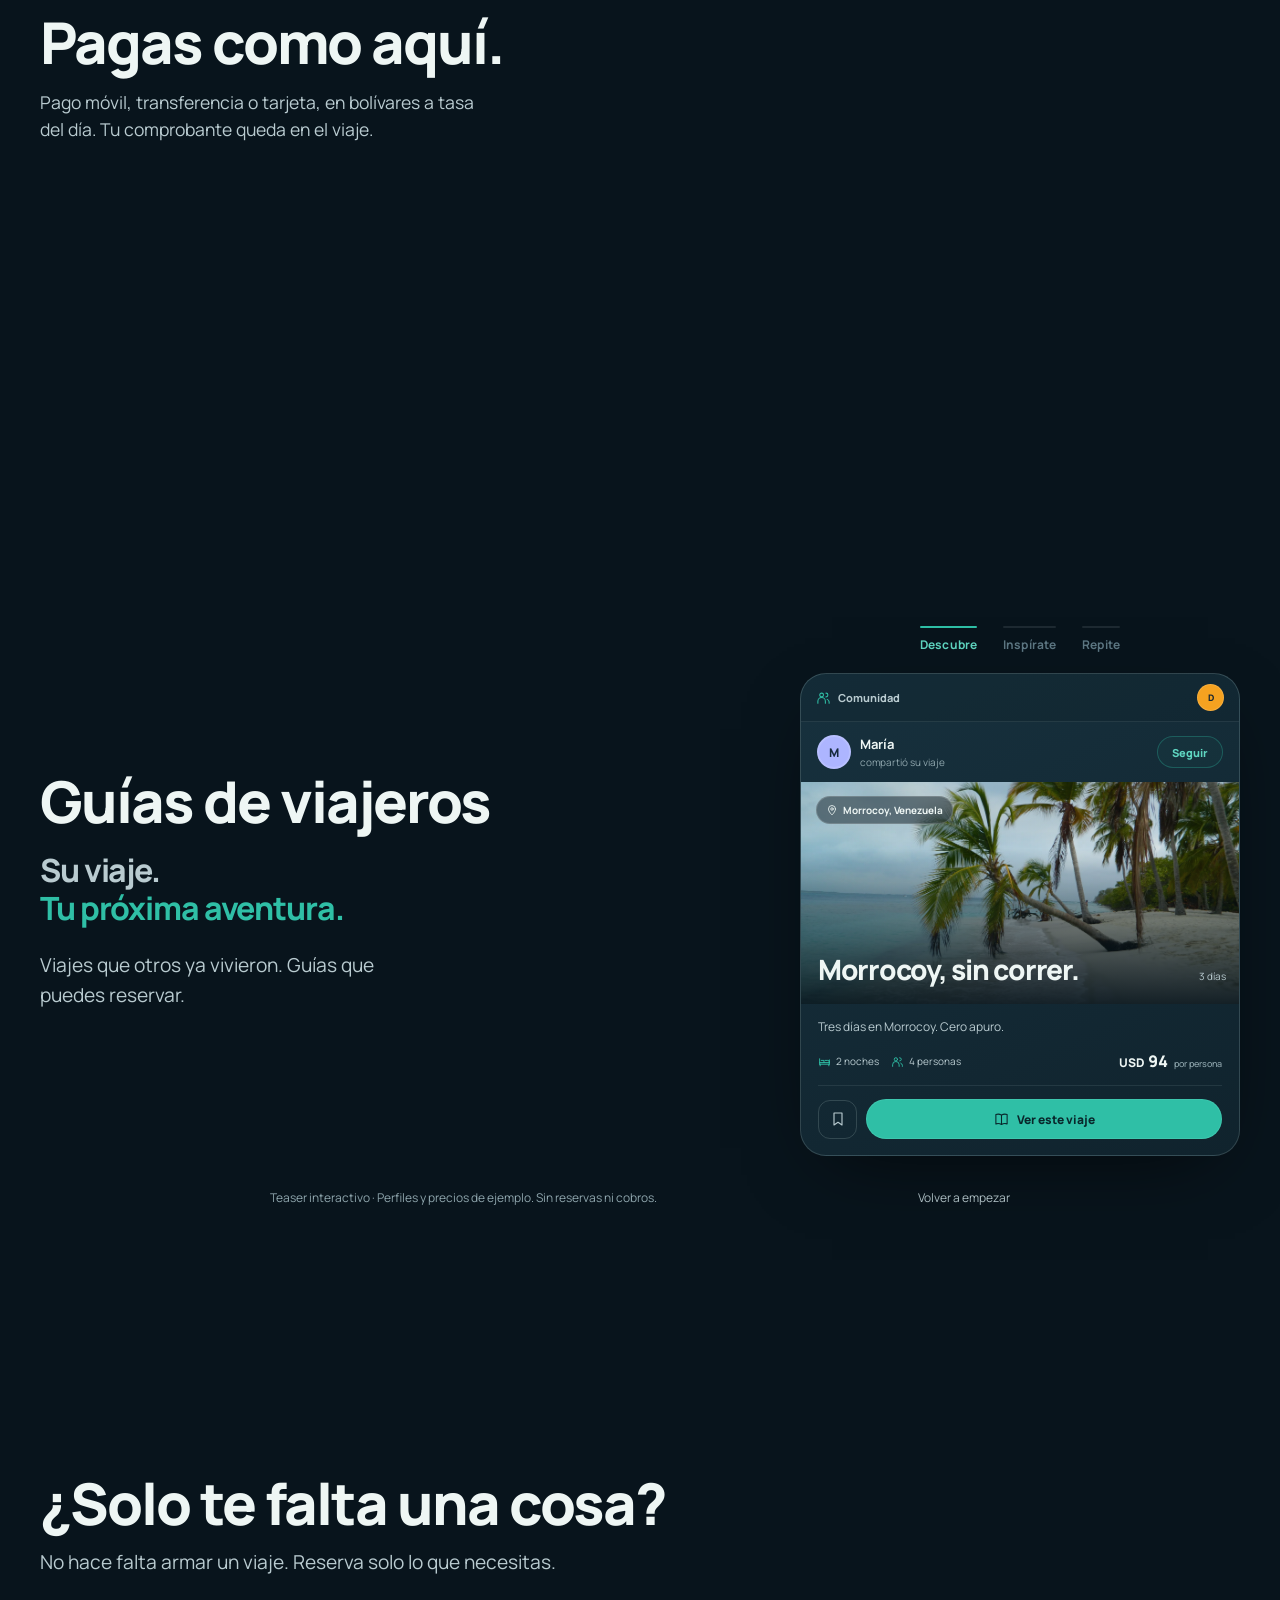
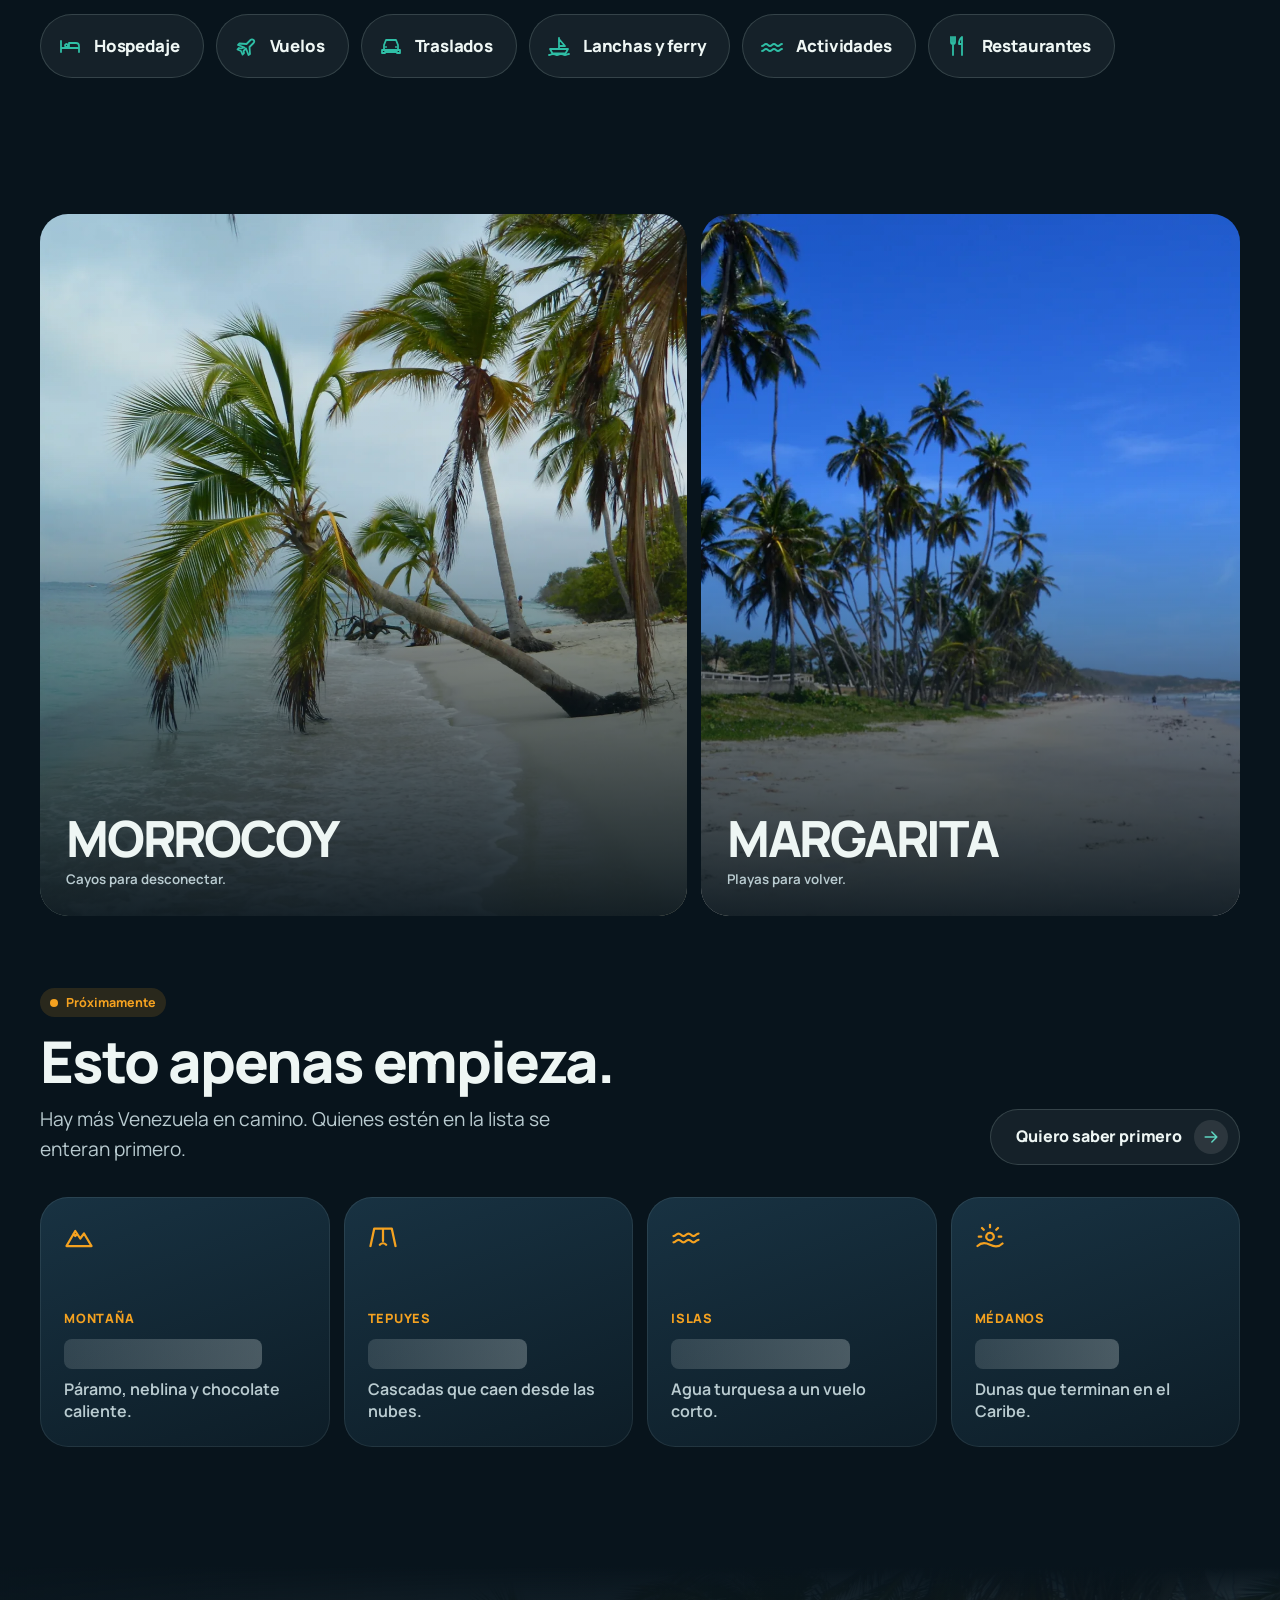
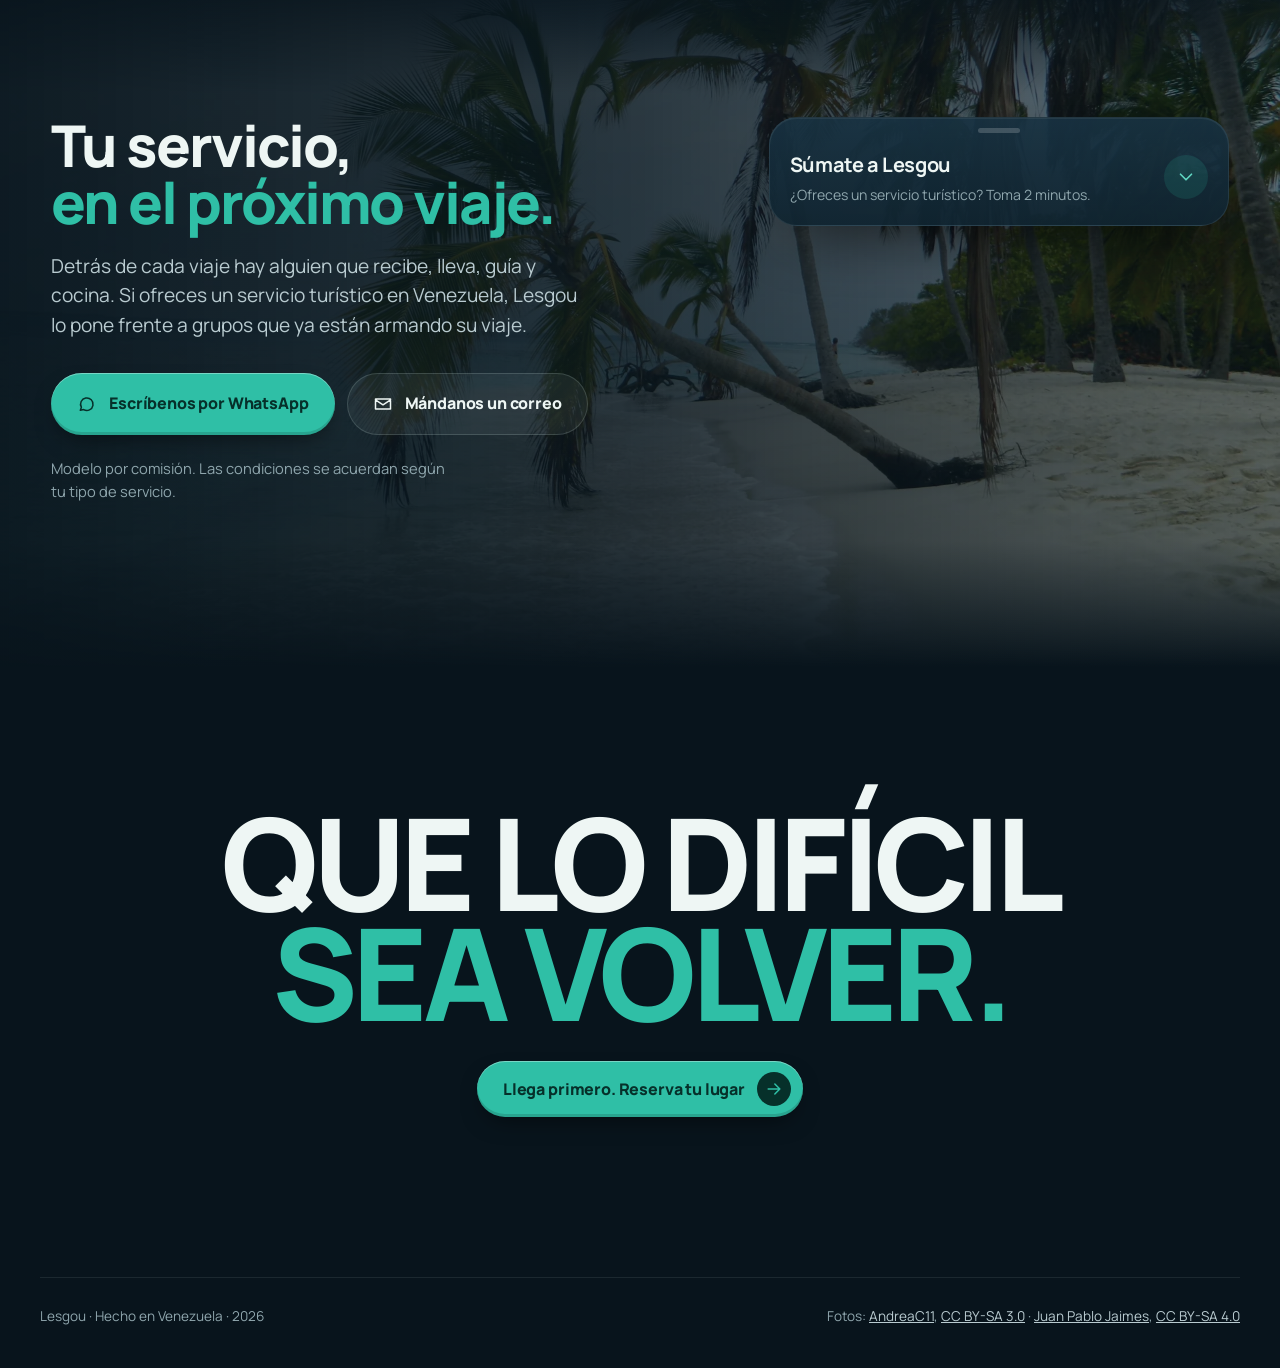
==== commit 1724b54c: "Give traveler guides a stronger heading and earlier placement" ====
--- a/index.html
+++ b/index.html
@@ -181,6 +181,15 @@
   </div>
 </section>
 
+<!-- Traveler guides: an interactive glimpse of following and repeating a trip. -->
+<section class="guides-section" id="guias" aria-label="Guías de viajeros" data-en-aria="Traveler guides">
+  <div class="wrap">
+    <lesgou-guides-preview>
+      <noscript><h2>Su viaje. Tu próxima aventura.</h2><p>Sigue a viajeros que te inspiran y descubre las guías de sus viajes.</p></noscript>
+    </lesgou-guides-preview>
+  </div>
+</section>
+
 <section class="single" aria-labelledby="single-title">
   <div class="wrap">
     <h2 class="h-l rv" id="single-title" data-en="Only missing one thing?">¿Solo te falta una cosa?</h2>
@@ -193,15 +202,6 @@
       <li class="fx fx-ghost"><svg class="icon"><use href="#i-wave"/></svg><span data-en="Activities">Actividades</span></li>
       <li class="fx fx-ghost"><svg class="icon"><use href="#i-food"/></svg><span data-en="Restaurants">Restaurantes</span></li>
     </ul>
-  </div>
-</section>
-
-<!-- Traveler guides: an interactive glimpse of following and repeating a trip. -->
-<section class="guides-section" id="guias" aria-label="Guías de viajeros" data-en-aria="Traveler guides">
-  <div class="wrap">
-    <lesgou-guides-preview>
-      <noscript><h2>Su viaje. Tu próxima aventura.</h2><p>Sigue a viajeros que te inspiran y descubre las guías de sus viajes.</p></noscript>
-    </lesgou-guides-preview>
   </div>
 </section>
 
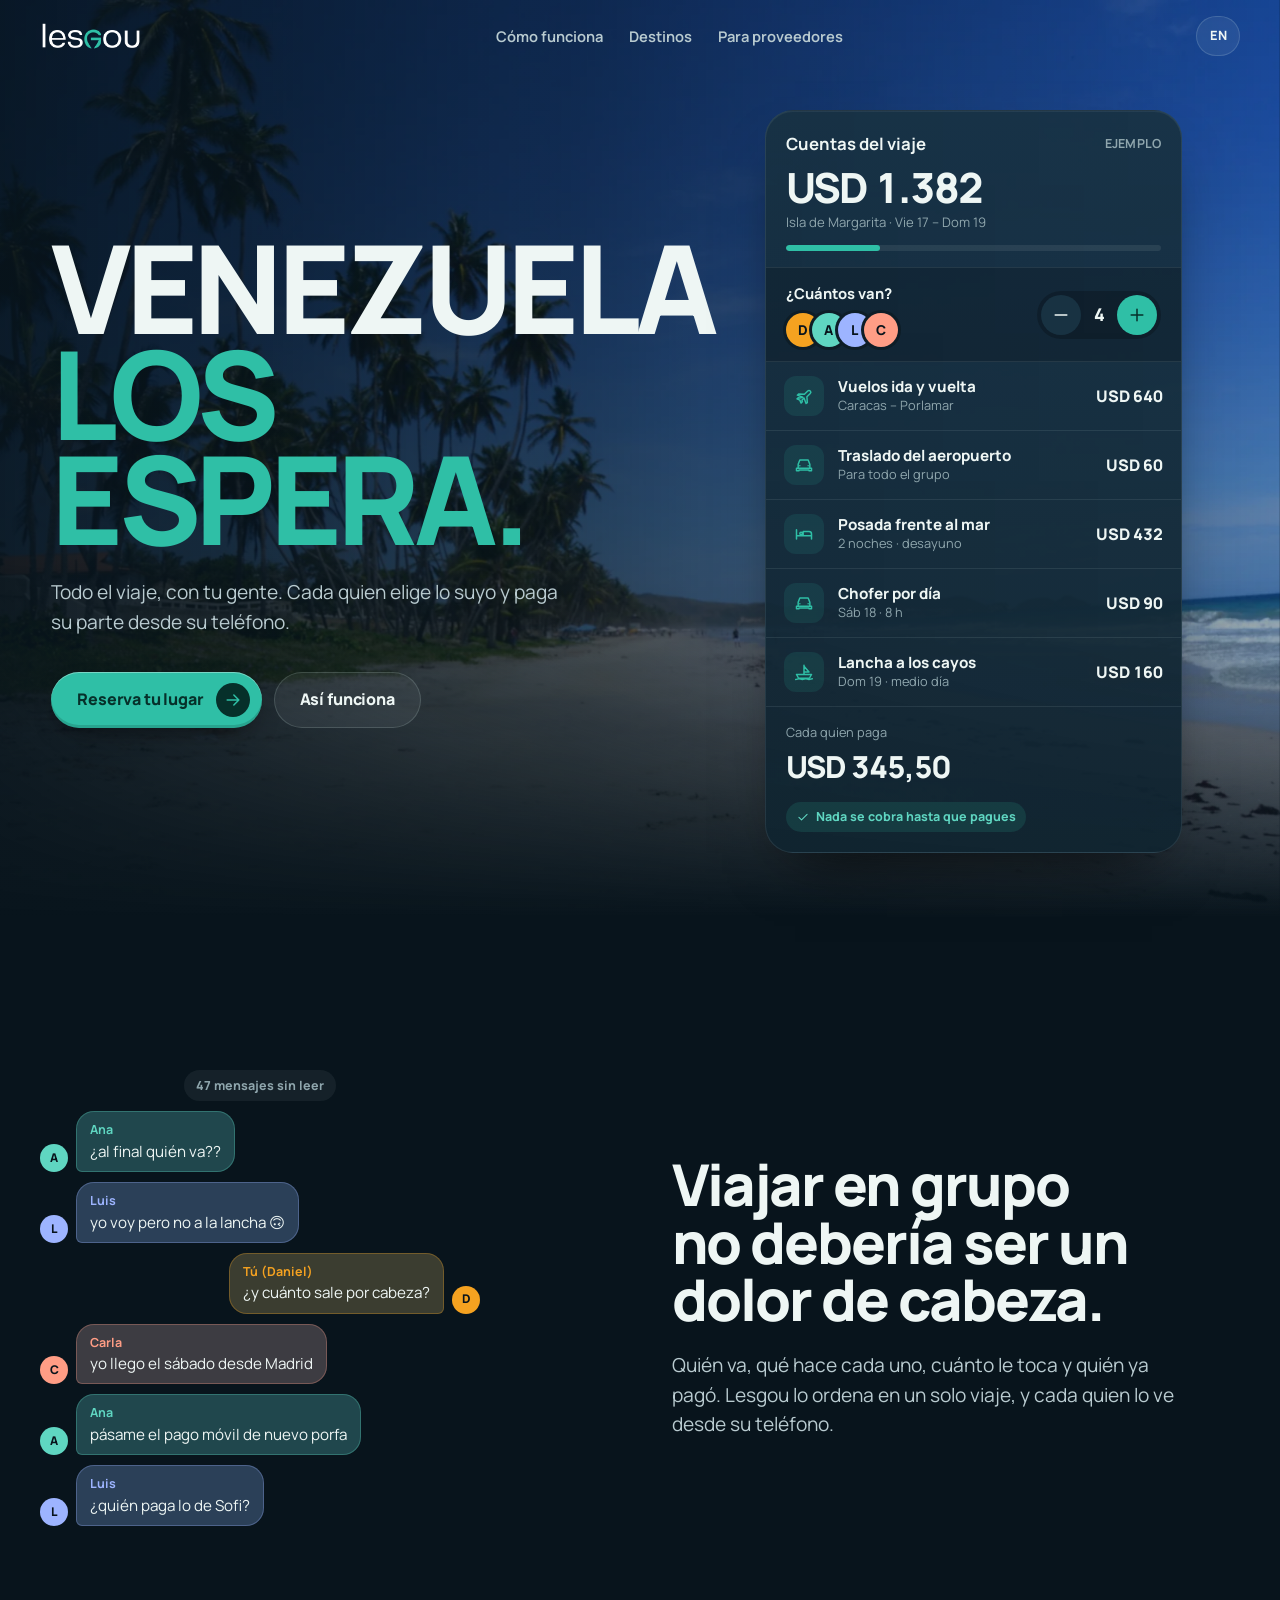
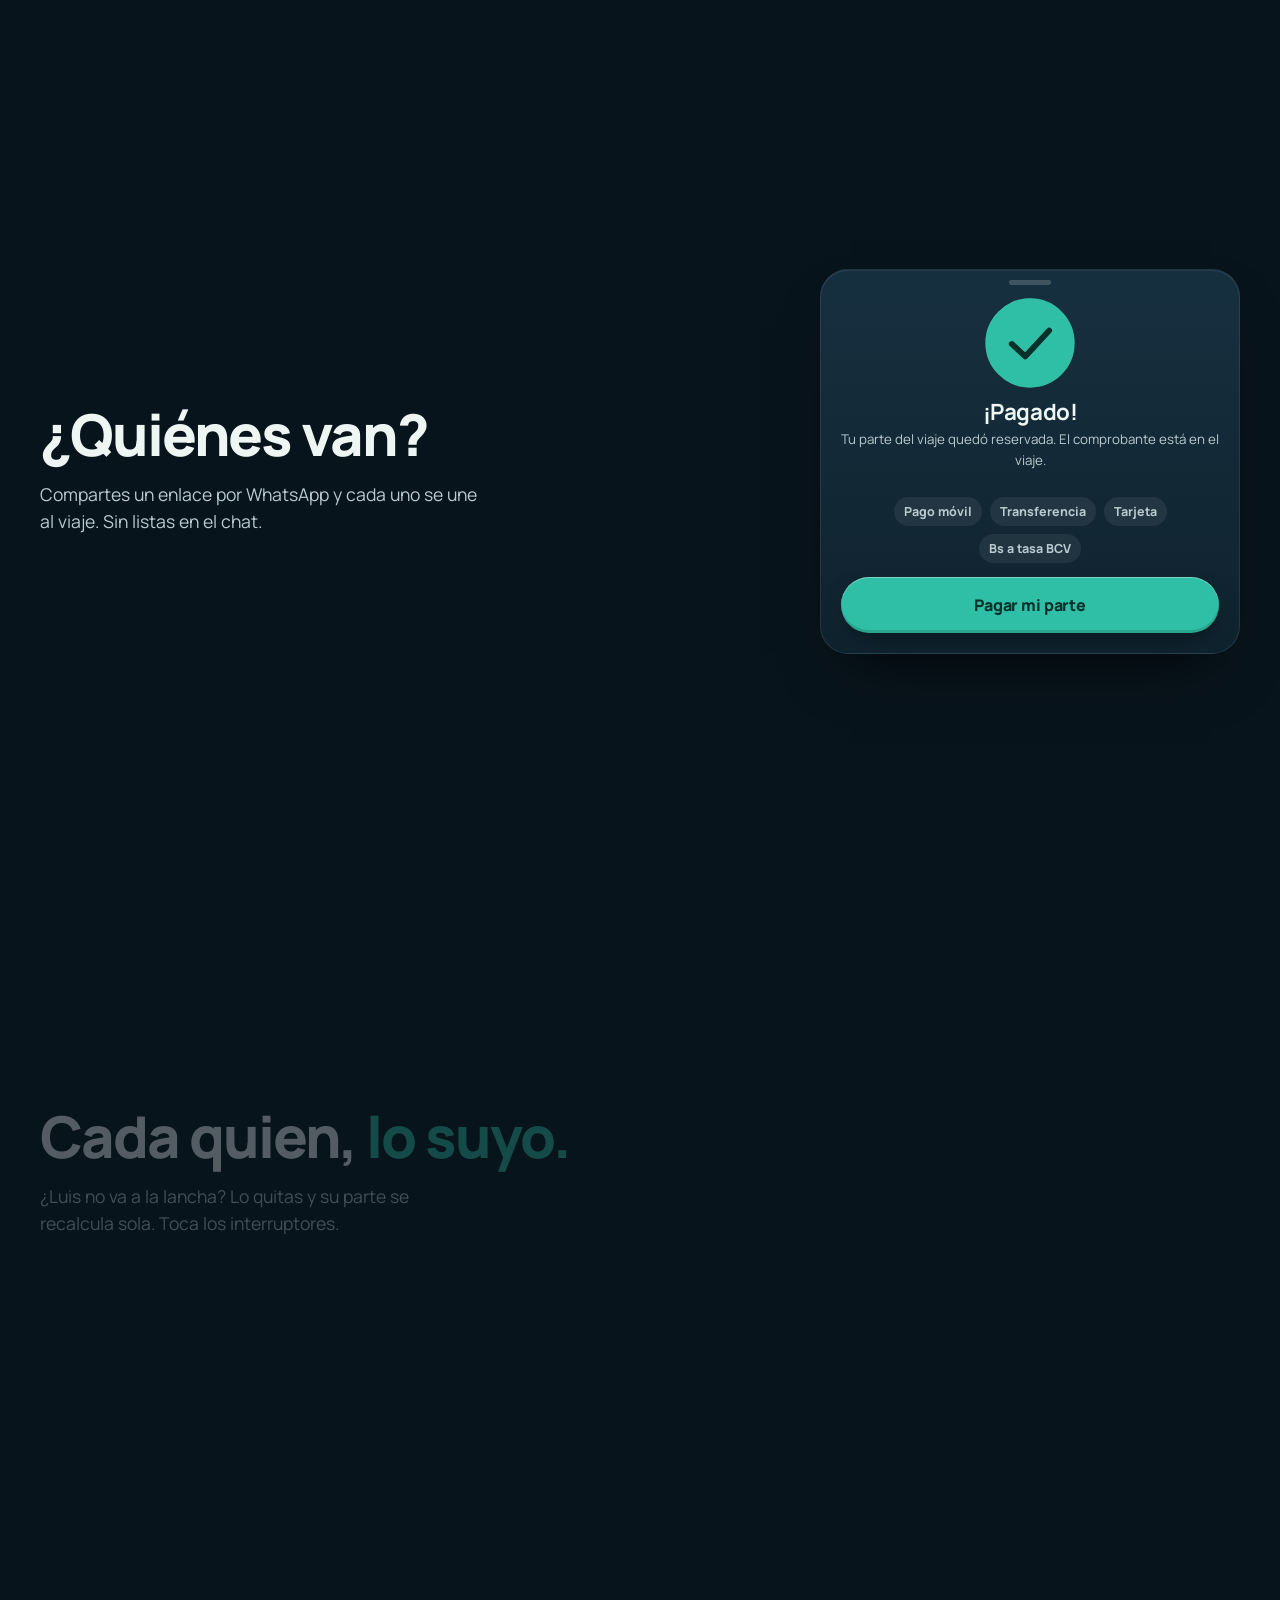
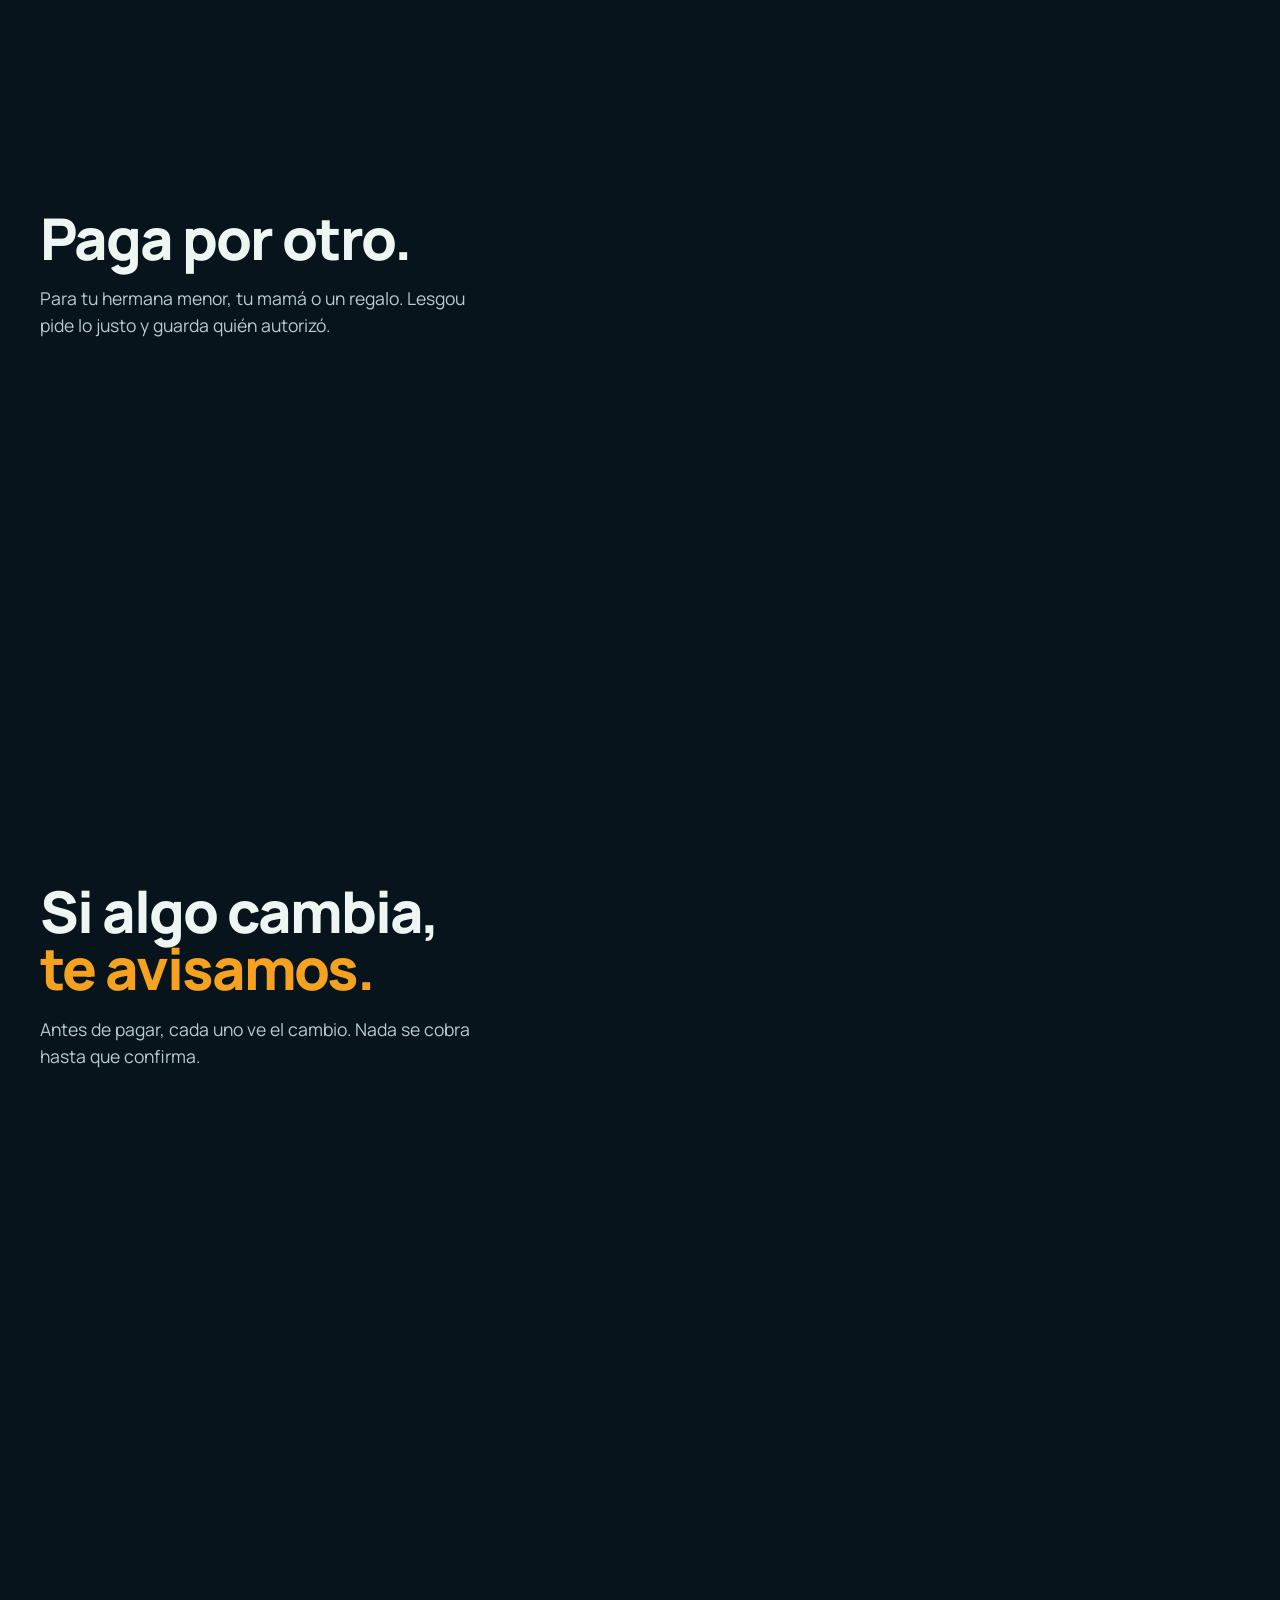
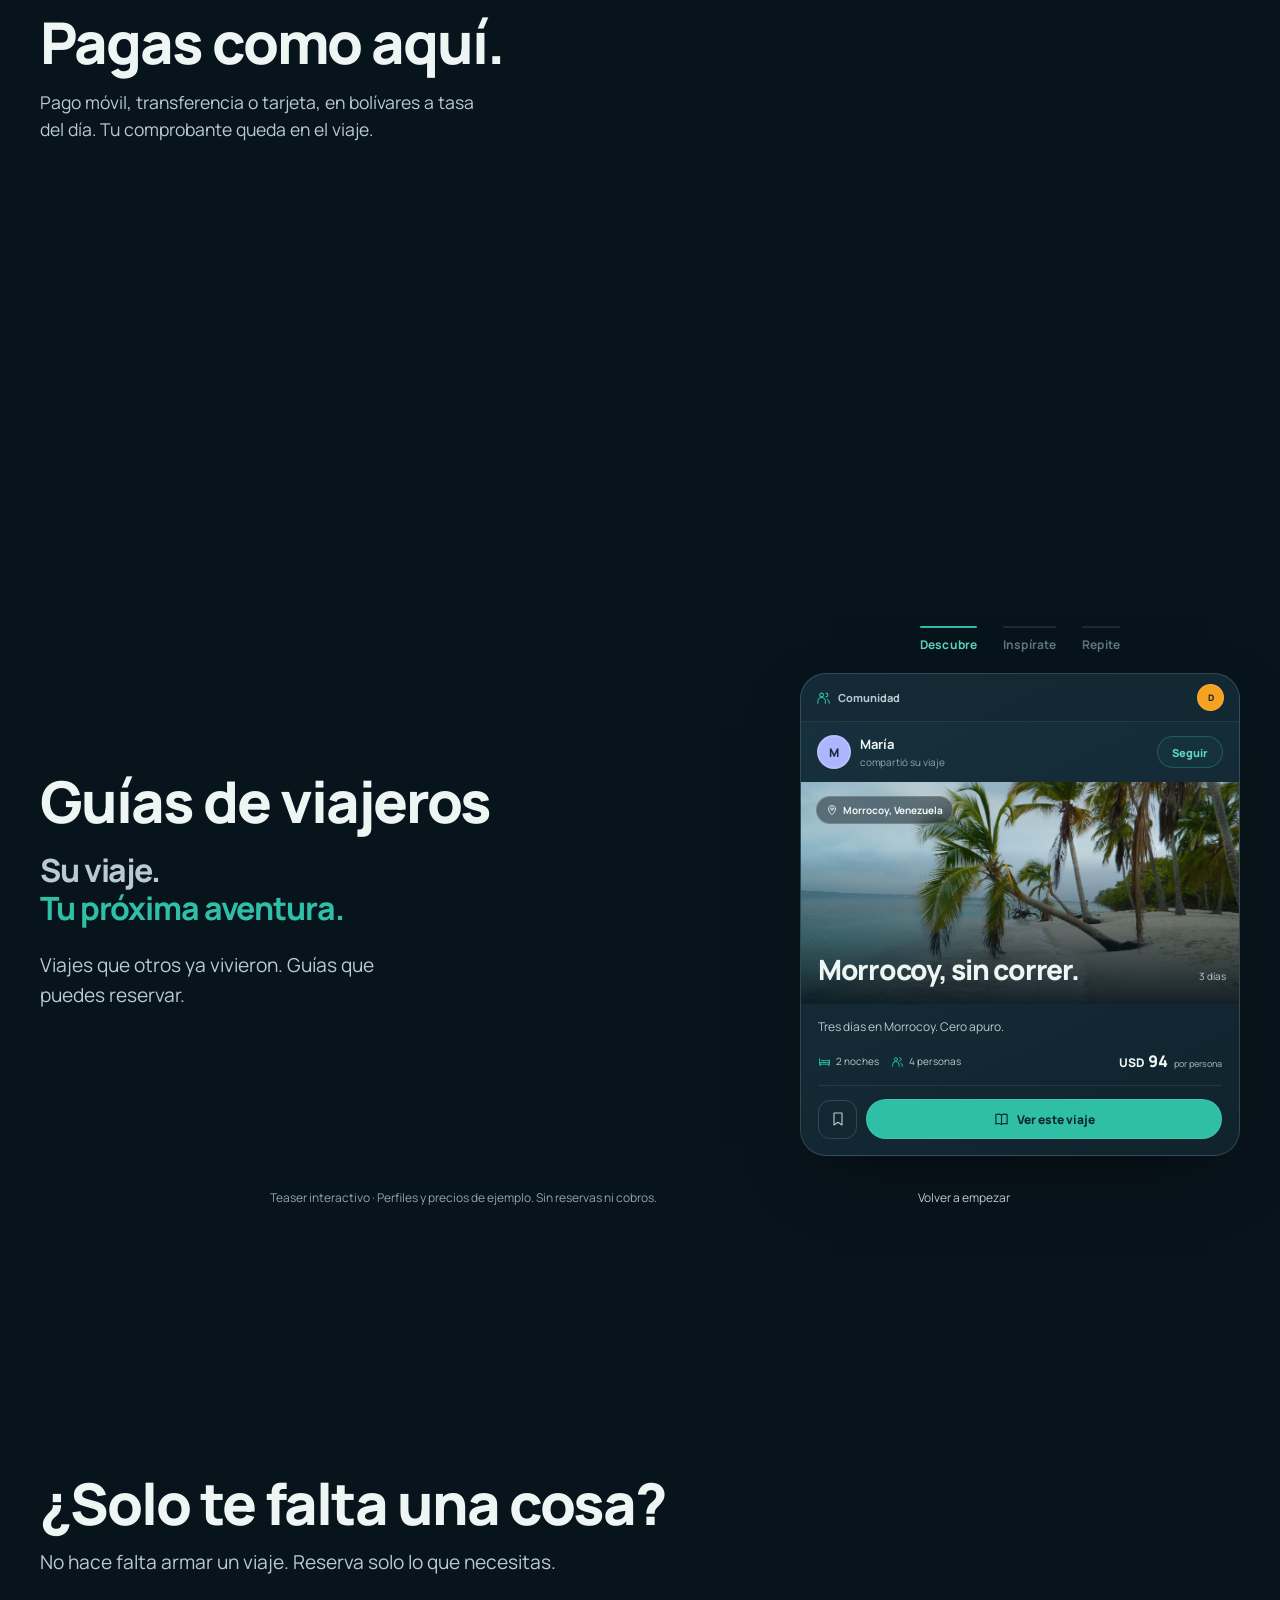
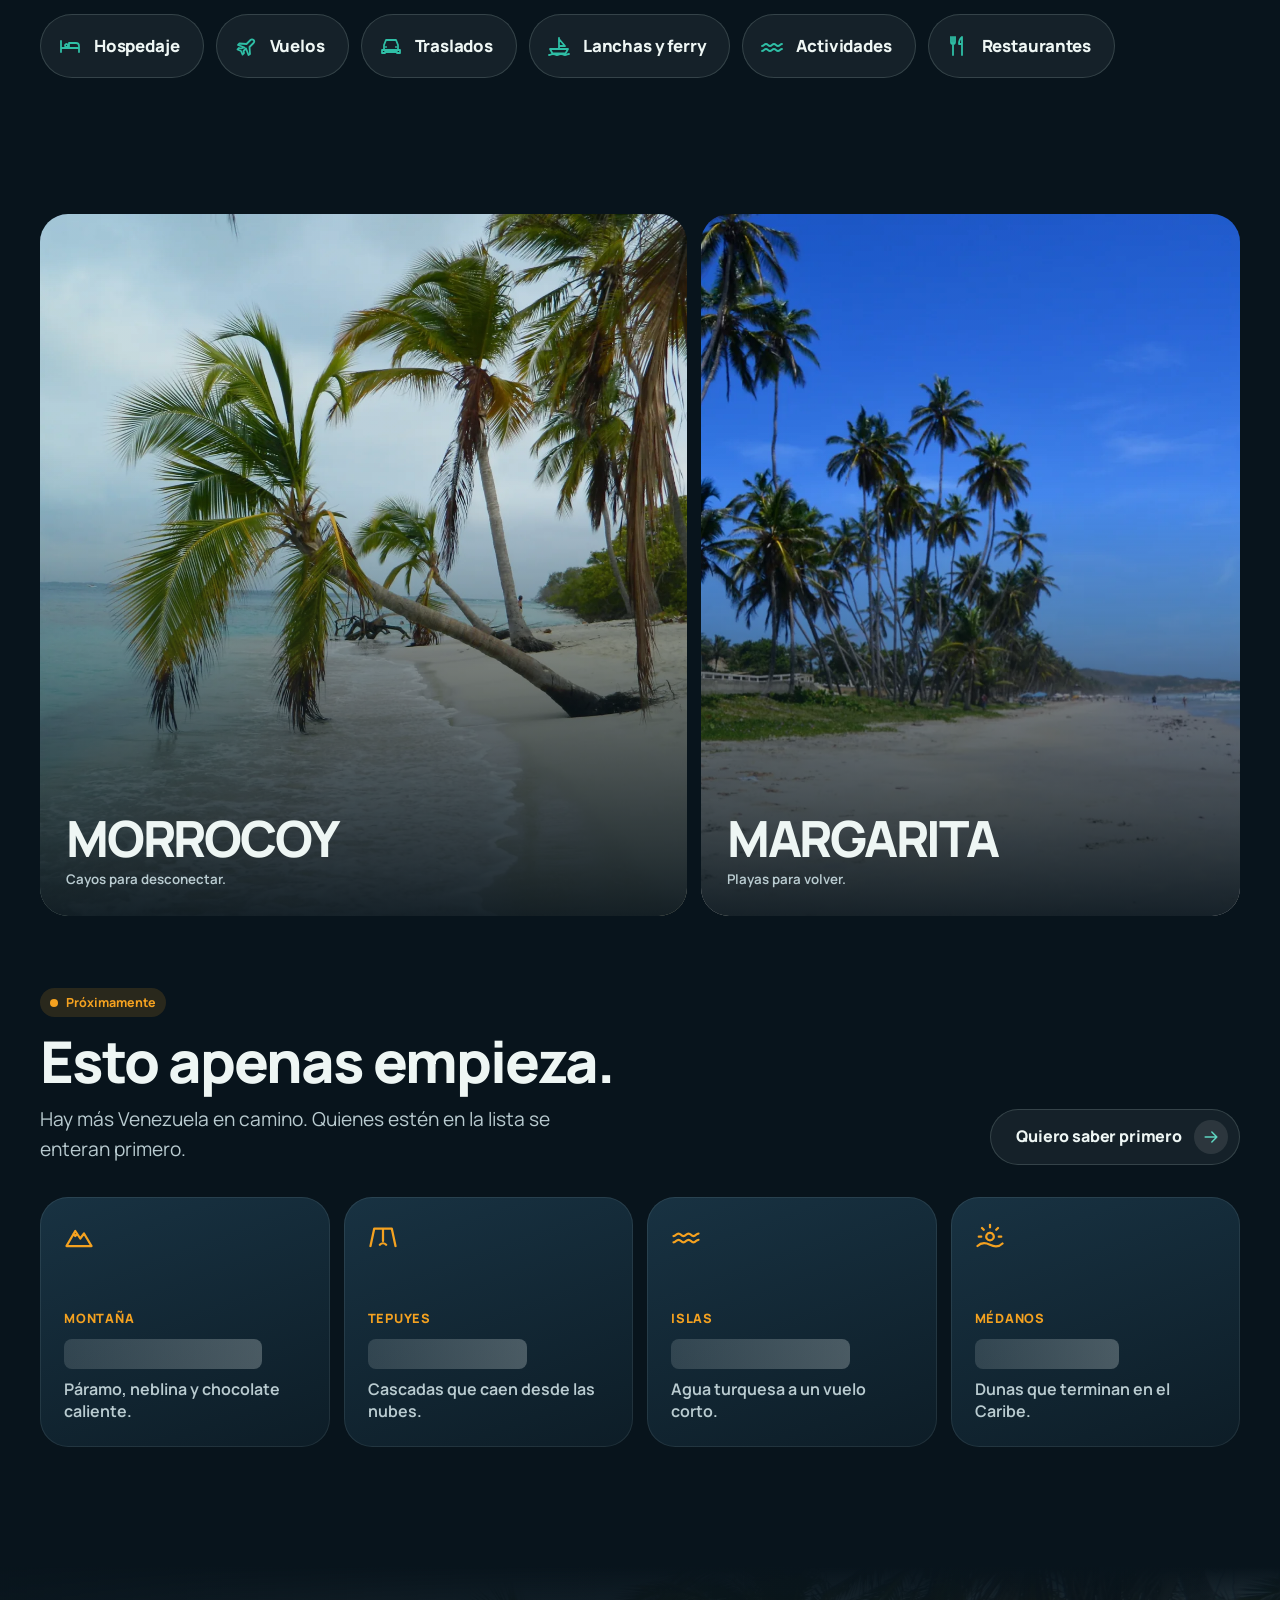
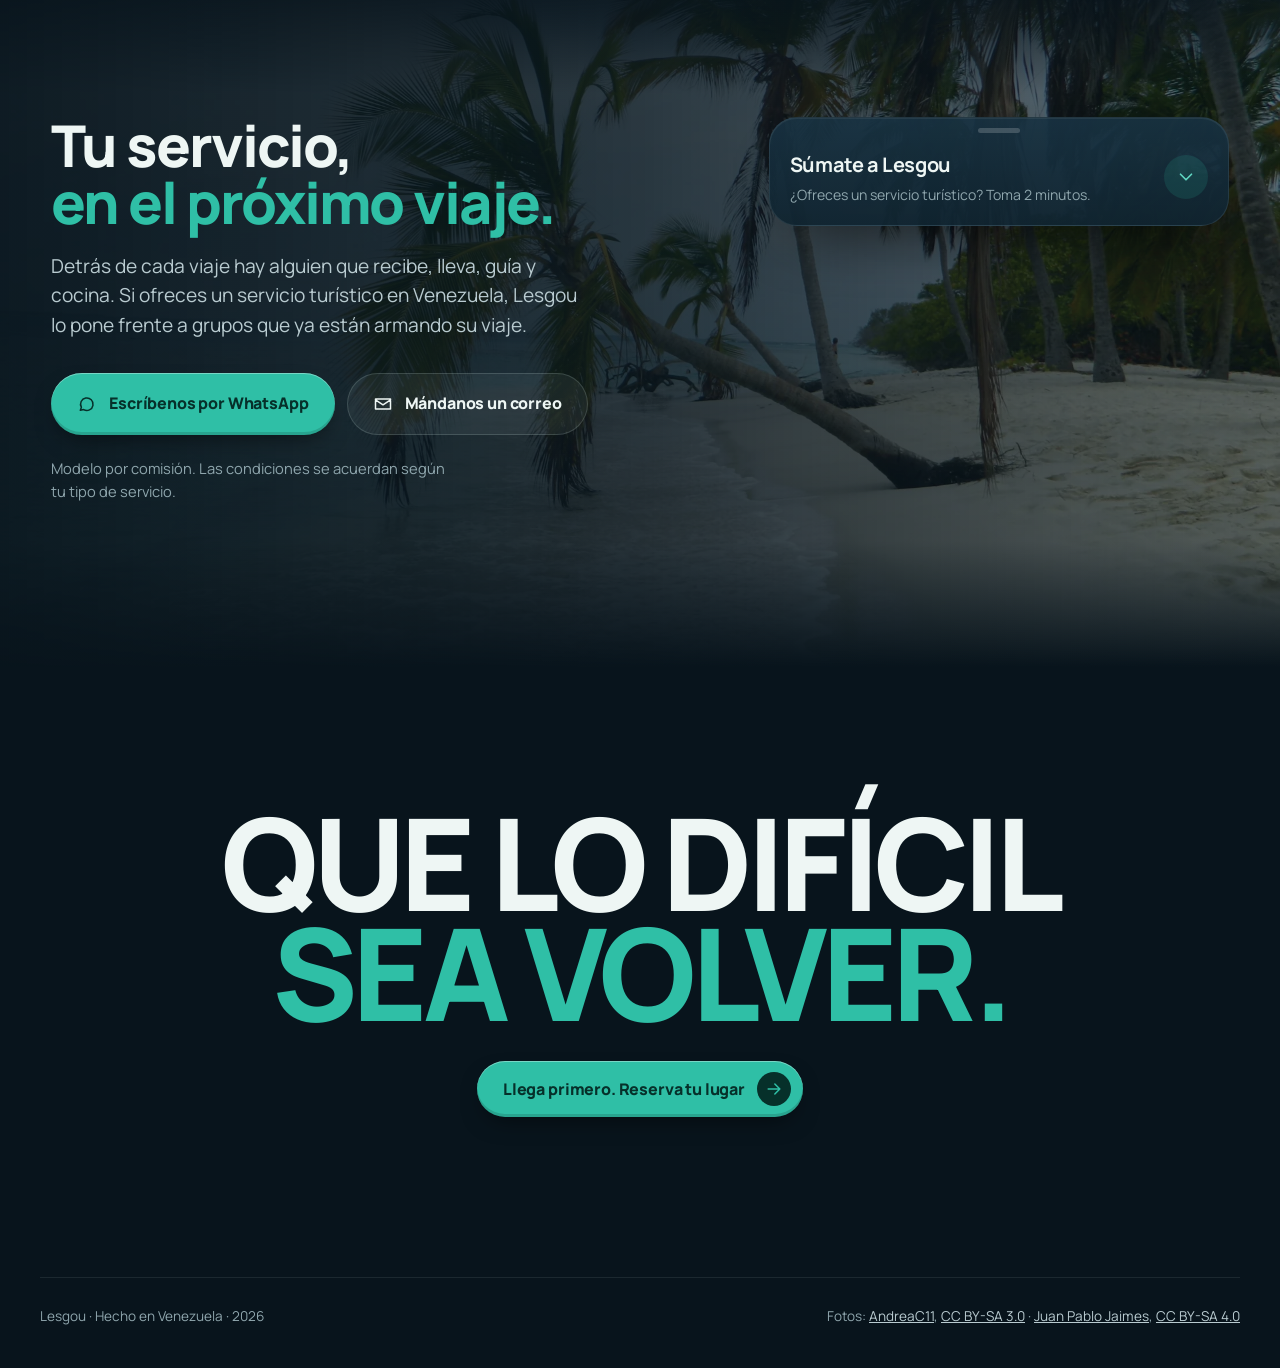
==== commit 4efc13cd: "Match traveler guides effects to the landing page motion" ====
--- a/index.html
+++ b/index.html
@@ -184,7 +184,7 @@
 <!-- Traveler guides: an interactive glimpse of following and repeating a trip. -->
 <section class="guides-section" id="guias" aria-label="Guías de viajeros" data-en-aria="Traveler guides">
   <div class="wrap">
-    <lesgou-guides-preview>
+    <lesgou-guides-preview class="rv">
       <noscript><h2>Su viaje. Tu próxima aventura.</h2><p>Sigue a viajeros que te inspiran y descubre las guías de sus viajes.</p></noscript>
     </lesgou-guides-preview>
   </div>
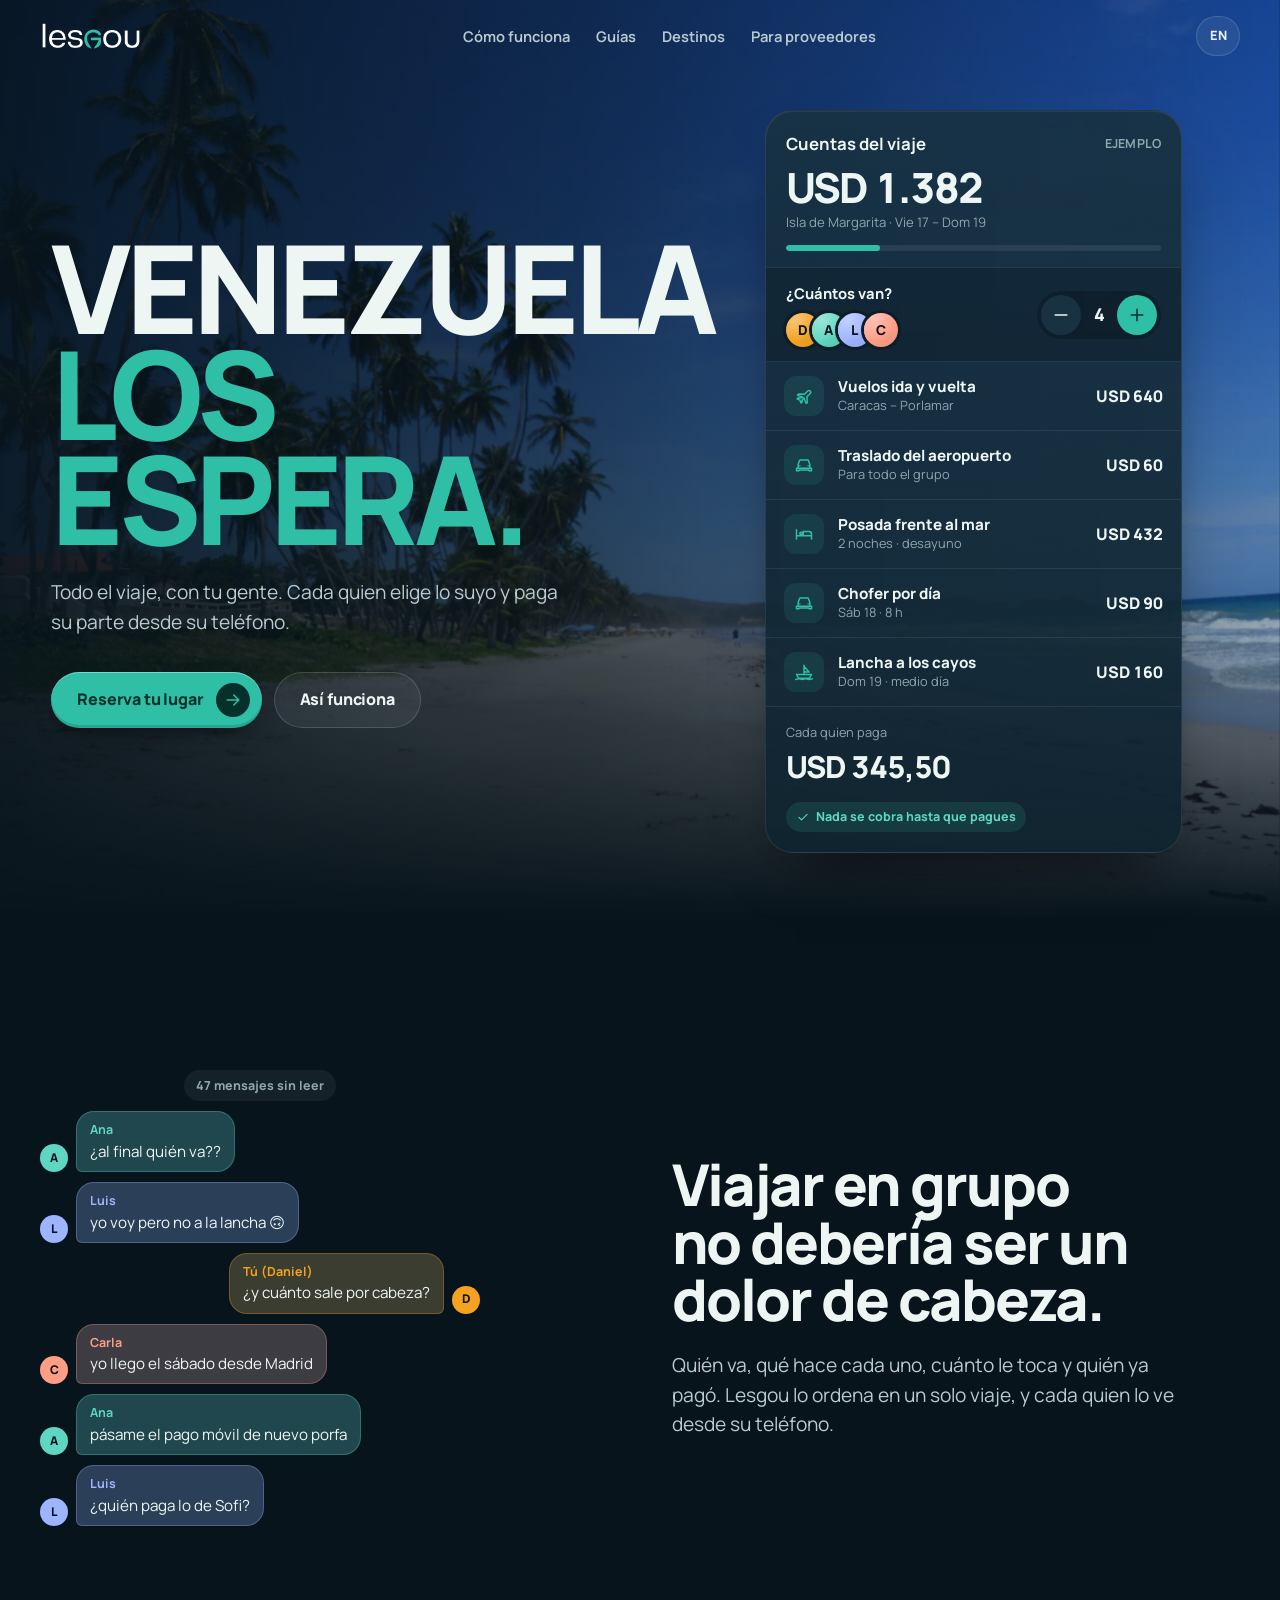
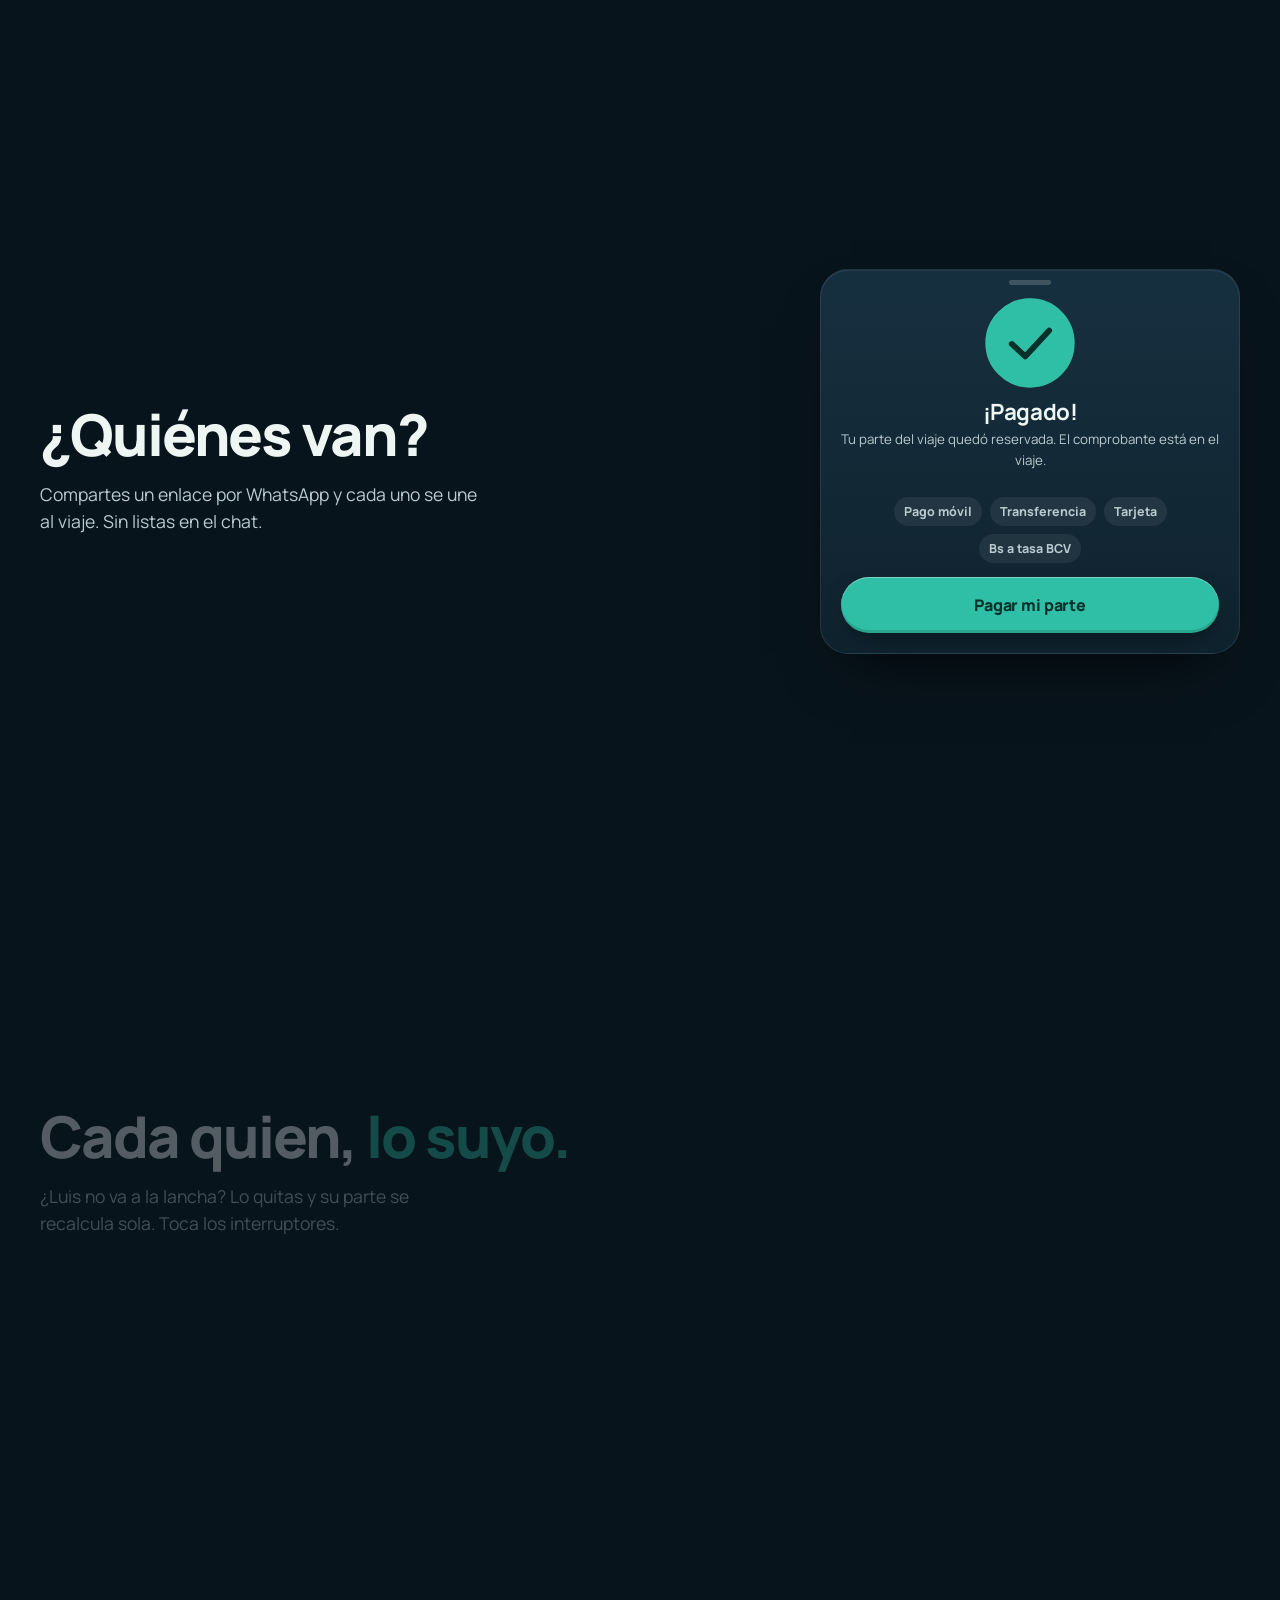
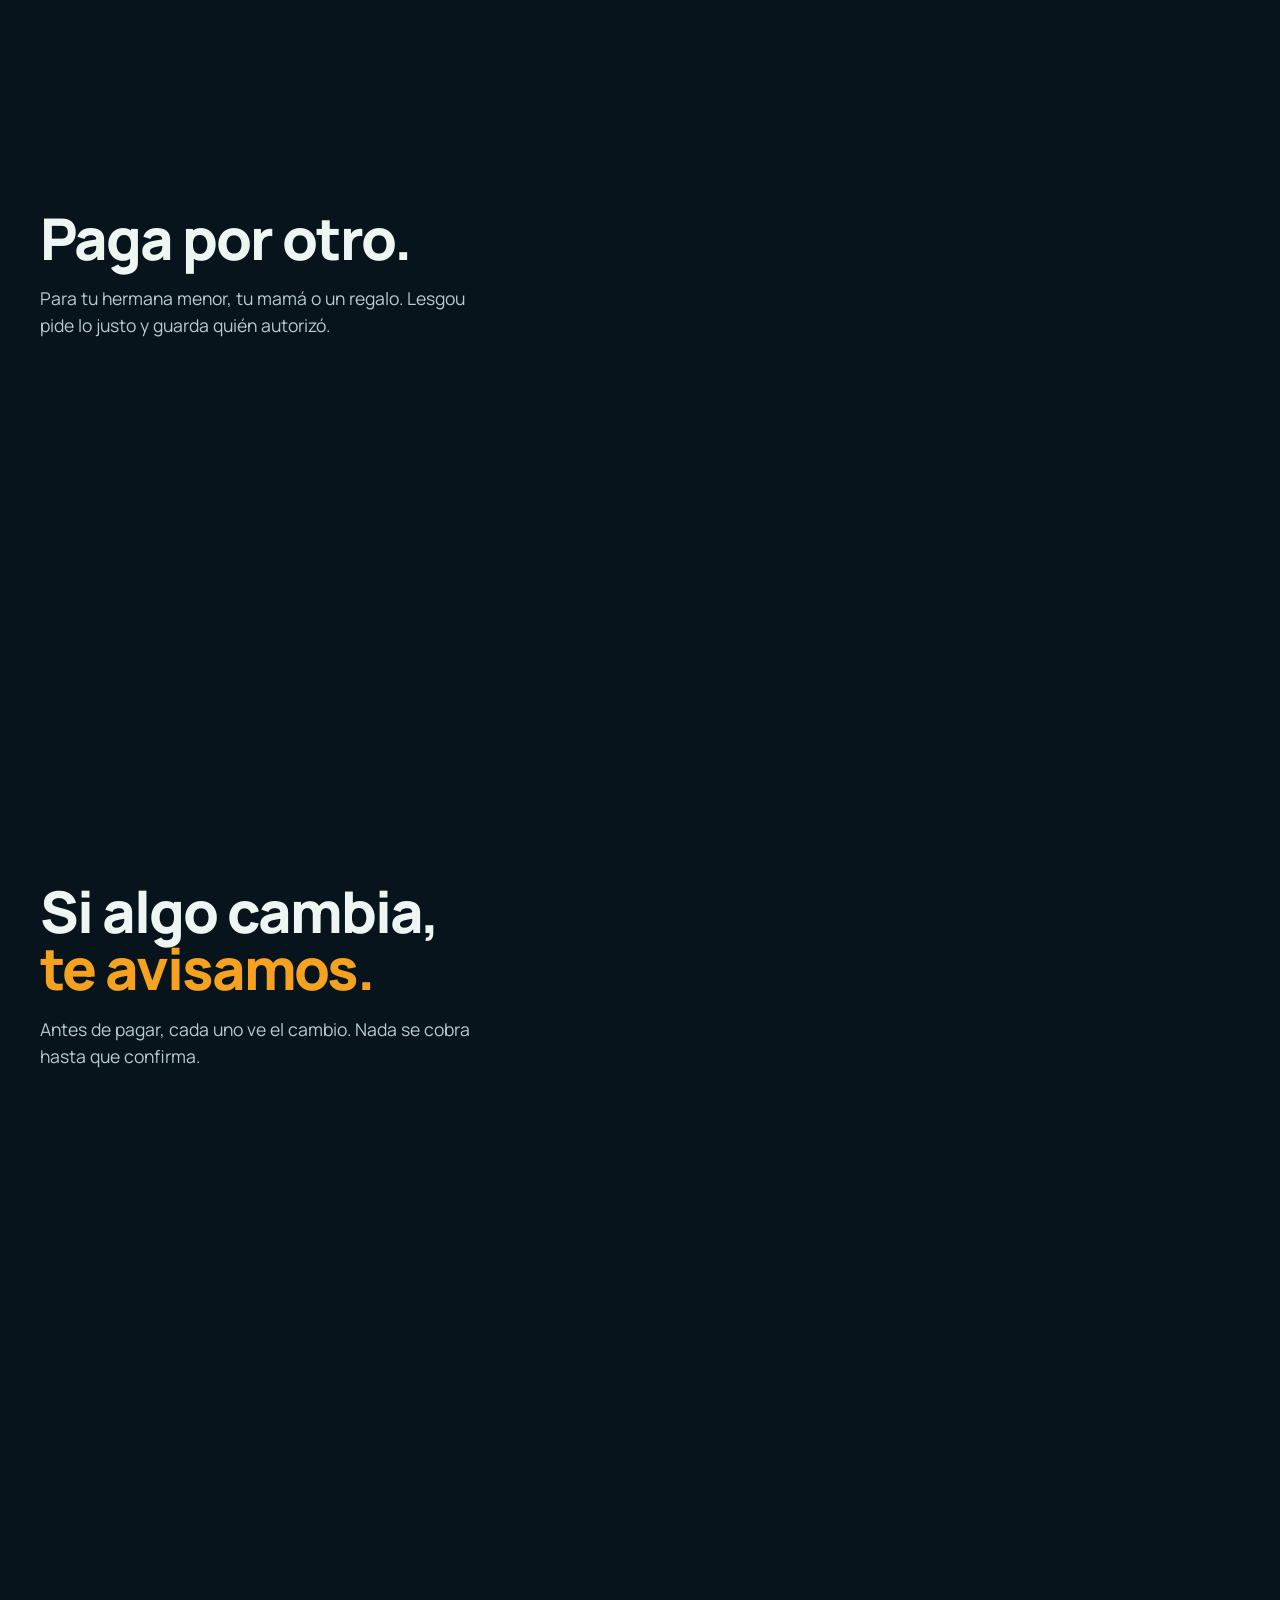
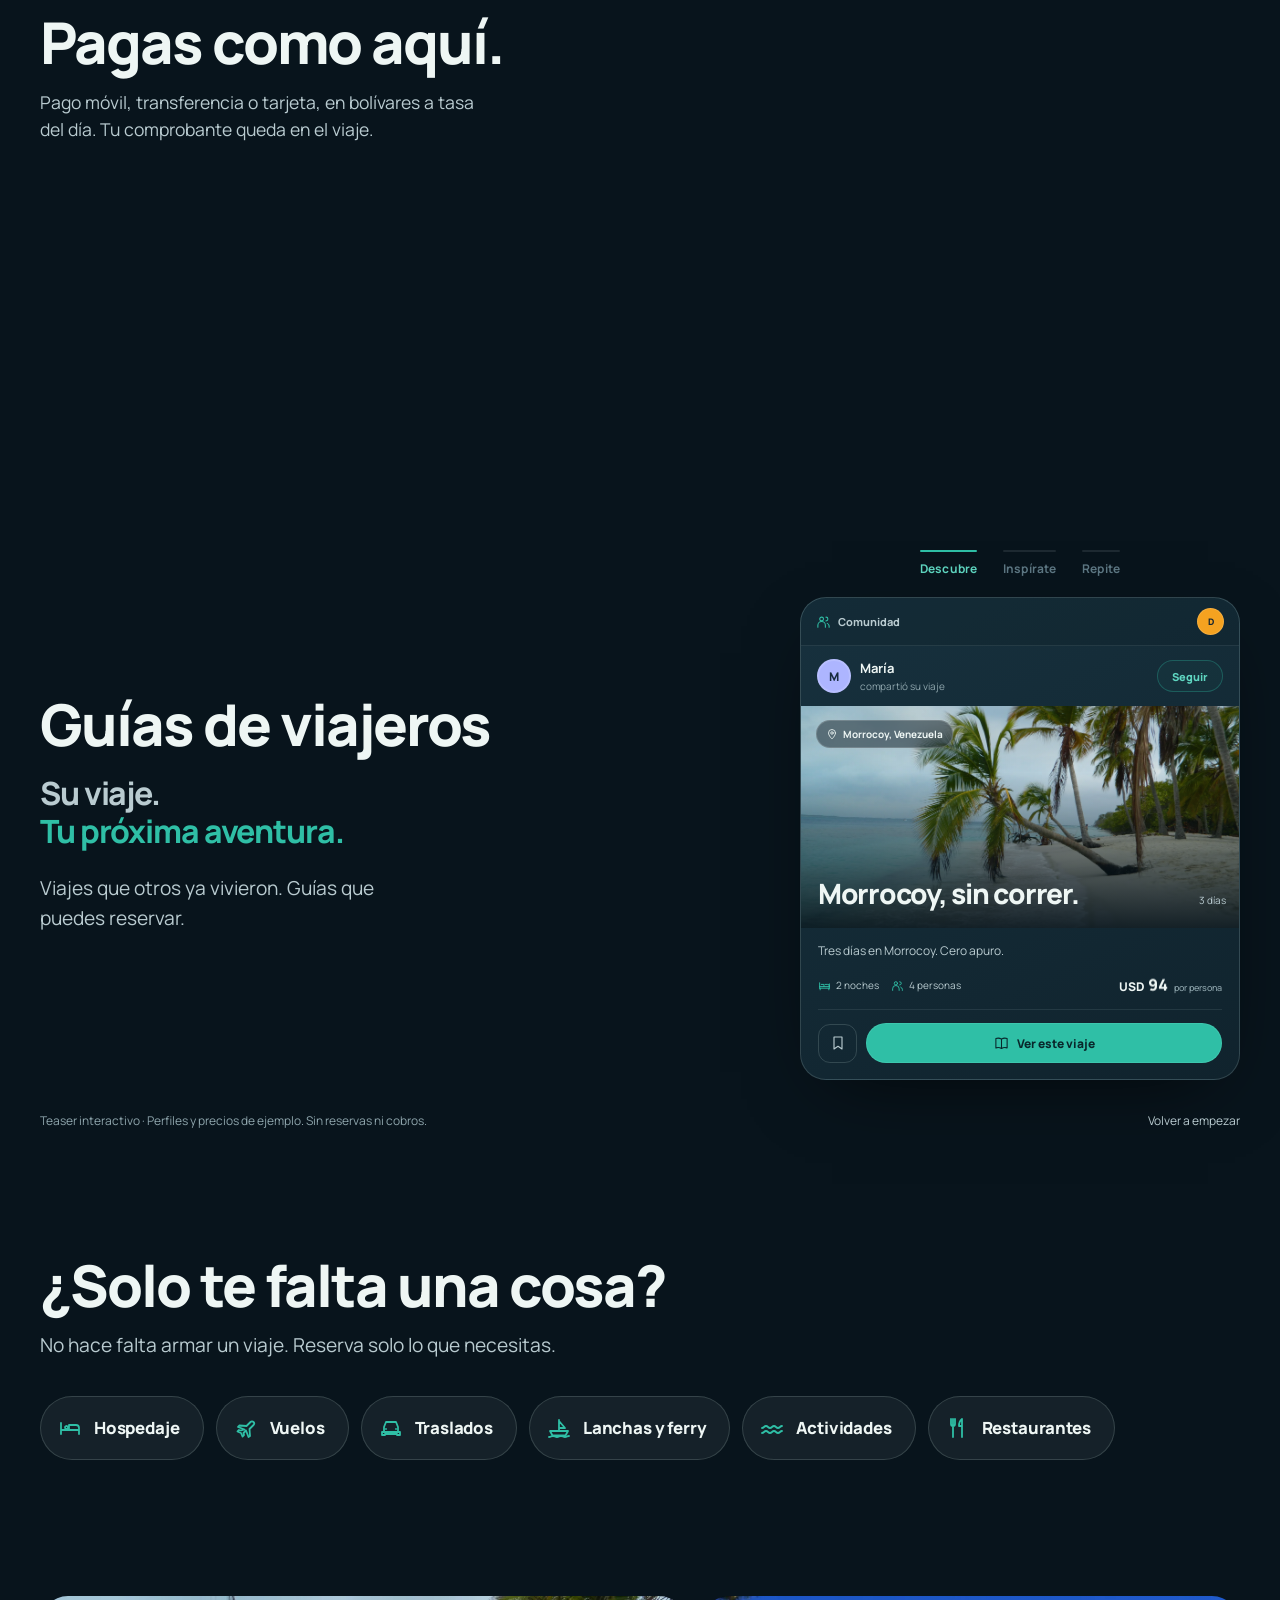
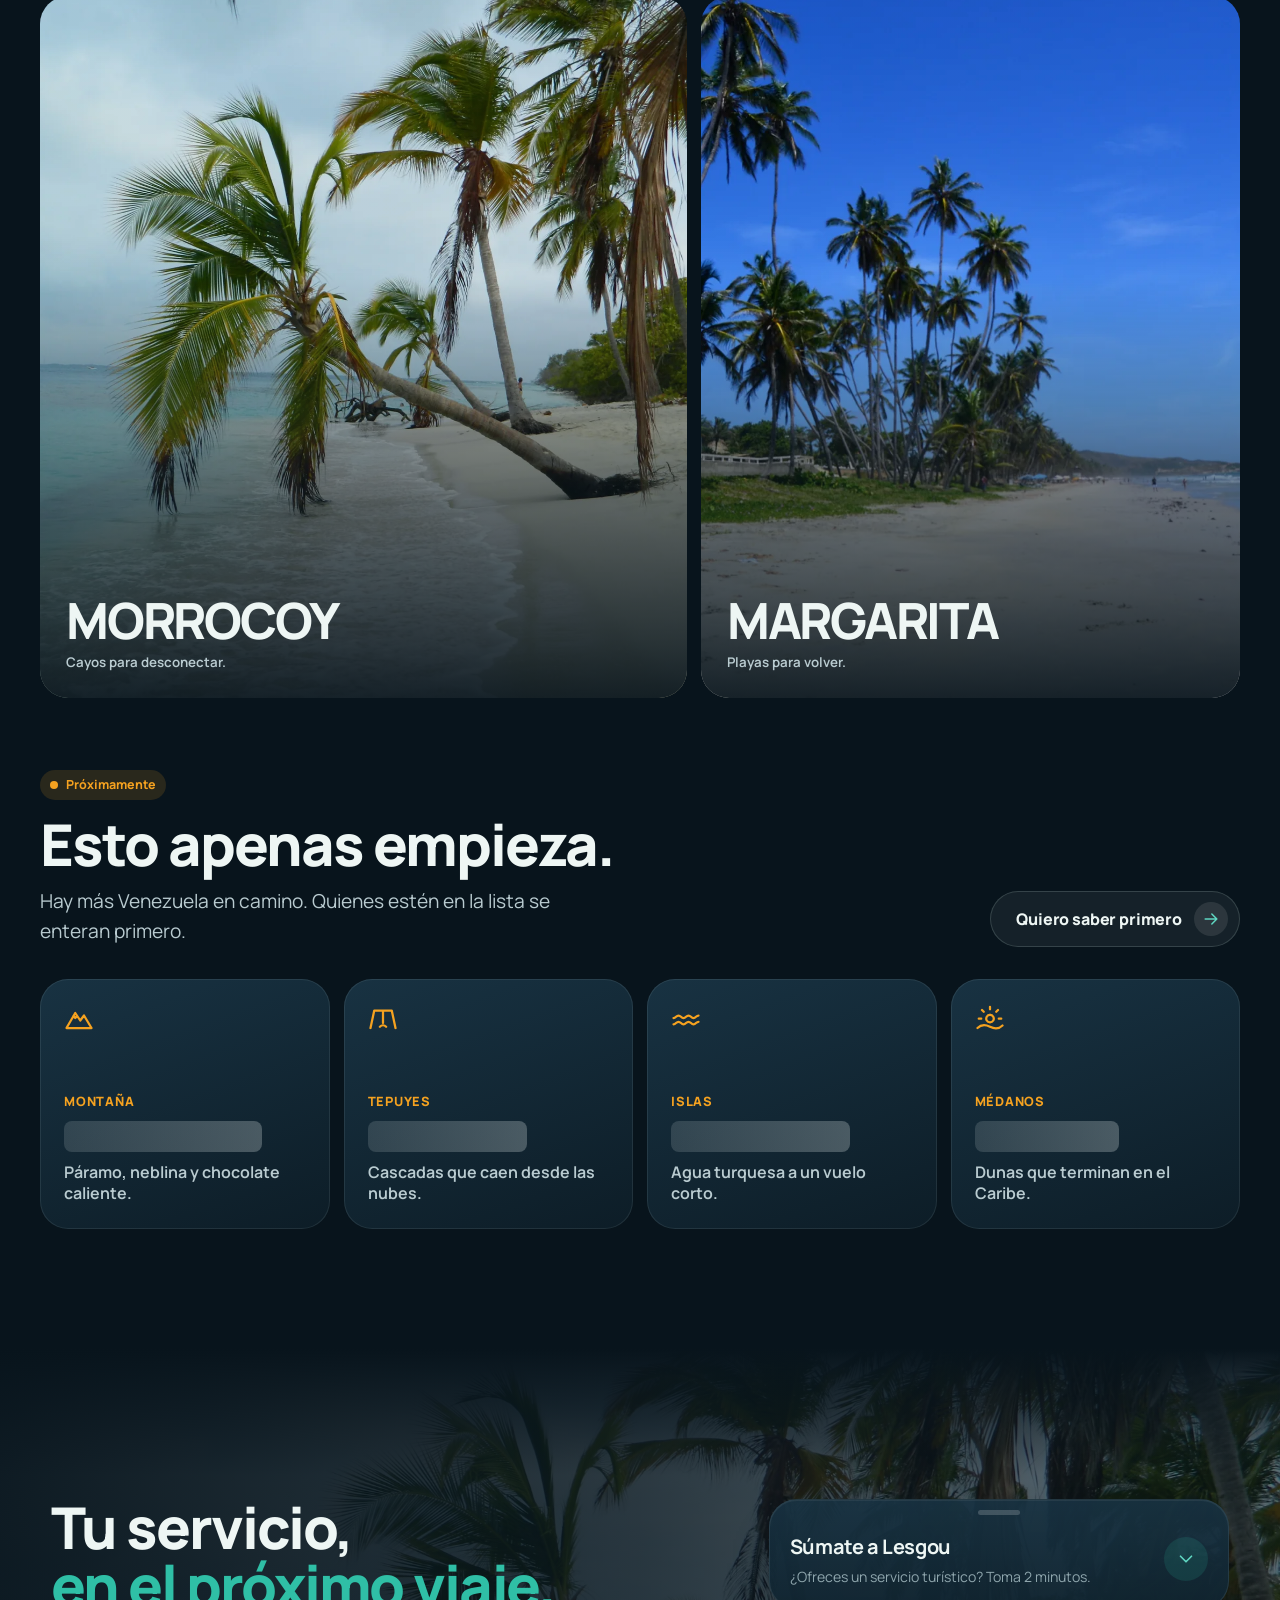
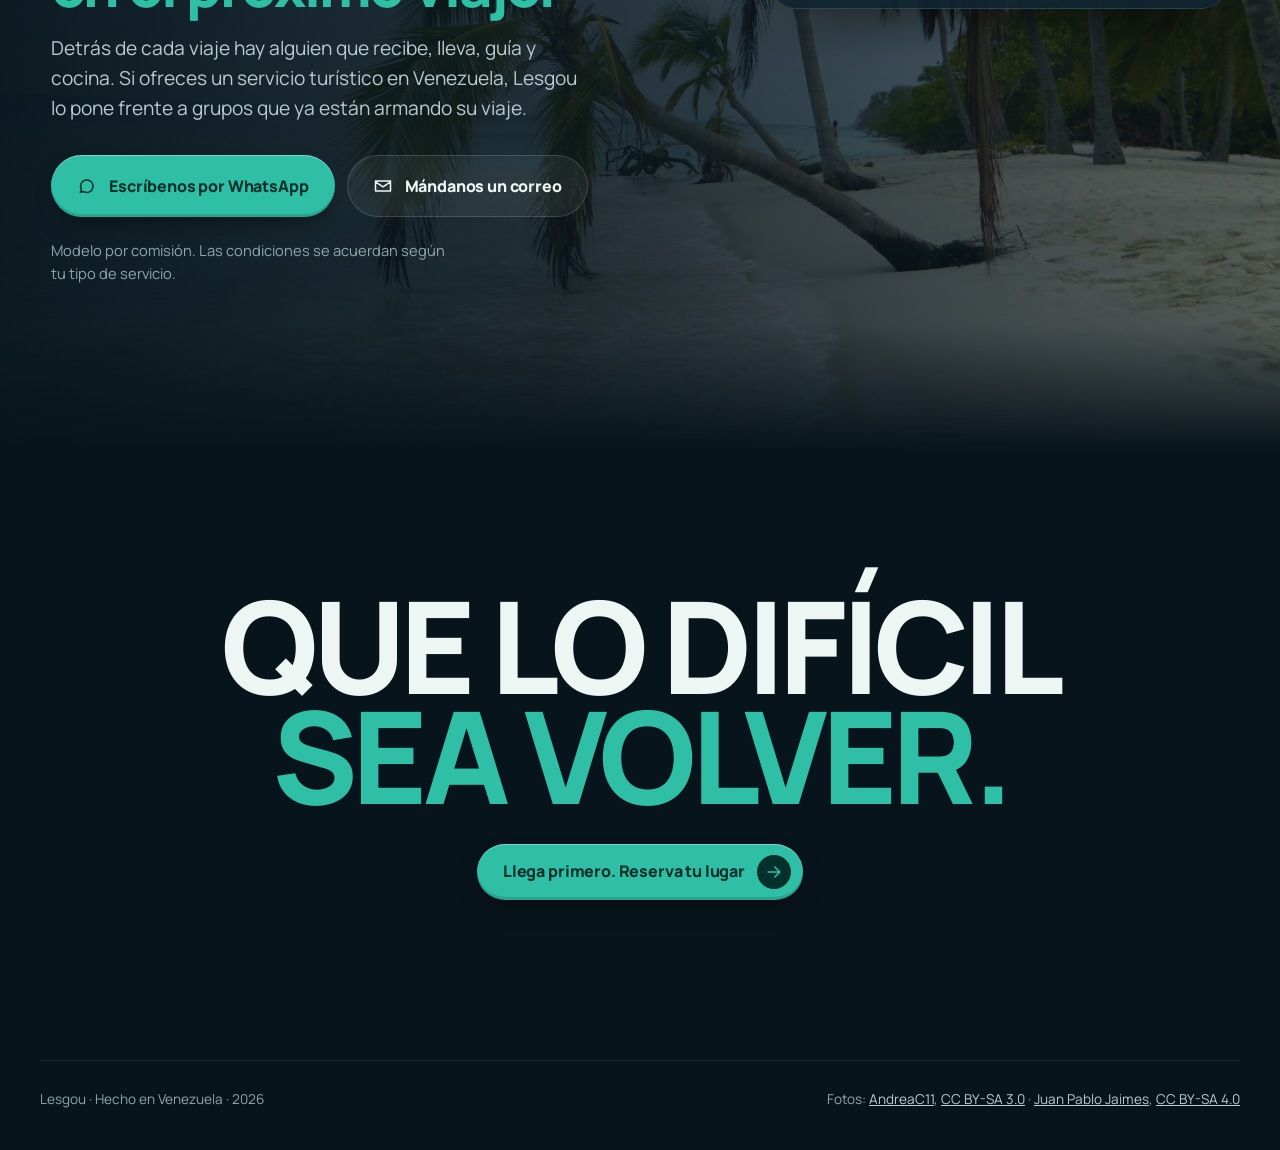
==== commit f66d8d60: "Fit traveler guides into the landing flow and give hero avatars the guides spring - Remove the secti" ====
--- a/index.html
+++ b/index.html
@@ -55,6 +55,7 @@
   <a class="wordmark" href="#contenido" aria-label="Lesgou, inicio" data-en-aria="Lesgou, home"><img src="/assets/lesgou-logo.png" alt="Lesgou" width="102" height="30"></a>
   <nav class="nav" aria-label="Navegación principal" data-en-aria="Main navigation">
     <a href="#como" data-en="How it works">Cómo funciona</a>
+    <a href="#guias" data-en="Guides">Guías</a>
     <a href="#destinos" data-en="Destinations">Destinos</a>
     <a href="#proveedores" data-en="For providers">Para proveedores</a>
   </nav>
--- a/styles.css
+++ b/styles.css
@@ -128,6 +128,8 @@
 .bill-foot small{display:block;color:var(--muted);font-size:.8rem}
 .avas .ava{transition:transform .45s var(--spring),opacity .3s}
 .avas .ava.enter{animation:pop .5s var(--spring)}
+#avas{position:relative;display:block;height:34px;transition:width .22s var(--out)}
+#avas .ava{position:absolute;top:0;margin:0;transition:none;backface-visibility:hidden;background:radial-gradient(circle at 28% 21%,rgba(255,255,255,var(--glow,.32)) 0%,rgba(255,255,255,0) 60%),linear-gradient(145deg,color-mix(in srgb,var(--pc) 88%,white),var(--pc) 56%,color-mix(in srgb,var(--pc) 89%,#17323b))}
 @keyframes pop{from{transform:scale(0)}to{transform:scale(1)}}
 
 /* CHAT */
--- a/guides-section.css
+++ b/guides-section.css
@@ -1,4 +1,5 @@
 /* Only the added traveler-guides section; existing landing styles remain unchanged. */
-.guides-section{position:relative;padding:clamp(56px,6vw,96px) 0 clamp(100px,11vw,150px);scroll-margin-top:100px}
+/* .how above already ends with 120px and .single below starts with 120px, so the section adds no extra gap. */
+.guides-section{position:relative;padding:0;scroll-margin-top:100px}
 .guides-section lesgou-guides-preview{display:block;min-width:0}
-@media(max-width:760px){.guides-section{padding:48px 0 100px;scroll-margin-top:90px}}
+@media(max-width:600px){.guides-section{padding:24px 0 40px;scroll-margin-top:90px}}
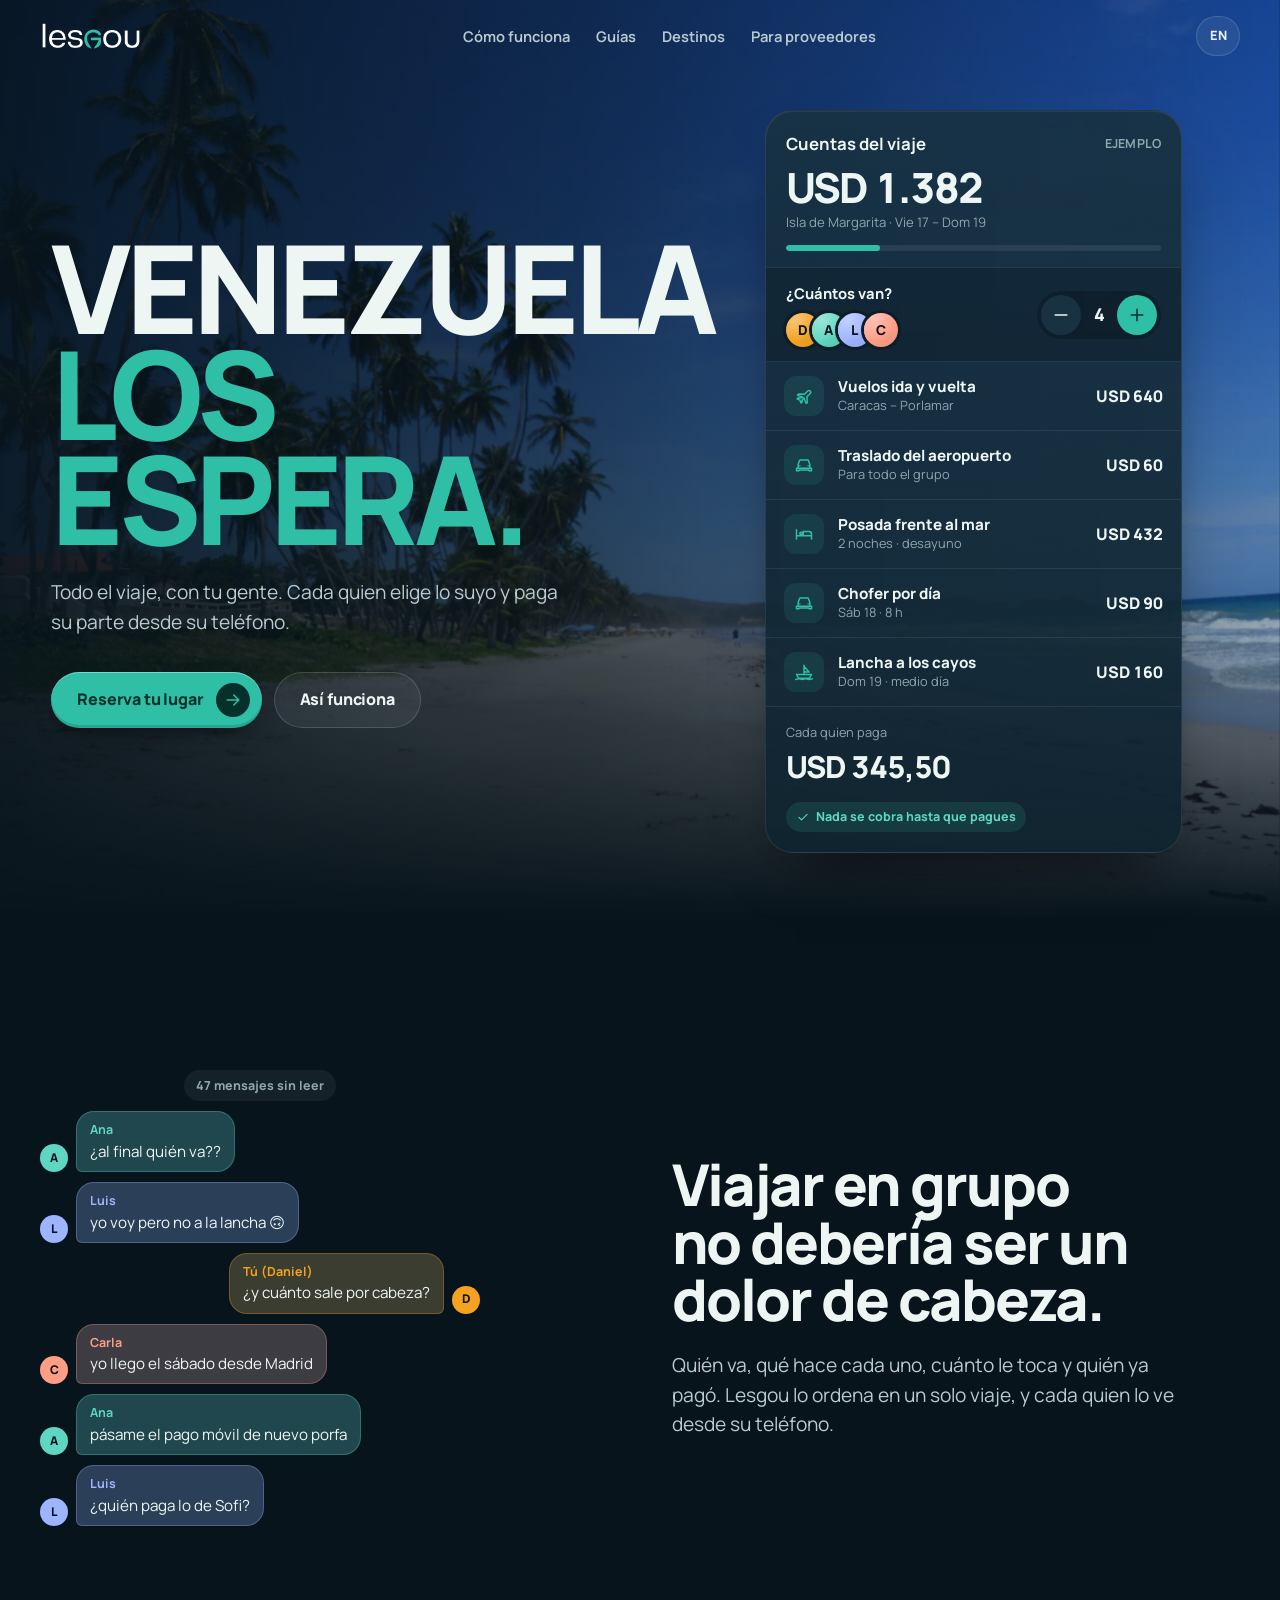
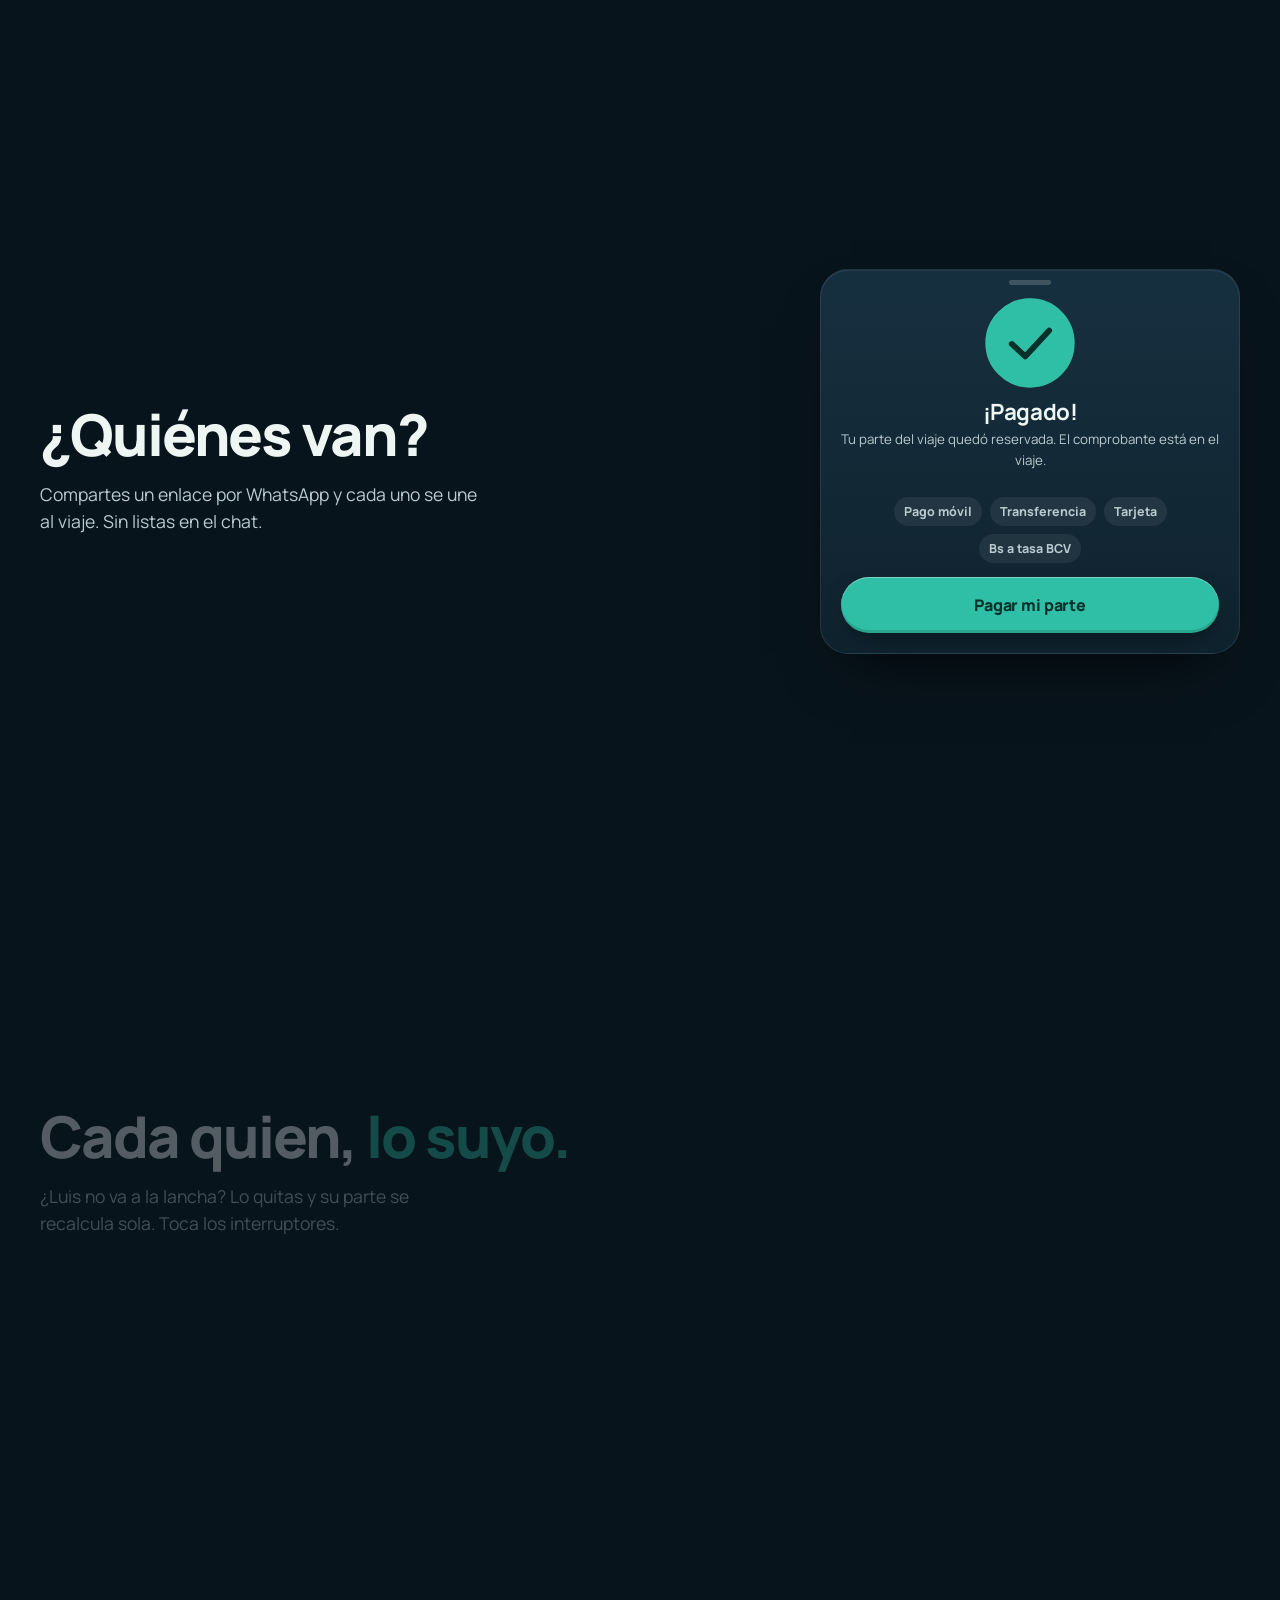
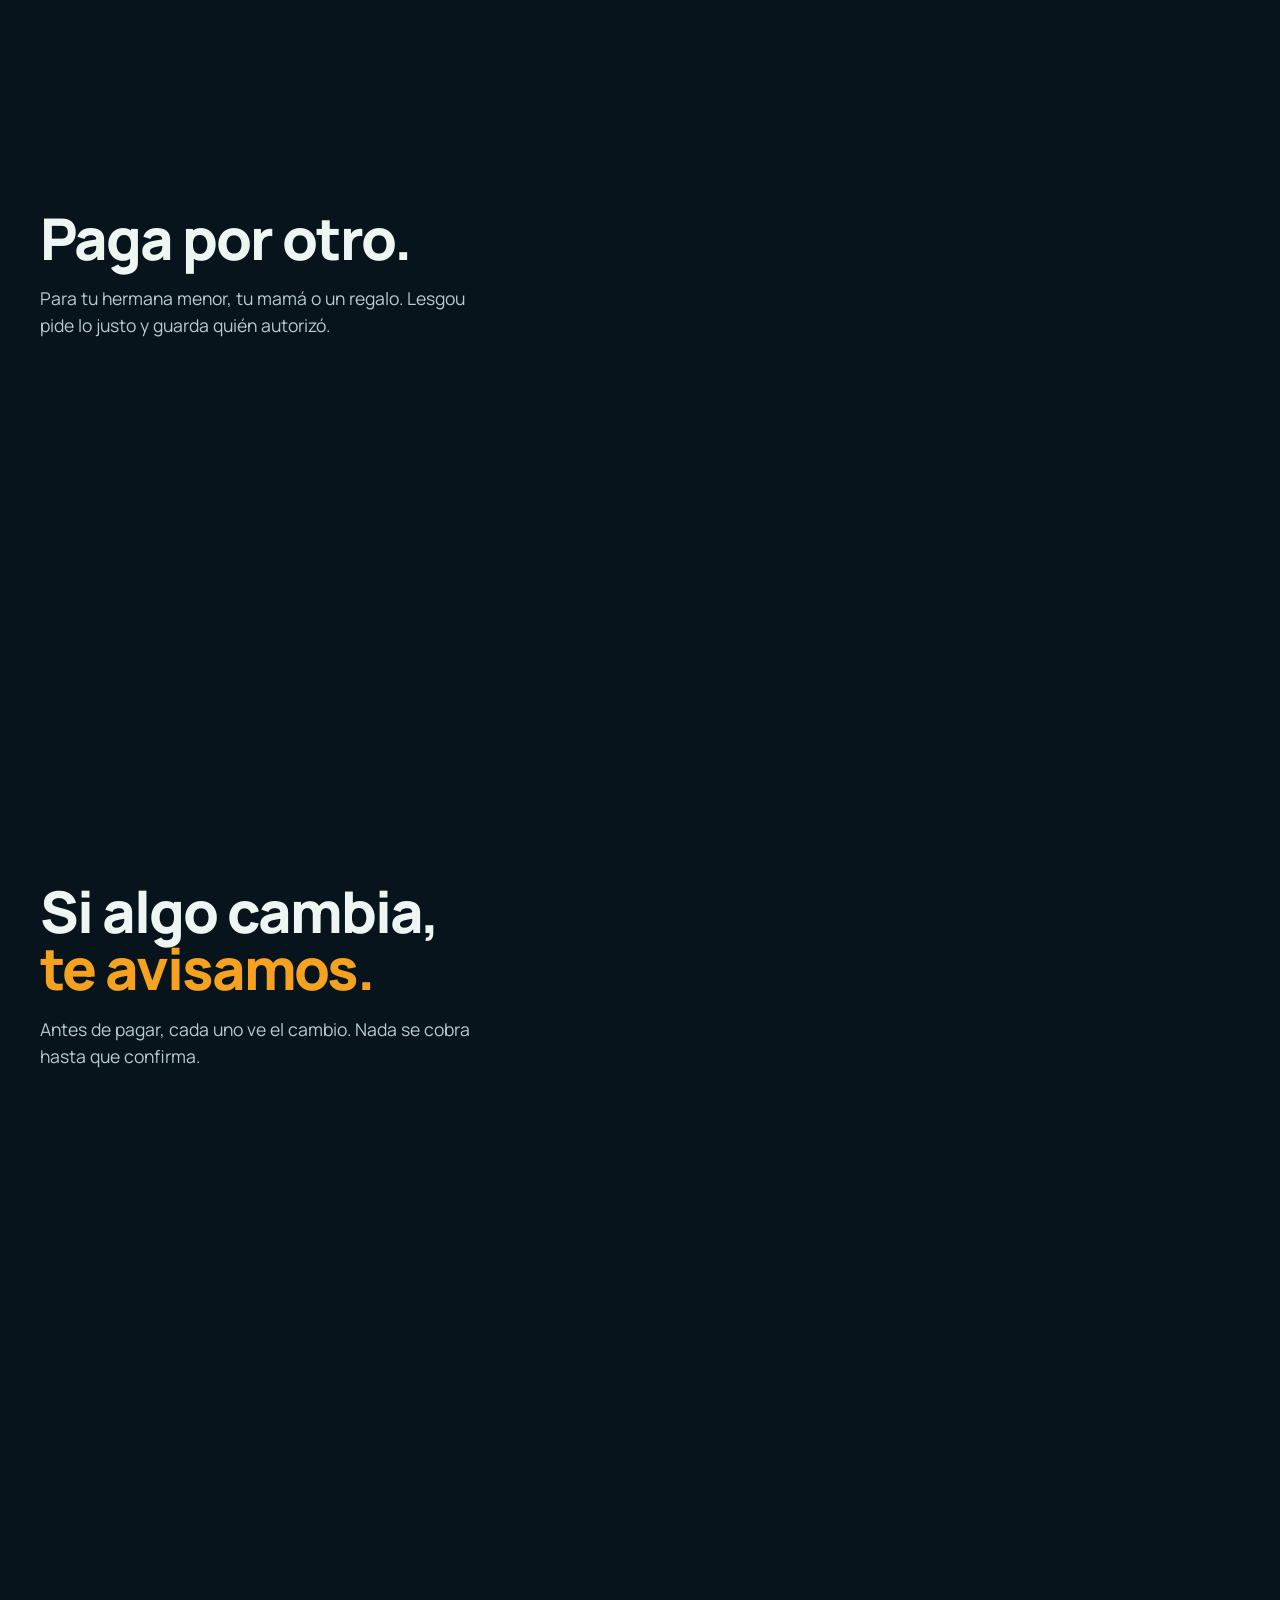
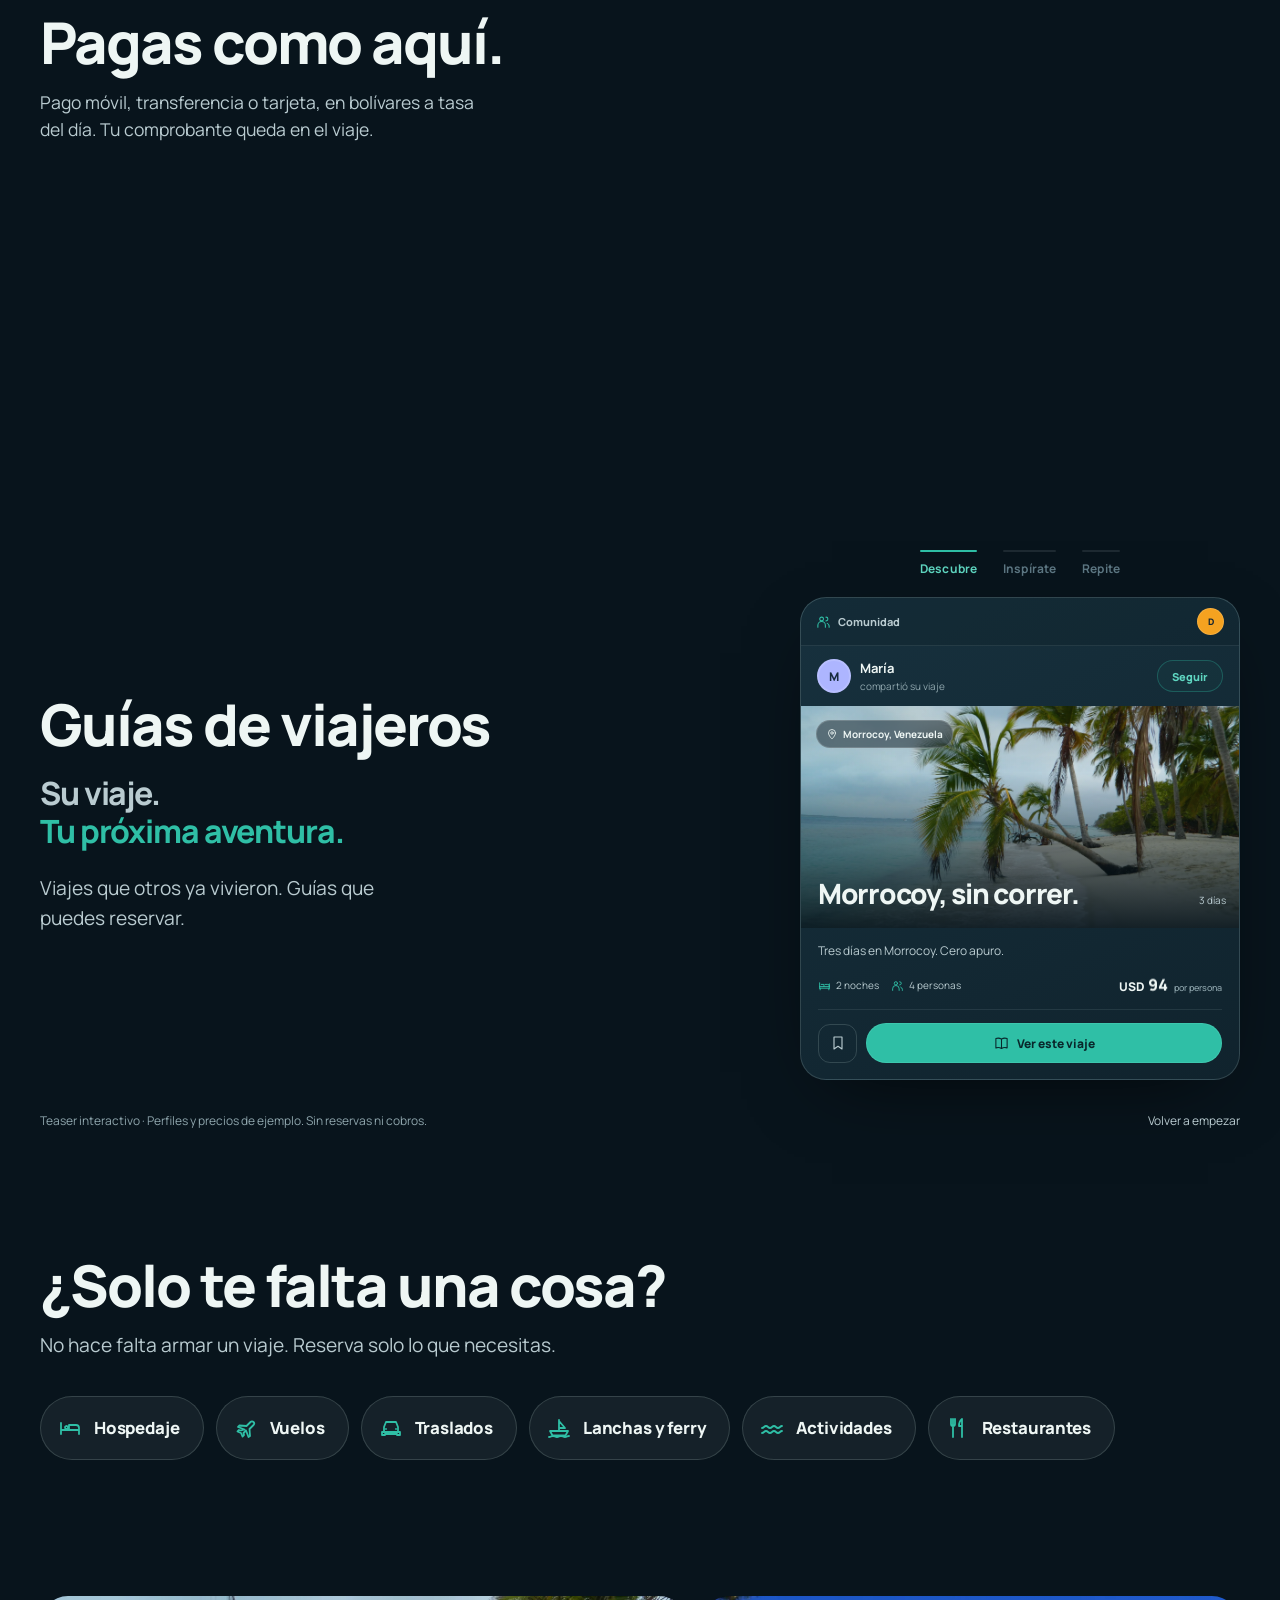
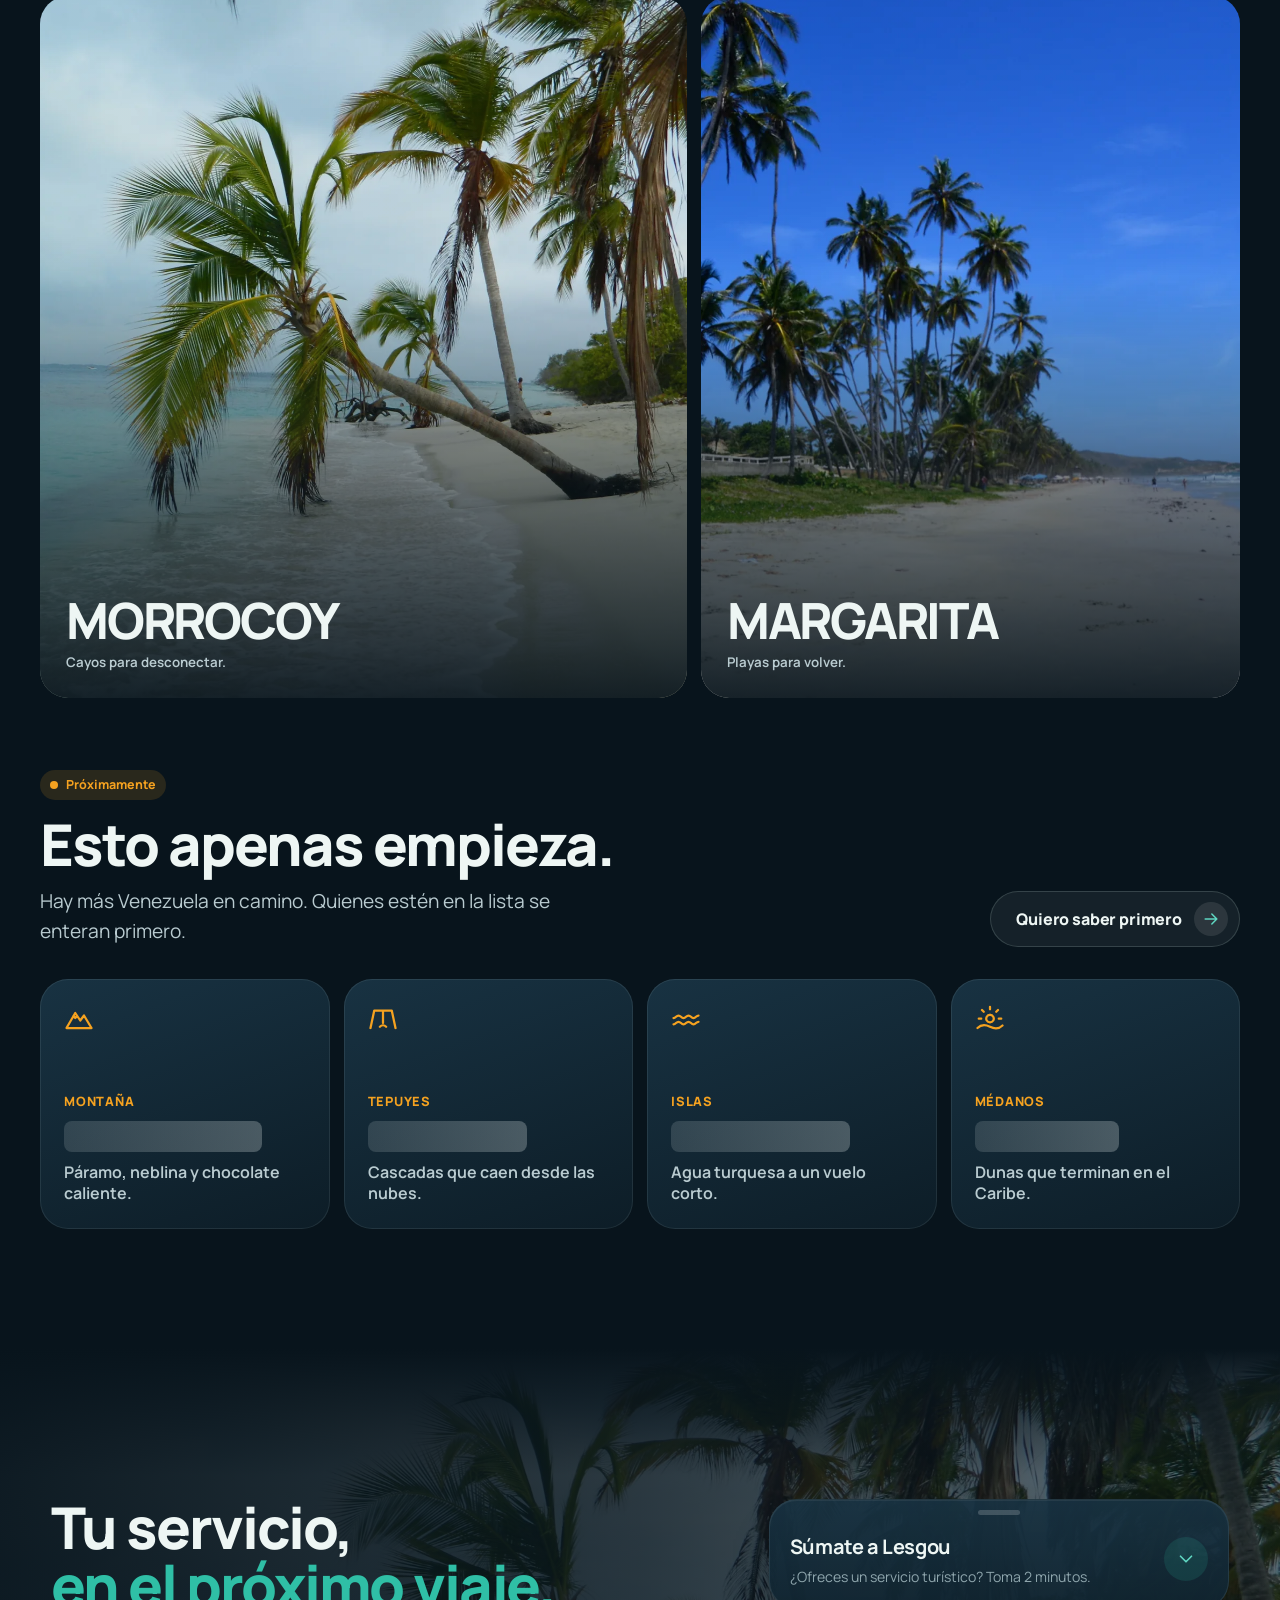
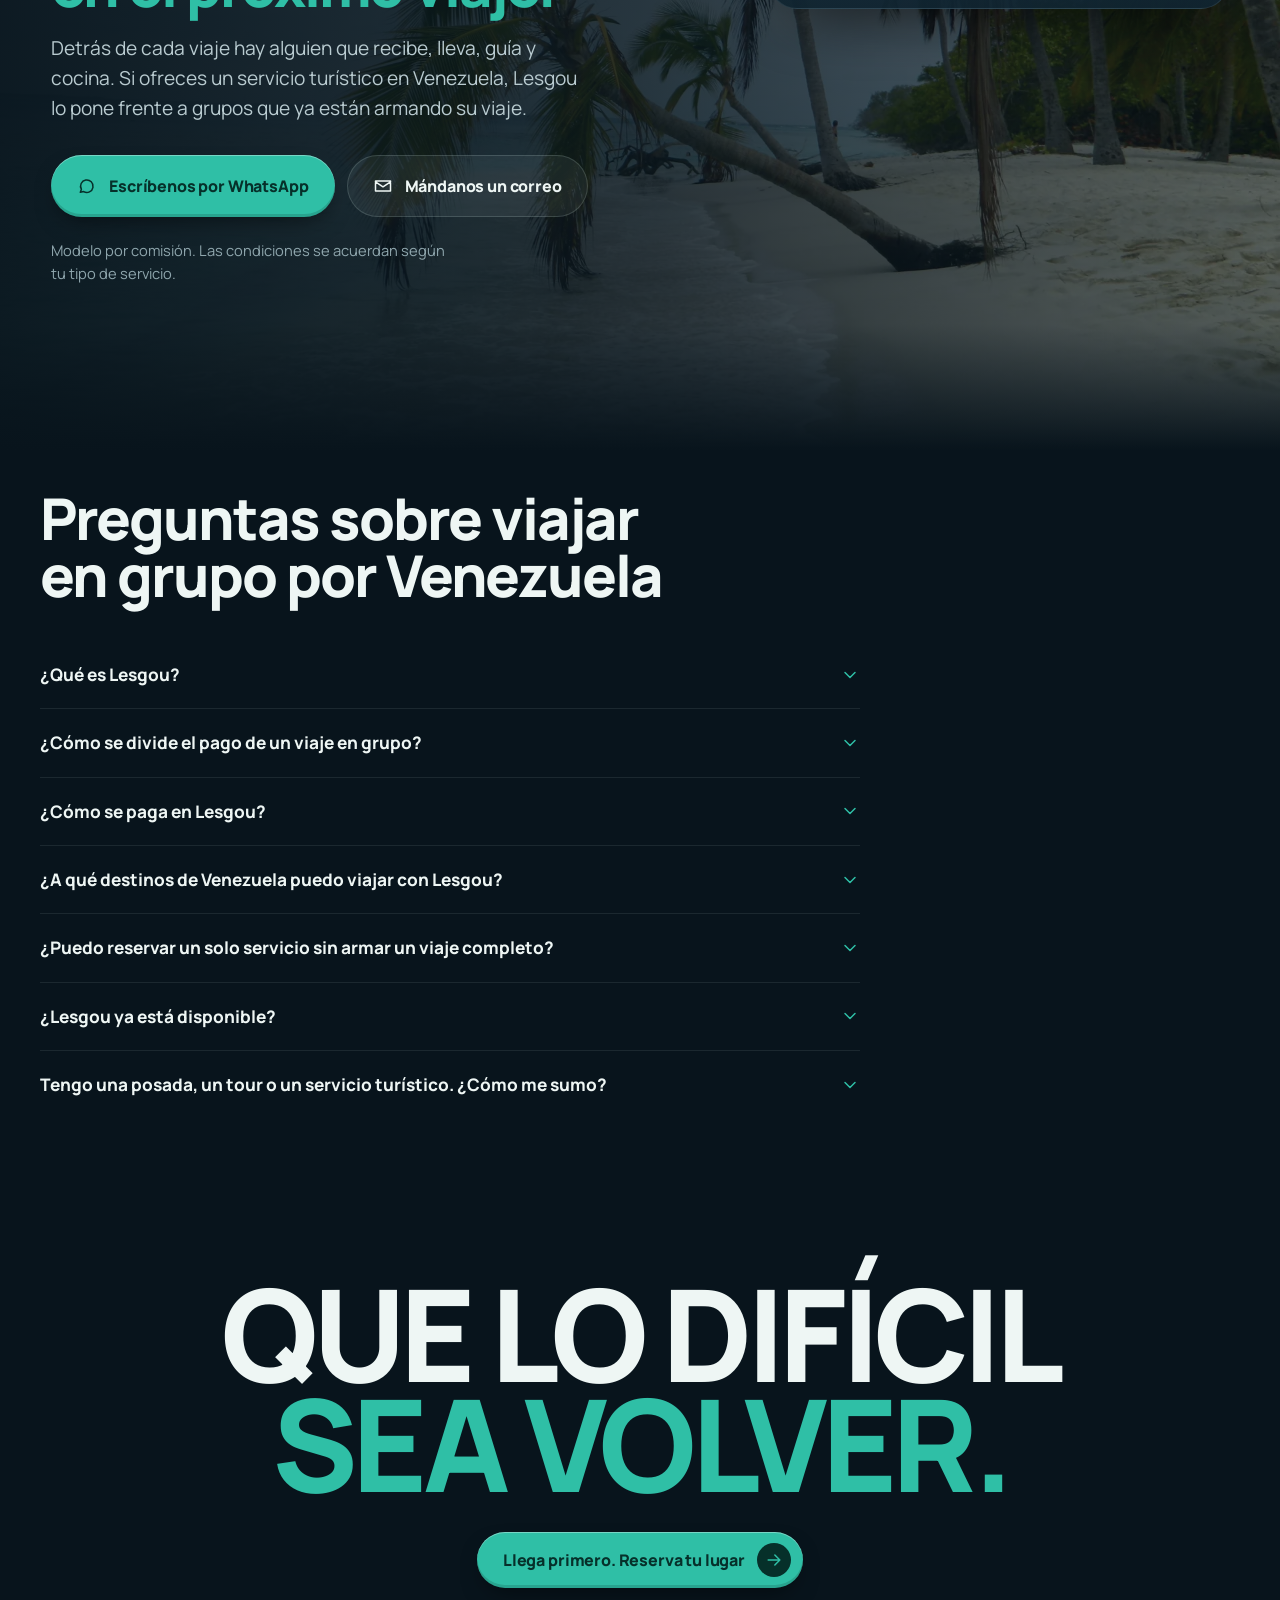
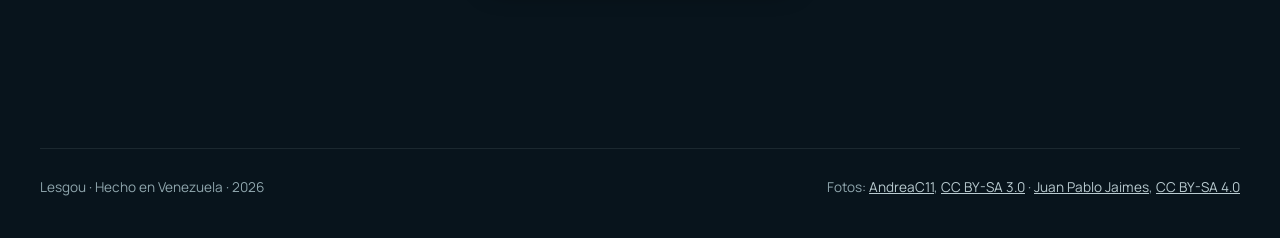
==== commit 589891fe: "Make the landing findable by search engines and AI assistants - Title and description name group tra" ====
--- a/index.html
+++ b/index.html
@@ -4,13 +4,24 @@
   <meta charset="utf-8">
   <meta name="viewport" content="width=device-width, initial-scale=1">
   <meta name="theme-color" content="#08141c">
-  <title>Lesgou — Que lo difícil sea volver.</title>
-  <meta name="description" content="Lesgou conecta todo tu viaje por Venezuela y está hecho para viajar en grupo: quién va, qué hace cada uno y cuánto paga, desde su teléfono. Para viajeros y prestadores de servicios turísticos.">
-  <meta property="og:title" content="Lesgou — Que lo difícil sea volver.">
+  <title>Lesgou — Viajes en grupo por Venezuela: Margarita, Morrocoy y más</title>
+  <meta name="description" content="Organiza tu viaje en grupo por Venezuela en una sola app: hospedaje, traslados, lanchas, actividades y restaurantes en Margarita, Morrocoy y más. Cada quien elige lo suyo y paga su parte con pago móvil, transferencia o tarjeta.">
+  <link rel="canonical" href="https://lesgou-web.vercel.app/">
+  <meta name="robots" content="index, follow, max-image-preview:large">
+  <meta property="og:site_name" content="Lesgou">
+  <meta property="og:title" content="Lesgou — Viajes en grupo por Venezuela: Margarita, Morrocoy y más">
   <meta property="og:description" content="Todo el viaje, con tu gente. Cada quien elige lo suyo y paga su parte desde su teléfono.">
   <meta property="og:type" content="website">
+  <meta property="og:url" content="https://lesgou-web.vercel.app/">
+  <meta property="og:image" content="https://lesgou-web.vercel.app/assets/og-lesgou.jpg">
+  <meta property="og:image:width" content="1200">
+  <meta property="og:image:height" content="630">
+  <meta property="og:image:alt" content="Playa con palmeras en la Isla de Margarita, Venezuela">
   <meta property="og:locale" content="es_VE">
-  <link rel="icon" type="image/svg+xml" href="data:image/svg+xml,%3Csvg xmlns='http://www.w3.org/2000/svg' viewBox='0 0 64 64'%3E%3Crect width='64' height='64' rx='16' fill='%2308141c'/%3E%3Ctext x='32' y='47' text-anchor='middle' font-family='Arial,sans-serif' font-size='44' font-weight='bold' fill='%232fbfa6'%3EG%3C/text%3E%3C/svg%3E">
+  <meta name="twitter:card" content="summary_large_image">
+  <link rel="alternate" type="text/plain" href="/llms.txt" title="Lesgou para asistentes de IA">
+  <script type="application/ld+json">[{"@context": "https://schema.org", "@type": "Organization", "@id": "https://lesgou-web.vercel.app/#org", "name": "Lesgou", "url": "https://lesgou-web.vercel.app/", "logo": "https://lesgou-web.vercel.app/assets/lesgou-logo.png", "description": "App para organizar viajes en grupo por Venezuela: hospedaje, traslados, lanchas, actividades y restaurantes, con pagos divididos entre el grupo.", "areaServed": {"@type": "Country", "name": "Venezuela"}, "knowsLanguage": ["es", "en"]}, {"@context": "https://schema.org", "@type": "WebSite", "@id": "https://lesgou-web.vercel.app/#web", "url": "https://lesgou-web.vercel.app/", "name": "Lesgou", "inLanguage": "es-VE", "publisher": {"@id": "https://lesgou-web.vercel.app/#org"}}, {"@context": "https://schema.org", "@type": "FAQPage", "inLanguage": "es-VE", "mainEntity": [{"@type": "Question", "name": "¿Qué es Lesgou?", "acceptedAnswer": {"@type": "Answer", "text": "Lesgou es una app para organizar viajes en grupo por Venezuela. Reúne en un solo viaje el hospedaje, los traslados, las lanchas, las actividades y los restaurantes, y cada persona del grupo elige lo suyo y paga su parte desde su teléfono."}}, {"@type": "Question", "name": "¿Cómo se divide el pago de un viaje en grupo?", "acceptedAnswer": {"@type": "Answer", "text": "Cada quien ve cuánto le toca y paga solo su parte. Si alguien no participa en algo, por ejemplo la lancha, su parte se recalcula sola y lo que no usa se reparte entre los demás. Nada se cobra hasta que pagues."}}, {"@type": "Question", "name": "¿Cómo se paga en Lesgou?", "acceptedAnswer": {"@type": "Answer", "text": "Con pago móvil, transferencia o tarjeta, en bolívares a la tasa del día. El comprobante queda guardado en el viaje."}}, {"@type": "Question", "name": "¿A qué destinos de Venezuela puedo viajar con Lesgou?", "acceptedAnswer": {"@type": "Answer", "text": "Empezamos con la Isla de Margarita y el Parque Nacional Morrocoy. Vienen más destinos de montaña, tepuyes, islas y médanos."}}, {"@type": "Question", "name": "¿Puedo reservar un solo servicio sin armar un viaje completo?", "acceptedAnswer": {"@type": "Answer", "text": "Sí. Puedes reservar solo lo que necesitas: hospedaje, vuelos, traslados, lanchas y ferry, actividades o restaurantes."}}, {"@type": "Question", "name": "¿Lesgou ya está disponible?", "acceptedAnswer": {"@type": "Answer", "text": "Estamos por lanzar. Si te anotas en la lista de espera, te avisamos primero cuando abra."}}, {"@type": "Question", "name": "Tengo una posada, un tour o un servicio turístico. ¿Cómo me sumo?", "acceptedAnswer": {"@type": "Answer", "text": "Escríbenos desde la sección para proveedores. Lesgou te pone frente a grupos que ya están armando su viaje, con un modelo por comisión cuyas condiciones se acuerdan según tu tipo de servicio."}}]}]</script>
+  <link rel="icon" type="image/svg+xml" href="/favicon.svg">
   <link rel="preload" as="image" href="/assets/margarita.webp" fetchpriority="high">
   <link rel="preload" as="font" href="/assets/manrope-variable.ttf" type="font/ttf" crossorigin>
   <link rel="stylesheet" href="/styles.css">
@@ -283,6 +294,19 @@
   </div>
 </section>
 
+<section class="wrap faq" id="preguntas" aria-labelledby="faq-title">
+  <h2 class="h-l rv" id="faq-title" data-en="Questions about traveling<br>in a group in Venezuela">Preguntas sobre viajar<br>en grupo por Venezuela</h2>
+  <div class="faq-list rv">
+    <details class="faq-item"><summary><span data-en="What is Lesgou?">¿Qué es Lesgou?</span><svg class="icon" aria-hidden="true"><use href="#i-down"/></svg></summary><p data-en="Lesgou is an app for planning group trips around Venezuela. It brings stays, transfers, boats, activities and restaurants into one trip, and each person in the group picks what they want and pays their share from their own phone.">Lesgou es una app para organizar viajes en grupo por Venezuela. Reúne en un solo viaje el hospedaje, los traslados, las lanchas, las actividades y los restaurantes, y cada persona del grupo elige lo suyo y paga su parte desde su teléfono.</p></details>
+    <details class="faq-item"><summary><span data-en="How is the cost of a group trip split?">¿Cómo se divide el pago de un viaje en grupo?</span><svg class="icon" aria-hidden="true"><use href="#i-down"/></svg></summary><p data-en="Everyone sees what they owe and pays only their share. If someone skips something, like the boat trip, their share is recalculated automatically and the rest is split among the others. Nothing is charged until you pay.">Cada quien ve cuánto le toca y paga solo su parte. Si alguien no participa en algo, por ejemplo la lancha, su parte se recalcula sola y lo que no usa se reparte entre los demás. Nada se cobra hasta que pagues.</p></details>
+    <details class="faq-item"><summary><span data-en="How do you pay on Lesgou?">¿Cómo se paga en Lesgou?</span><svg class="icon" aria-hidden="true"><use href="#i-down"/></svg></summary><p data-en="By pago móvil, bank transfer or card, in bolívares at the daily exchange rate. The receipt stays saved in the trip.">Con pago móvil, transferencia o tarjeta, en bolívares a la tasa del día. El comprobante queda guardado en el viaje.</p></details>
+    <details class="faq-item"><summary><span data-en="Which destinations in Venezuela does Lesgou cover?">¿A qué destinos de Venezuela puedo viajar con Lesgou?</span><svg class="icon" aria-hidden="true"><use href="#i-down"/></svg></summary><p data-en="We are starting with Margarita Island and Morrocoy National Park. More destinations are coming: mountains, tepuis, islands and dunes.">Empezamos con la Isla de Margarita y el Parque Nacional Morrocoy. Vienen más destinos de montaña, tepuyes, islas y médanos.</p></details>
+    <details class="faq-item"><summary><span data-en="Can I book a single service without planning a whole trip?">¿Puedo reservar un solo servicio sin armar un viaje completo?</span><svg class="icon" aria-hidden="true"><use href="#i-down"/></svg></summary><p data-en="Yes. You can book only what you need: stays, flights, transfers, boats and ferries, activities or restaurants.">Sí. Puedes reservar solo lo que necesitas: hospedaje, vuelos, traslados, lanchas y ferry, actividades o restaurantes.</p></details>
+    <details class="faq-item"><summary><span data-en="Is Lesgou available yet?">¿Lesgou ya está disponible?</span><svg class="icon" aria-hidden="true"><use href="#i-down"/></svg></summary><p data-en="We are about to launch. Join the waitlist and we'll let you know first when it opens.">Estamos por lanzar. Si te anotas en la lista de espera, te avisamos primero cuando abra.</p></details>
+    <details class="faq-item"><summary><span data-en="I run a posada, a tour or a tourism service. How do I join?">Tengo una posada, un tour o un servicio turístico. ¿Cómo me sumo?</span><svg class="icon" aria-hidden="true"><use href="#i-down"/></svg></summary><p data-en="Reach out from the providers section. Lesgou puts you in front of groups that are already planning their trip, on a commission model with terms agreed according to your type of service.">Escríbenos desde la sección para proveedores. Lesgou te pone frente a grupos que ya están armando su viaje, con un modelo por comisión cuyas condiciones se acuerdan según tu tipo de servicio.</p></details>
+  </div>
+</section>
+
 <section class="close" aria-labelledby="close-title">
   <div class="wrap">
     <h2 class="mega rv" id="close-title" data-en="Let the hard part<br><span class='teal'>be coming home.</span>">Que lo difícil<br><span class="teal">sea volver.</span></h2>
--- a/styles.css
+++ b/styles.css
@@ -300,6 +300,16 @@
 .pdone p{color:var(--soft);margin:6px 0 16px;max-width:32ch}
 
 /* CLOSE + FOOTER */
+/* FAQ: plain questions people (and search engines) ask */
+.faq{padding:40px 0 20px}
+.faq-list{margin-top:36px;max-width:820px}
+.faq-item+.faq-item{border-top:1px solid var(--line)}
+.faq-item summary{display:flex;align-items:center;justify-content:space-between;gap:16px;padding:22px 0;cursor:pointer;list-style:none;font-weight:750;font-size:1.08rem;line-height:1.35}
+.faq-item summary::-webkit-details-marker{display:none}
+.faq-item summary .icon{width:20px;height:20px;flex:none;color:var(--teal);transition:transform .35s var(--spring)}
+.faq-item[open] summary .icon{transform:rotate(180deg)}
+.faq-item summary:hover{color:var(--text)}
+.faq-item p{margin:0;padding:0 0 22px;color:var(--soft);max-width:64ch;line-height:1.65}
 .close{padding:140px 0 160px;text-align:center}
 .close .mega{font-size:clamp(3rem,10vw,9rem)}
 .close .cta-row{justify-content:center}
@@ -380,10 +390,25 @@
   .prov-contact{display:grid;grid-template-columns:1fr}
   .prov-contact .fx{width:100%;justify-content:center}
 
+  .faq{padding-top:24px;padding-bottom:0}
+  .faq-list{margin-top:24px}
+  .faq-item summary{font-size:1rem;padding:18px 0}
   .close{padding:88px 0 96px}
   .close .mega{font-size:clamp(2.8rem,13vw,4rem)}
 }
 @media (max-width:480px){.tiles{grid-template-columns:repeat(3,1fr)}}
+/* small phones (iPhone SE, 360px Androids): keep every row inside the screen */
+@media (max-width:380px){
+  .single-row{grid-template-columns:repeat(2,minmax(0,1fr));gap:8px}
+  .single-row .fx{min-width:0;padding:10px;gap:8px;font-size:.85rem}
+  .single-row .fx .icon{width:20px;height:20px}
+  .invite{padding:8px 14px 16px;gap:6px}
+  .invite .fx{min-width:0;padding:0 10px;gap:6px;font-size:.84rem}
+  .invite .fx .icon{width:16px;height:16px}
+  .place{flex-basis:86%;padding:18px}
+  .place .mega{font-size:clamp(1.9rem,10vw,2.6rem)}
+  .close .fx>span:first-child{text-wrap:balance}
+}
 @media (prefers-reduced-motion:reduce){
   html{scroll-behavior:auto}
   *,*::before,*::after{animation-duration:.01ms!important;animation-iteration-count:1!important;transition-duration:.01ms!important}
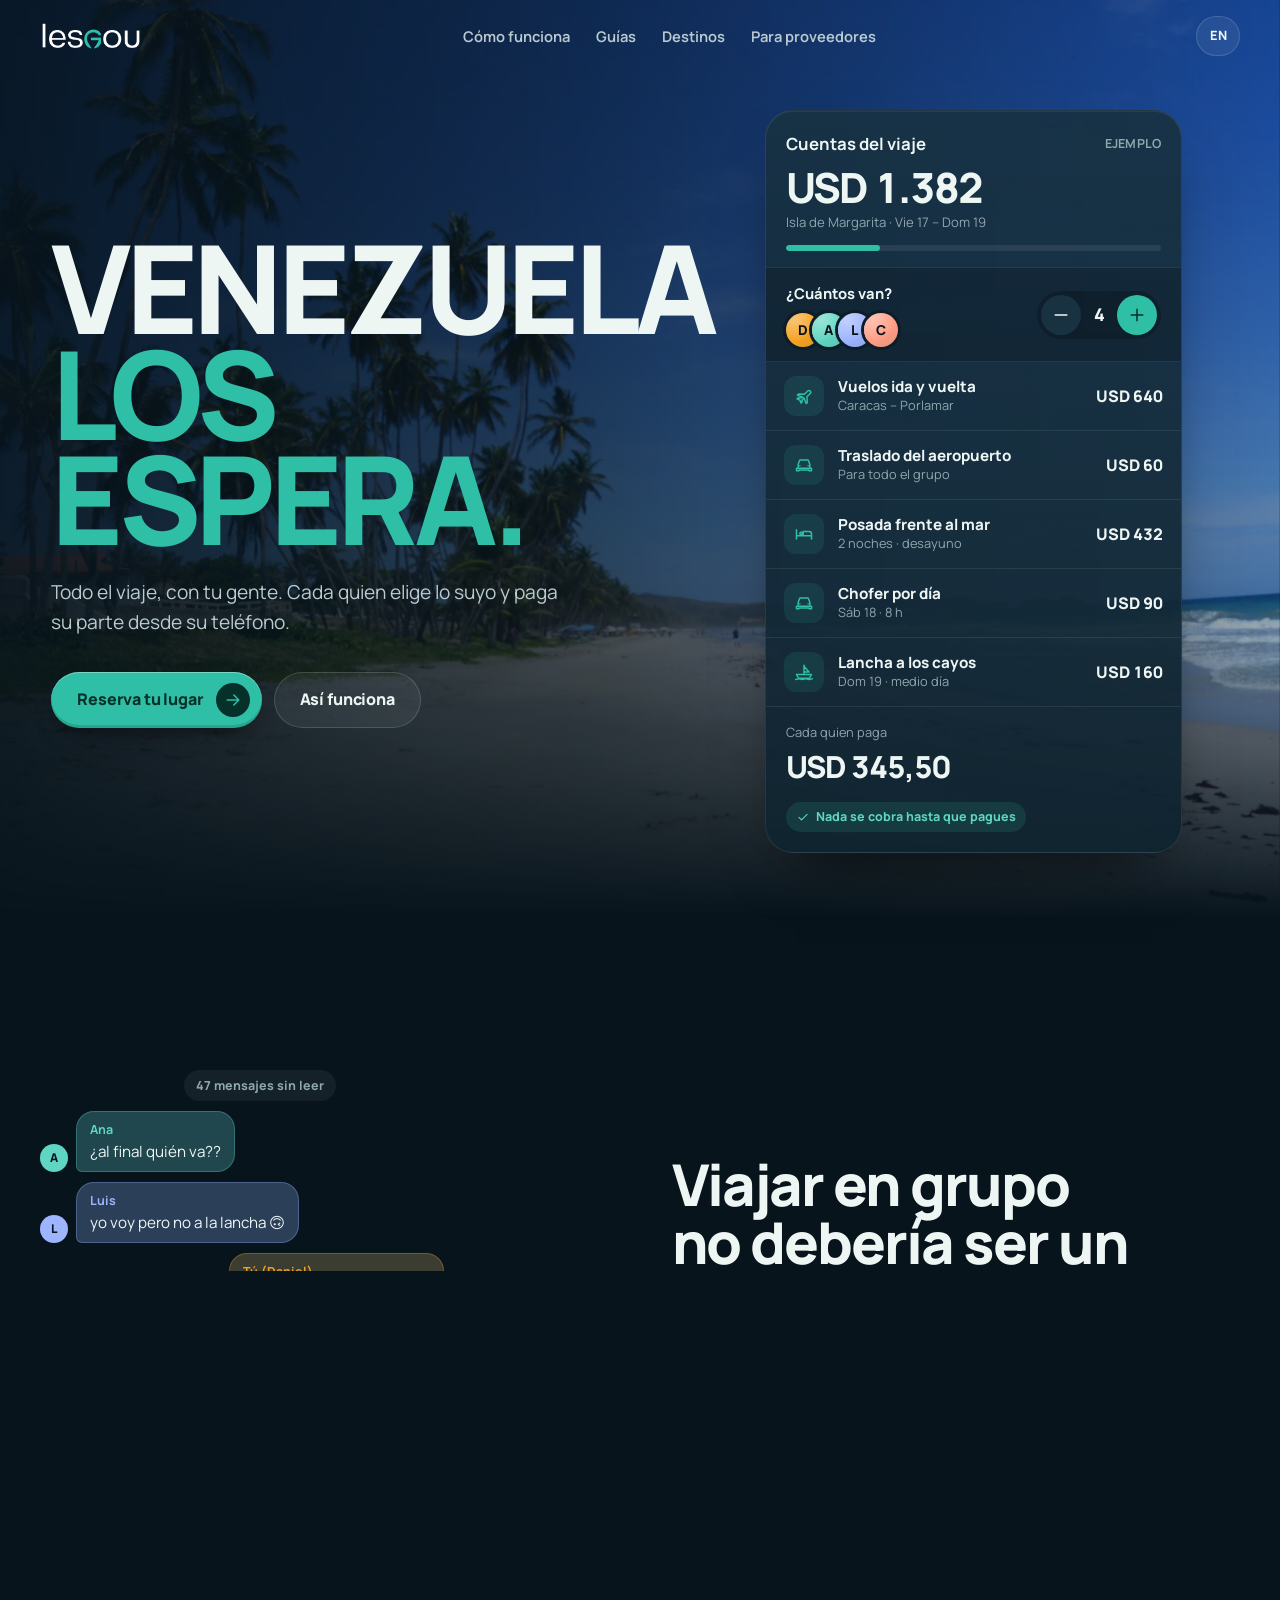
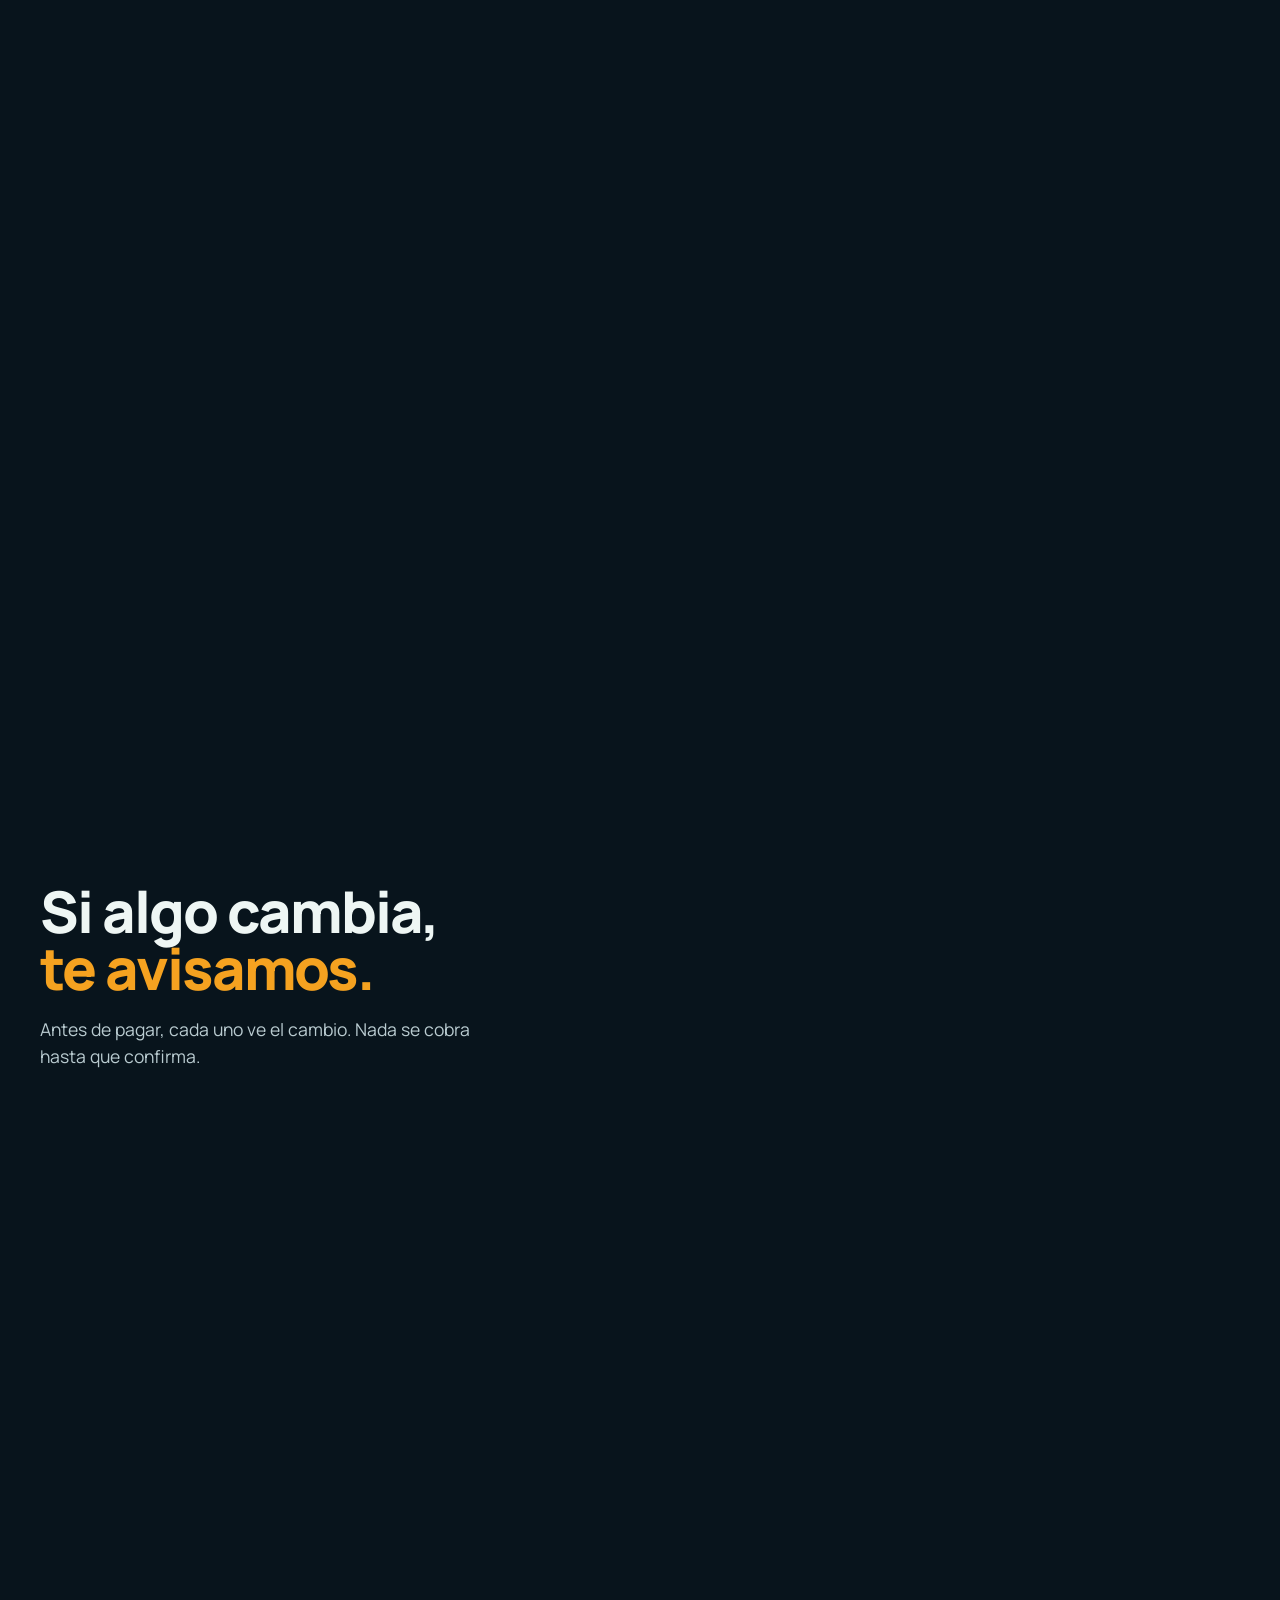
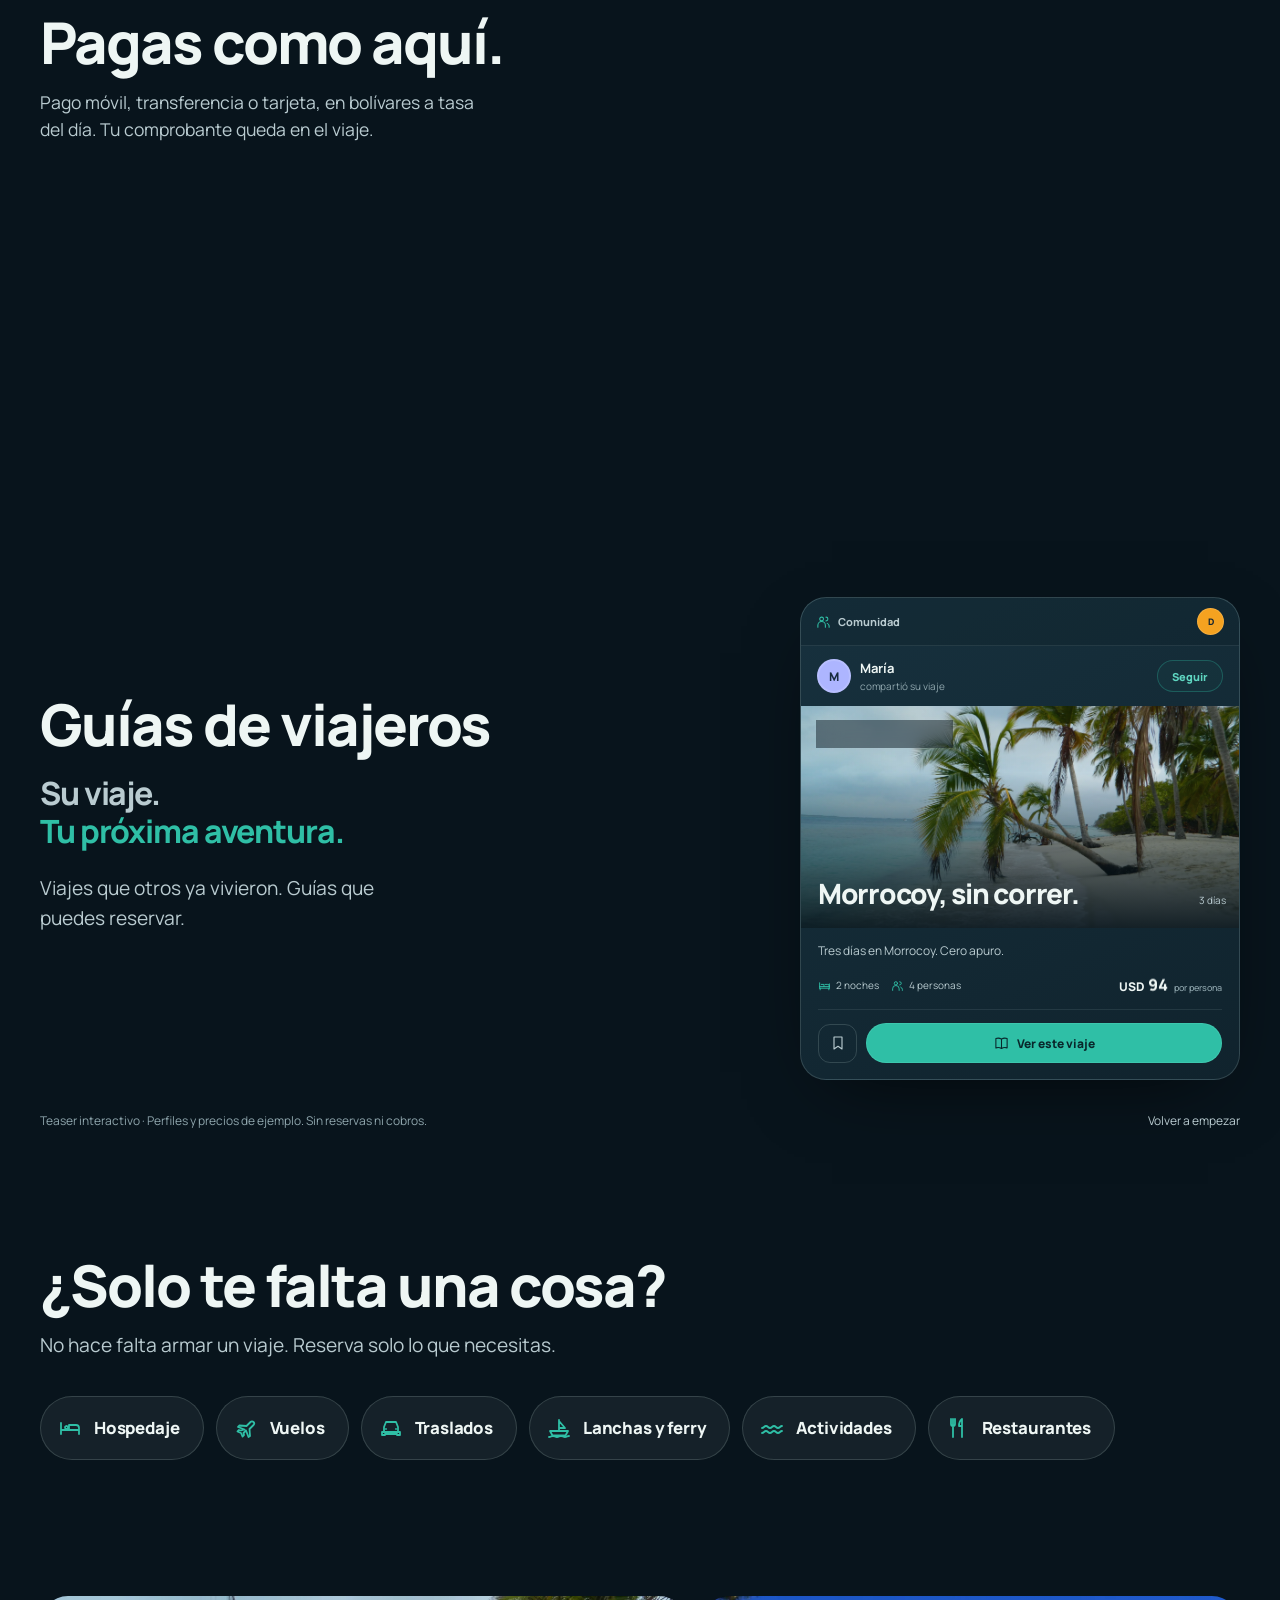
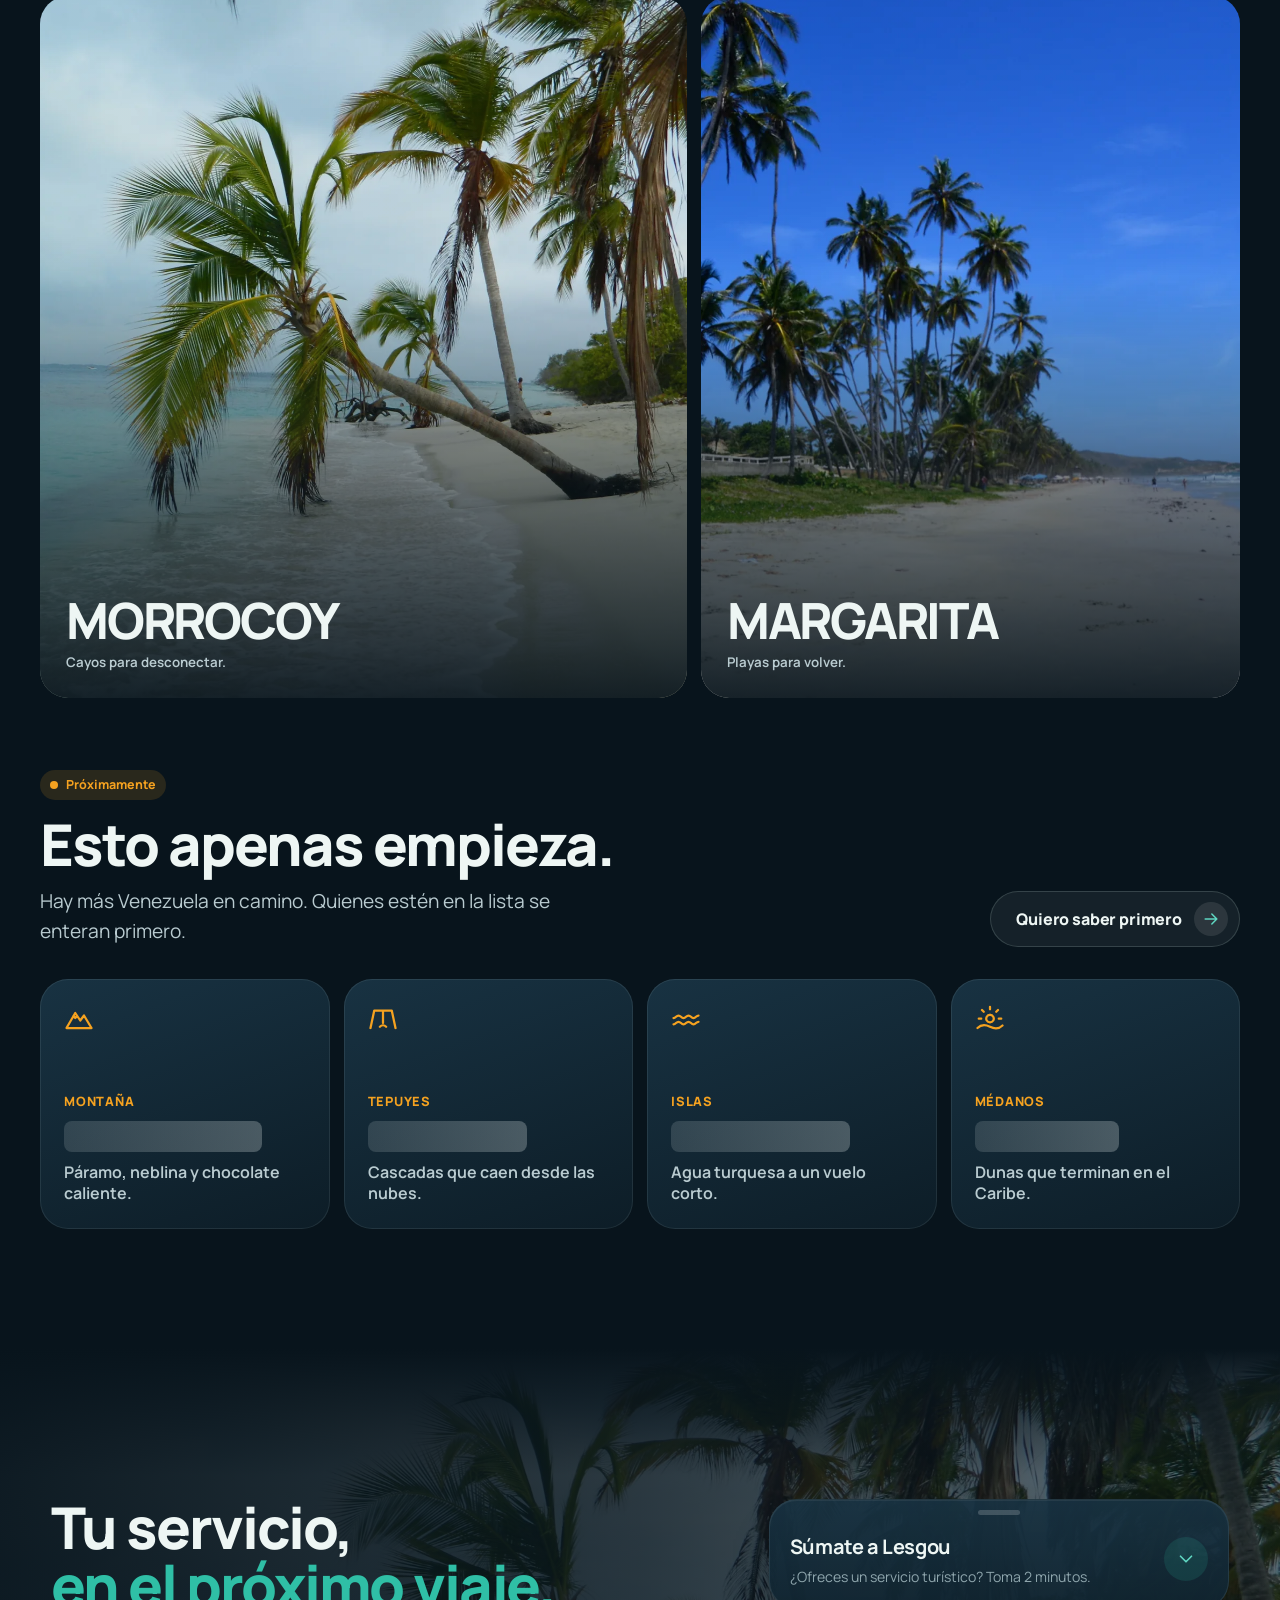
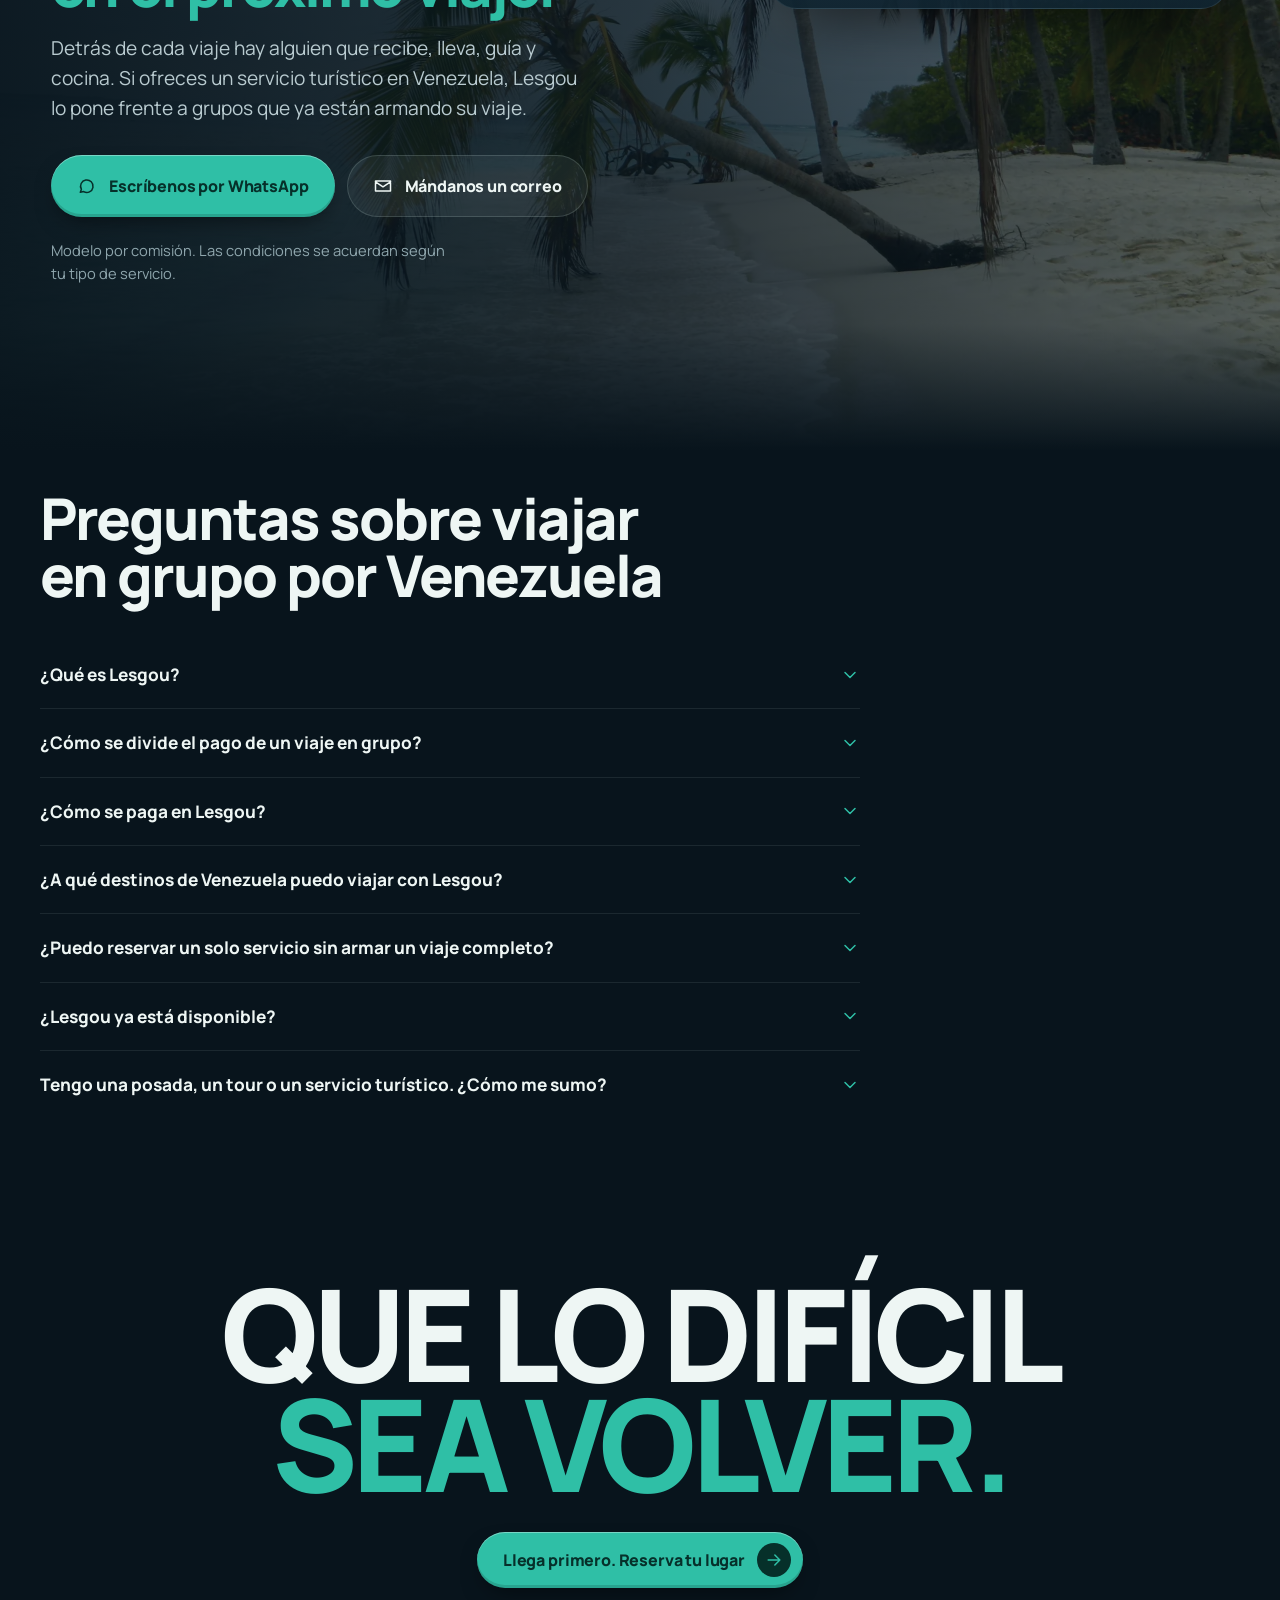
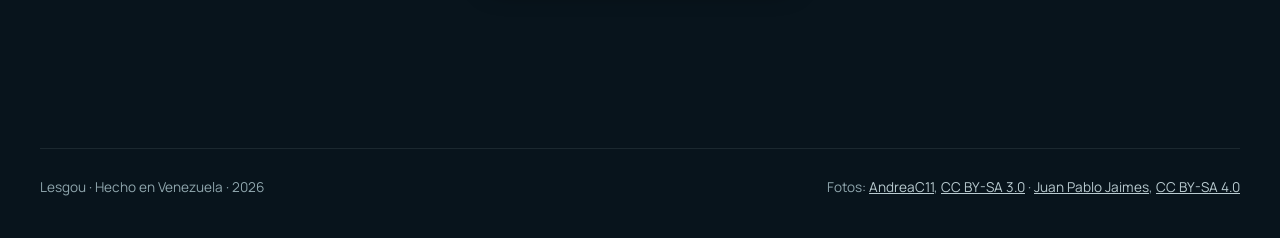
==== commit dfe6aaa9: "Use lesgouapp.com as the canonical domain Co-Authored-By: Claude Opus 5.5 <noreply@anthropic.com>" ====
--- a/index.html
+++ b/index.html
@@ -6,21 +6,21 @@
   <meta name="theme-color" content="#08141c">
   <title>Lesgou — Viajes en grupo por Venezuela: Margarita, Morrocoy y más</title>
   <meta name="description" content="Organiza tu viaje en grupo por Venezuela en una sola app: hospedaje, traslados, lanchas, actividades y restaurantes en Margarita, Morrocoy y más. Cada quien elige lo suyo y paga su parte con pago móvil, transferencia o tarjeta.">
-  <link rel="canonical" href="https://lesgou-web.vercel.app/">
+  <link rel="canonical" href="https://lesgouapp.com/">
   <meta name="robots" content="index, follow, max-image-preview:large">
   <meta property="og:site_name" content="Lesgou">
   <meta property="og:title" content="Lesgou — Viajes en grupo por Venezuela: Margarita, Morrocoy y más">
   <meta property="og:description" content="Todo el viaje, con tu gente. Cada quien elige lo suyo y paga su parte desde su teléfono.">
   <meta property="og:type" content="website">
-  <meta property="og:url" content="https://lesgou-web.vercel.app/">
-  <meta property="og:image" content="https://lesgou-web.vercel.app/assets/og-lesgou.jpg">
+  <meta property="og:url" content="https://lesgouapp.com/">
+  <meta property="og:image" content="https://lesgouapp.com/assets/og-lesgou.jpg">
   <meta property="og:image:width" content="1200">
   <meta property="og:image:height" content="630">
   <meta property="og:image:alt" content="Playa con palmeras en la Isla de Margarita, Venezuela">
   <meta property="og:locale" content="es_VE">
   <meta name="twitter:card" content="summary_large_image">
   <link rel="alternate" type="text/plain" href="/llms.txt" title="Lesgou para asistentes de IA">
-  <script type="application/ld+json">[{"@context": "https://schema.org", "@type": "Organization", "@id": "https://lesgou-web.vercel.app/#org", "name": "Lesgou", "url": "https://lesgou-web.vercel.app/", "logo": "https://lesgou-web.vercel.app/assets/lesgou-logo.png", "description": "App para organizar viajes en grupo por Venezuela: hospedaje, traslados, lanchas, actividades y restaurantes, con pagos divididos entre el grupo.", "areaServed": {"@type": "Country", "name": "Venezuela"}, "knowsLanguage": ["es", "en"]}, {"@context": "https://schema.org", "@type": "WebSite", "@id": "https://lesgou-web.vercel.app/#web", "url": "https://lesgou-web.vercel.app/", "name": "Lesgou", "inLanguage": "es-VE", "publisher": {"@id": "https://lesgou-web.vercel.app/#org"}}, {"@context": "https://schema.org", "@type": "FAQPage", "inLanguage": "es-VE", "mainEntity": [{"@type": "Question", "name": "¿Qué es Lesgou?", "acceptedAnswer": {"@type": "Answer", "text": "Lesgou es una app para organizar viajes en grupo por Venezuela. Reúne en un solo viaje el hospedaje, los traslados, las lanchas, las actividades y los restaurantes, y cada persona del grupo elige lo suyo y paga su parte desde su teléfono."}}, {"@type": "Question", "name": "¿Cómo se divide el pago de un viaje en grupo?", "acceptedAnswer": {"@type": "Answer", "text": "Cada quien ve cuánto le toca y paga solo su parte. Si alguien no participa en algo, por ejemplo la lancha, su parte se recalcula sola y lo que no usa se reparte entre los demás. Nada se cobra hasta que pagues."}}, {"@type": "Question", "name": "¿Cómo se paga en Lesgou?", "acceptedAnswer": {"@type": "Answer", "text": "Con pago móvil, transferencia o tarjeta, en bolívares a la tasa del día. El comprobante queda guardado en el viaje."}}, {"@type": "Question", "name": "¿A qué destinos de Venezuela puedo viajar con Lesgou?", "acceptedAnswer": {"@type": "Answer", "text": "Empezamos con la Isla de Margarita y el Parque Nacional Morrocoy. Vienen más destinos de montaña, tepuyes, islas y médanos."}}, {"@type": "Question", "name": "¿Puedo reservar un solo servicio sin armar un viaje completo?", "acceptedAnswer": {"@type": "Answer", "text": "Sí. Puedes reservar solo lo que necesitas: hospedaje, vuelos, traslados, lanchas y ferry, actividades o restaurantes."}}, {"@type": "Question", "name": "¿Lesgou ya está disponible?", "acceptedAnswer": {"@type": "Answer", "text": "Estamos por lanzar. Si te anotas en la lista de espera, te avisamos primero cuando abra."}}, {"@type": "Question", "name": "Tengo una posada, un tour o un servicio turístico. ¿Cómo me sumo?", "acceptedAnswer": {"@type": "Answer", "text": "Escríbenos desde la sección para proveedores. Lesgou te pone frente a grupos que ya están armando su viaje, con un modelo por comisión cuyas condiciones se acuerdan según tu tipo de servicio."}}]}]</script>
+  <script type="application/ld+json">[{"@context": "https://schema.org", "@type": "Organization", "@id": "https://lesgouapp.com/#org", "name": "Lesgou", "url": "https://lesgouapp.com/", "logo": "https://lesgouapp.com/assets/lesgou-logo.png", "description": "App para organizar viajes en grupo por Venezuela: hospedaje, traslados, lanchas, actividades y restaurantes, con pagos divididos entre el grupo.", "areaServed": {"@type": "Country", "name": "Venezuela"}, "knowsLanguage": ["es", "en"]}, {"@context": "https://schema.org", "@type": "WebSite", "@id": "https://lesgouapp.com/#web", "url": "https://lesgouapp.com/", "name": "Lesgou", "inLanguage": "es-VE", "publisher": {"@id": "https://lesgouapp.com/#org"}}, {"@context": "https://schema.org", "@type": "FAQPage", "inLanguage": "es-VE", "mainEntity": [{"@type": "Question", "name": "¿Qué es Lesgou?", "acceptedAnswer": {"@type": "Answer", "text": "Lesgou es una app para organizar viajes en grupo por Venezuela. Reúne en un solo viaje el hospedaje, los traslados, las lanchas, las actividades y los restaurantes, y cada persona del grupo elige lo suyo y paga su parte desde su teléfono."}}, {"@type": "Question", "name": "¿Cómo se divide el pago de un viaje en grupo?", "acceptedAnswer": {"@type": "Answer", "text": "Cada quien ve cuánto le toca y paga solo su parte. Si alguien no participa en algo, por ejemplo la lancha, su parte se recalcula sola y lo que no usa se reparte entre los demás. Nada se cobra hasta que pagues."}}, {"@type": "Question", "name": "¿Cómo se paga en Lesgou?", "acceptedAnswer": {"@type": "Answer", "text": "Con pago móvil, transferencia o tarjeta, en bolívares a la tasa del día. El comprobante queda guardado en el viaje."}}, {"@type": "Question", "name": "¿A qué destinos de Venezuela puedo viajar con Lesgou?", "acceptedAnswer": {"@type": "Answer", "text": "Empezamos con la Isla de Margarita y el Parque Nacional Morrocoy. Vienen más destinos de montaña, tepuyes, islas y médanos."}}, {"@type": "Question", "name": "¿Puedo reservar un solo servicio sin armar un viaje completo?", "acceptedAnswer": {"@type": "Answer", "text": "Sí. Puedes reservar solo lo que necesitas: hospedaje, vuelos, traslados, lanchas y ferry, actividades o restaurantes."}}, {"@type": "Question", "name": "¿Lesgou ya está disponible?", "acceptedAnswer": {"@type": "Answer", "text": "Estamos por lanzar. Si te anotas en la lista de espera, te avisamos primero cuando abra."}}, {"@type": "Question", "name": "Tengo una posada, un tour o un servicio turístico. ¿Cómo me sumo?", "acceptedAnswer": {"@type": "Answer", "text": "Escríbenos desde la sección para proveedores. Lesgou te pone frente a grupos que ya están armando su viaje, con un modelo por comisión cuyas condiciones se acuerdan según tu tipo de servicio."}}]}]</script>
   <link rel="icon" type="image/svg+xml" href="/favicon.svg">
   <link rel="preload" as="image" href="/assets/margarita.webp" fetchpriority="high">
   <link rel="preload" as="font" href="/assets/manrope-variable.ttf" type="font/ttf" crossorigin>
